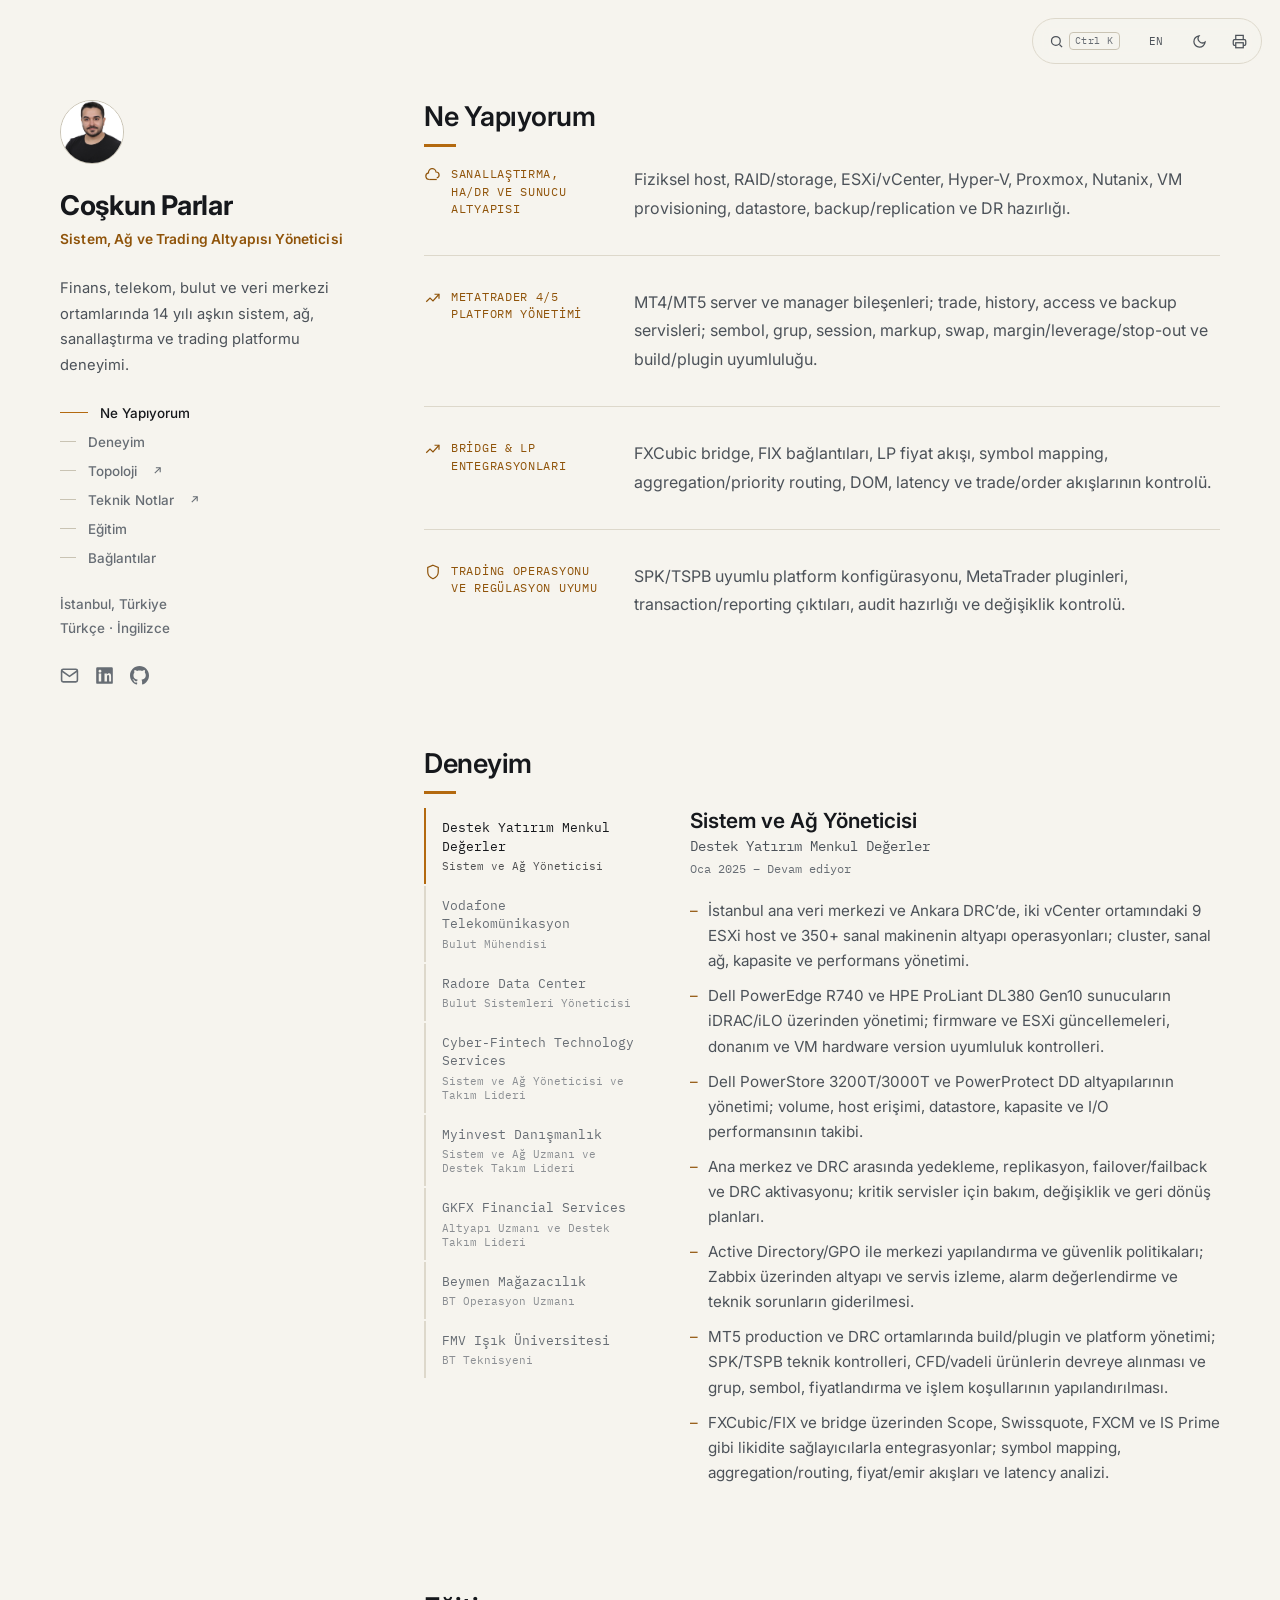
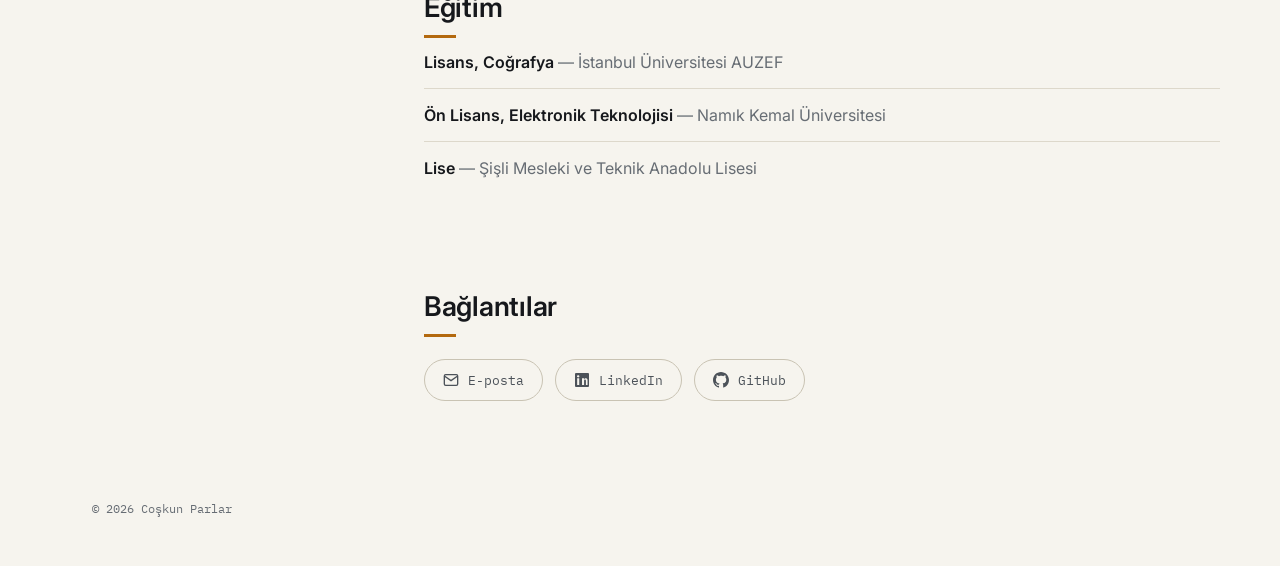
==== index.html @ 7ccc3822 "Condense Destek Yatirim experience for portfolio readability Combine related infrastructure and trad" ====
<!DOCTYPE html>
<html lang="tr">
<head>
<meta charset="utf-8" />
<meta name="viewport" content="width=device-width, initial-scale=1" />
<meta name="description" content="Coşkun Parlar — Sistem, Ağ ve Trading Altyapısı Yöneticisi. MetaTrader 4/5 platform yönetimi, sanallaştırma, HA/DR ve LP entegrasyonları üzerine 14+ yıl deneyim." />
<title>Coşkun Parlar — Sistem, Ağ ve Trading Altyapısı</title>
<link rel="canonical" href="https://coskunparlar.github.io/" />
<link rel="icon" type="image/svg+xml" href="data:image/svg+xml,<svg xmlns='http://www.w3.org/2000/svg'%20viewBox='0%200%2064%2064'><rect%20width='64'%20height='64'%20rx='14'%20fill='%230a0c10'/><path%20d='M15%2043%2027%2031%2037%2039%2049%2021'%20fill='none'%20stroke='%23f0a940'%20stroke-width='3.5'%20stroke-linecap='round'%20stroke-linejoin='round'/><path%20d='M43%2021h6v6'%20fill='none'%20stroke='%23f0a940'%20stroke-width='3.5'%20stroke-linecap='round'%20stroke-linejoin='round'/><circle%20cx='15'%20cy='43'%20r='3.4'%20fill='%23e9e6dd'/><circle%20cx='27'%20cy='31'%20r='3.4'%20fill='%23e9e6dd'/><circle%20cx='37'%20cy='39'%20r='3.4'%20fill='%23e9e6dd'/></svg>" />
<meta name="theme-color" media="(prefers-color-scheme: dark)" content="#0a0c10" />
<meta name="theme-color" media="(prefers-color-scheme: light)" content="#f6f4ee" />
<meta property="og:type" content="website" />
<meta property="og:site_name" content="Coşkun Parlar" />
<meta property="og:url" content="https://coskunparlar.github.io/" />
<meta property="og:title" content="Coşkun Parlar — Sistem, Ağ ve Trading Altyapısı" />
<meta property="og:description" content="MetaTrader 4/5 platform yönetimi, sanallaştırma, HA/DR ve LP entegrasyonları üzerine 14+ yıl deneyim." />
<meta property="og:image" content="https://coskunparlar.github.io/img/photo.jpg" />
<meta property="og:locale" content="tr_TR" />
<meta property="og:locale:alternate" content="en_US" />
<meta name="twitter:card" content="summary" />
<meta name="twitter:title" content="Coşkun Parlar — Sistem, Ağ ve Trading Altyapısı" />
<meta name="twitter:description" content="MetaTrader 4/5 platform yönetimi, sanallaştırma, HA/DR ve LP entegrasyonları üzerine 14+ yıl deneyim." />
<meta name="twitter:image" content="https://coskunparlar.github.io/img/photo.jpg" />
<script type="application/ld+json">
{
  "@context": "https://schema.org",
  "@type": "Person",
  "name": "Coşkun Parlar",
  "jobTitle": "System, Network & Trading Infrastructure Administrator",
  "url": "https://coskunparlar.github.io/",
  "image": "https://coskunparlar.github.io/img/photo.jpg",
  "email": "mailto:parlarcoskun@gmail.com",
  "address": { "@type": "PostalAddress", "addressLocality": "Istanbul", "addressCountry": "TR" },
  "sameAs": [
    "https://www.linkedin.com/in/coskun-parlar-3490c/",
    "https://github.com/coskunparlar"
  ]
}
</script>
<link rel="preconnect" href="https://fonts.googleapis.com" />
<link rel="preconnect" href="https://fonts.gstatic.com" crossorigin />
<link href="https://fonts.googleapis.com/css2?family=Inter:wght@400;500;600;700;800&family=IBM+Plex+Mono:wght@400;500;600&display=swap" rel="stylesheet" />
<style>
  @view-transition {
    navigation: auto;
  }
  ::view-transition-old(root),
  ::view-transition-new(root){
    animation-duration: .32s;
    animation-timing-function: cubic-bezier(.22,.7,.2,1);
  }

  :root{
    --ink:        #0a0c10;
    --border:     #232a35;
    --border-2:   #2c3441;
    --text:       #e9e6dd;
    --text-dim:   #a7aeb9;
    --text-mute:  #79828f;
    --amber:      #f0a940;
    --amber-dim:  #c98a34;

    --font-display:'Inter',Arial,Helvetica,sans-serif;
    --font-body:'Inter',Arial,Helvetica,sans-serif;
    --font-mono:'IBM Plex Mono','SFMono-Regular',Consolas,monospace;

    --container: 1160px;
    --ease: cubic-bezier(.22,.7,.2,1);
  }

  body.light-mode{
    --ink:        #f6f4ee;
    --border:     #ddd8cb;
    --border-2:   #c9c3b3;
    --text:       #16181c;
    --text-dim:   #4c5259;
    --text-mute:  #676d74;
    --amber:      #b3690f;
    --amber-dim:  #8f5309;
  }

  *,*::before,*::after{box-sizing:border-box}
  html{scroll-behavior:smooth}
  @media (prefers-reduced-motion:reduce){
    html{scroll-behavior:auto}
    *,*::before,*::after{animation-duration:.001ms !important;animation-iteration-count:1 !important;transition-duration:.001ms !important;scroll-behavior:auto !important}
  }
  html,body{margin:0;padding:0}
  body{
    background:var(--ink);color:var(--text);
    font-family:var(--font-body);
    -webkit-font-smoothing:antialiased;
    transition:background .35s var(--ease),color .35s var(--ease);
  }

  a{color:inherit;text-decoration:none}
  img{max-width:100%;display:block}
  ul{margin:0;padding:0;list-style:none}
  h1,h2,h3{font-family:var(--font-display);margin:0;letter-spacing:-.01em}
  p{margin:0}
  button{font:inherit}

  .wrap{max-width:var(--container);margin:0 auto;padding:0 32px}
  ::selection{background:var(--amber);color:var(--ink)}
  :focus-visible{outline:2px solid var(--amber);outline-offset:3px;border-radius:2px}
  .progress{position:fixed;top:0;left:0;height:2px;width:0;background:linear-gradient(90deg,var(--amber),var(--amber-dim));z-index:200;transition:width .12s linear}

  /* corner controls */
  .corner-controls{
    position:fixed;top:18px;right:18px;z-index:100;
    display:flex;gap:6px;
    background:color-mix(in srgb, var(--ink) 70%, transparent);
    backdrop-filter:blur(8px);
    border:1px solid var(--border);border-radius:999px;padding:5px;
  }
  .ctrl-btn{
    background:transparent;border:none;color:var(--text-dim);
    font-family:var(--font-mono);font-size:.7rem;letter-spacing:.05em;
    width:34px;height:34px;border-radius:999px;cursor:pointer;
    display:inline-flex;align-items:center;justify-content:center;gap:6px;
    transition:color .2s var(--ease),background .2s var(--ease);
  }
  .ctrl-btn:hover{color:var(--amber);background:var(--border)}
  .ctrl-btn svg{width:15px;height:15px}
  #lang-toggle{width:auto;padding:0 12px}
  #cmdk-toggle{width:auto;padding:0 11px;gap:5px}
  .kbd{
    font-family:var(--font-mono);font-size:.62rem;color:var(--text-mute);
    border:1px solid var(--border-2);border-radius:4px;padding:1px 5px;line-height:1.4;
  }

  /* command palette */
  .cmdk-overlay{
    position:fixed;inset:0;z-index:300;background:color-mix(in srgb, var(--ink) 55%, transparent);
    backdrop-filter:blur(3px);display:flex;align-items:flex-start;justify-content:center;
    padding-top:14vh;opacity:0;pointer-events:none;transition:opacity .18s var(--ease);
  }
  .cmdk-overlay.open{opacity:1;pointer-events:auto}
  .cmdk-panel{
    width:100%;max-width:560px;margin:0 20px;background:var(--ink);border:1px solid var(--border-2);
    border-radius:12px;box-shadow:0 24px 60px rgba(0,0,0,.5);overflow:hidden;
    transform:translateY(-10px) scale(.98);transition:transform .18s var(--ease);
  }
  .cmdk-overlay.open .cmdk-panel{transform:translateY(0) scale(1)}
  .cmdk-input-row{display:flex;align-items:center;gap:10px;padding:14px 16px;border-bottom:1px solid var(--border)}
  .cmdk-input-row svg{width:16px;height:16px;color:var(--text-mute);flex-shrink:0}
  #cmdk-input{
    flex:1;background:none;border:none;outline:none;color:var(--text);
    font-family:var(--font-body);font-size:.96rem;
  }
  #cmdk-input::placeholder{color:var(--text-mute)}
  .cmdk-list{max-height:320px;overflow-y:auto;padding:6px}
  .cmdk-item{
    display:flex;align-items:center;justify-content:space-between;gap:10px;
    padding:10px 12px;border-radius:8px;cursor:pointer;color:var(--text-dim);font-size:.9rem;
  }
  .cmdk-item.selected{background:var(--border);color:var(--text)}
  .cmdk-item-label{display:flex;align-items:center;gap:10px}
  .cmdk-item-icon{width:15px;height:15px;color:var(--text-mute);flex-shrink:0}
  .cmdk-item.selected .cmdk-item-icon{color:var(--amber)}
  .cmdk-item-tag{font-family:var(--font-mono);font-size:.68rem;color:var(--text-mute)}
  .cmdk-empty{padding:24px 16px;text-align:center;color:var(--text-mute);font-size:.86rem}

  /* layout: sidebar + content */
  .layout{display:grid;grid-template-columns:300px 1fr;gap:64px;padding:100px 0 60px;align-items:start}

  .sidebar{position:sticky;top:60px;display:flex;flex-direction:column;gap:26px}
  .sidebar-photo img{width:64px;height:64px;border-radius:50%;object-fit:cover;border:1px solid var(--border-2);filter:grayscale(.1)}
  .sidebar-name{font-size:1.7rem;font-weight:700;line-height:1.15}
  .sidebar-role{font-family:var(--font-body);font-size:.86rem;font-weight:600;color:var(--amber-dim);letter-spacing:.01em;margin-top:8px;line-height:1.5}
  .sidebar-bio{font-size:.92rem;line-height:1.75;color:var(--text-dim)}

  .sidebar-nav{display:flex;flex-direction:column;gap:13px}
  .sidebar-nav a{
    font-family:var(--font-body);font-size:.84rem;font-weight:500;letter-spacing:0;color:var(--text-mute);
    display:flex;align-items:center;gap:12px;transition:color .2s var(--ease);
  }
  .sidebar-nav a::before{content:'';width:16px;height:1px;background:var(--border-2);transition:width .2s var(--ease),background .2s var(--ease)}
  .sidebar-nav a:hover{color:var(--text)}
  .sidebar-nav a.active{color:var(--text)}
  .sidebar-nav a.active::before{width:28px;background:var(--amber)}
  .sidebar-nav a.external-link .external-icon{
    width:13px;height:13px;margin-left:2px;flex-shrink:0;color:var(--text-mute);
    transition:color .2s var(--ease),transform .2s var(--ease);
  }
  .sidebar-nav a.external-link:hover .external-icon{color:var(--amber);transform:translate(1px,-1px)}

  .sidebar-meta{font-family:var(--font-body);font-size:.84rem;font-weight:500;color:var(--text-mute);line-height:1.8}
  .sidebar-social{display:flex;gap:16px}
  .sidebar-social a{color:var(--text-mute);transition:color .2s var(--ease),transform .2s var(--ease)}
  .sidebar-social a:hover{color:var(--amber);transform:translateY(-2px)}
  .sidebar-social svg{width:19px;height:19px}

  .content{min-width:0}
  .content-section{padding-bottom:96px;scroll-margin-top:40px}
  .content-section:last-child{padding-bottom:20px}
  .section-title{
    font-size:clamp(1.4rem,2.2vw,1.7rem);font-weight:600;margin-bottom:14px;
    position:relative;padding-bottom:14px;
  }
  .section-title::after{content:'';position:absolute;left:0;bottom:0;width:32px;height:3px;background:var(--amber)}
  .section-intro{color:var(--text-dim);font-size:1rem;line-height:1.7;max-width:62ch;margin:20px 0 4px}

  .animated-section{opacity:1;transform:none;transition:opacity .7s var(--ease),transform .7s var(--ease)}
  .animated-section.hidden{opacity:0;transform:translateY(16px)}

  /* domain rows (What I Do) */
  .domain-row{display:grid;grid-template-columns:180px 1fr;gap:30px;padding:32px 0;border-top:1px solid var(--border)}
  .domain-row:first-of-type{border-top:none;padding-top:4px}
  .domain-label-wrap{display:flex;align-items:flex-start;gap:9px}
  .domain-icon{flex-shrink:0;width:18px;height:18px;color:var(--amber-dim);margin-top:1px}
  .domain-icon svg{width:18px;height:18px;display:block}
  .domain-label{font-family:var(--font-mono);font-size:.73rem;letter-spacing:.06em;text-transform:uppercase;color:var(--amber-dim);line-height:1.5}
  .domain-text{color:var(--text-dim);font-size:1rem;line-height:1.8}

  .card-grid{display:grid;grid-template-columns:repeat(2,minmax(0,1fr));gap:18px;margin-top:26px}
  .profile-card{border:1px solid var(--border);border-radius:12px;padding:22px;background:color-mix(in srgb, var(--border) 14%, transparent)}
  .card-kicker{font-family:var(--font-mono);font-size:.68rem;letter-spacing:.08em;text-transform:uppercase;color:var(--amber-dim);margin-bottom:10px}
  .card-title{font-family:var(--font-display);font-size:1.05rem;font-weight:600;color:var(--text);margin-bottom:10px;line-height:1.35}
  .card-text{color:var(--text-dim);font-size:.94rem;line-height:1.7}


  /* experience: tabs + panel */
  .exp-layout{display:grid;grid-template-columns:230px 1fr;gap:36px}
  .exp-tabs{display:flex;flex-direction:column;gap:2px}
  .exp-tab{
    text-align:left;background:none;border:none;border-left:2px solid var(--border);
    padding:11px 16px;cursor:pointer;font-family:var(--font-mono);color:var(--text-mute);
    transition:color .18s var(--ease),border-color .18s var(--ease);
  }
  .exp-tab-company{display:block;font-size:.82rem;line-height:1.4}
  .exp-tab-role{display:block;font-size:.7rem;margin-top:3px;opacity:.75}
  .exp-tab:hover{color:var(--text)}
  .exp-tab.active{border-left-color:var(--amber);color:var(--text)}

  .exp-panel-title{font-size:1.3rem;font-weight:600;margin-bottom:4px}
  #exp-panel{transition:opacity .15s var(--ease)}
  .exp-panel-company{font-family:var(--font-mono);font-size:.86rem;color:var(--text-dim);margin-bottom:6px}
  .exp-panel-dates{font-family:var(--font-mono);font-size:.74rem;color:var(--text-mute);margin-bottom:22px}
  .exp-panel-duties li{position:relative;padding-left:18px;margin-bottom:10px;color:var(--text-dim);font-size:.95rem;line-height:1.65}
  .exp-panel-duties li::before{content:'–';position:absolute;left:0;color:var(--amber-dim)}

  /* education */
  .edu-row{padding:16px 0;border-top:1px solid var(--border)}
  .edu-row:first-child{border-top:none;padding-top:0}
  .edu-row strong{font-family:var(--font-display);font-weight:600;color:var(--text)}
  .edu-row span{color:var(--text-mute)}

  .connect-links{display:flex;flex-wrap:wrap;gap:12px;margin-top:22px}
  .connect-links a{
    display:inline-flex;align-items:center;gap:9px;
    border:1px solid var(--border-2);border-radius:999px;padding:11px 18px;
    font-family:var(--font-mono);font-size:.84rem;color:var(--text-dim);
    transition:border-color .2s var(--ease),color .2s var(--ease),transform .2s var(--ease);
  }
  .connect-links a:hover{border-color:var(--amber);color:var(--amber);transform:translateY(-1px)}
  .connect-links svg{width:16px;height:16px}

  footer{padding:20px 0 50px}
  .footer-row{display:flex;justify-content:space-between;align-items:center;flex-wrap:wrap;gap:10px}
  .footer-line{font-family:var(--font-mono);font-size:.72rem;color:var(--text-mute)}

  .print-experience{display:none}
  @media print{
    .corner-controls,.sidebar-nav,.sidebar-social,.progress{display:none !important}
    body.dark-mode,body.light-mode{--ink:#fff;--text:#000;--text-dim:#333;--text-mute:#555;--border:#bbb;--border-2:#999;--amber:#8a5500;--amber-dim:#8a5500}
    body{background:#fff !important;color:#000 !important}
    .layout{grid-template-columns:1fr;padding:20px 0}
    .sidebar{position:static}
    .exp-layout{display:none !important}
    .print-experience{display:block}
    .animated-section,.animated-section.hidden{opacity:1 !important;transform:none !important}
    .content-section{padding-bottom:24px}
    .print-role{margin-bottom:28px}
    .print-role-header{break-inside:avoid;break-after:avoid}
    .print-role .exp-panel-duties li{break-inside:avoid}
  }

  @media (max-width:980px){
    .layout{grid-template-columns:1fr;gap:40px;padding:88px 0 40px}
    .sidebar{position:static;top:auto}
    .sidebar-nav{display:none}
    .domain-row{grid-template-columns:1fr;gap:10px}
    .exp-layout{grid-template-columns:1fr;gap:20px}
    .exp-tabs{flex-direction:row;overflow-x:auto;gap:8px;padding-bottom:4px;-webkit-overflow-scrolling:touch}
    .exp-tabs::-webkit-scrollbar{height:0}
    .exp-tab{border-left:none;border-bottom:2px solid var(--border);white-space:nowrap;flex-shrink:0}
    .exp-tab.active{border-left-color:transparent;border-bottom-color:var(--amber)}
    .exp-tab-role{display:none}
  }
  @media (max-width:640px){
    .wrap{padding:0 20px}
    .content-section{padding-bottom:64px}
    .card-grid{grid-template-columns:1fr}
  }
</style>
</head>
<body>
<script>
/* Tema, ilk boyamadan önce uygulanır (açılış flaşını önler; kayıt yoksa sistem tercihi kullanılır). */
(function(){
  var t = null;
  try { t = localStorage.getItem('theme'); } catch (e) {}
  if (t !== 'light-mode' && t !== 'dark-mode') {
    t = (window.matchMedia && window.matchMedia('(prefers-color-scheme: light)').matches) ? 'light-mode' : 'dark-mode';
  }
  document.body.className = t;
})();
</script>

<div class="progress" id="progress" aria-hidden="true"></div>

<div class="corner-controls">
  <button id="cmdk-toggle" class="ctrl-btn" title="Hızlı gezinme">
    <svg aria-hidden="true" focusable="false" viewBox="0 0 24 24" fill="none" stroke="currentColor" stroke-width="2"><circle cx="11" cy="11" r="7"/><path d="m21 21-4.3-4.3"/></svg>
    <span class="kbd" id="cmdk-kbd">⌘K</span>
  </button>
  <button id="lang-toggle" class="ctrl-btn" title="Dili değiştir / Switch language"><span id="lang-text">EN</span></button>
  <button id="theme-toggle" class="ctrl-btn" title="Tema değiştir">
    <svg id="icon-sun" aria-hidden="true" focusable="false" viewBox="0 0 24 24" fill="none" stroke="currentColor" stroke-width="2"><circle cx="12" cy="12" r="4"/><path d="M12 2v2M12 20v2M4.9 4.9l1.4 1.4M17.7 17.7l1.4 1.4M2 12h2M20 12h2M4.9 19.1l1.4-1.4M17.7 6.3l1.4-1.4"/></svg>
    <svg id="icon-moon" aria-hidden="true" focusable="false" viewBox="0 0 24 24" fill="none" stroke="currentColor" stroke-width="2" style="display:none"><path d="M21 12.79A9 9 0 1 1 11.21 3 7 7 0 0 0 21 12.79z"/></svg>
  </button>
  <button id="printBtn" class="ctrl-btn" title="Yazdır">
    <svg aria-hidden="true" focusable="false" viewBox="0 0 24 24" fill="none" stroke="currentColor" stroke-width="2"><path d="M6 9V2h12v7M6 18H4a2 2 0 0 1-2-2v-5a2 2 0 0 1 2-2h16a2 2 0 0 1 2 2v5a2 2 0 0 1-2 2h-2"/><rect x="6" y="14" width="12" height="8"/></svg>
  </button>
</div>

<div class="cmdk-overlay" id="cmdk-overlay">
  <div class="cmdk-panel" id="cmdk-panel" role="dialog" aria-modal="true" aria-label="Komut paleti">
    <div class="cmdk-input-row">
      <svg aria-hidden="true" focusable="false" viewBox="0 0 24 24" fill="none" stroke="currentColor" stroke-width="2"><circle cx="11" cy="11" r="7"/><path d="m21 21-4.3-4.3"/></svg>
      <input id="cmdk-input" type="text" autocomplete="off" spellcheck="false" aria-controls="cmdk-list" placeholder="Bir komut yaz veya ara…" />
      <span class="kbd">esc</span>
    </div>
    <div class="cmdk-list" id="cmdk-list" role="listbox"></div>
  </div>
</div>

<div class="wrap layout">

  <aside class="sidebar">
    <div class="sidebar-photo">
      <img src="img/photo.jpg" alt="Coşkun Parlar" width="64" height="64" decoding="async" />
    </div>
    <div>
      <h1 class="sidebar-name" id="sidebar-name"></h1>
      <div class="sidebar-role" id="sidebar-role"></div>
    </div>
    <p class="sidebar-bio" id="sidebar-bio"></p>
    <nav class="sidebar-nav" id="sidebar-nav">
      <a href="#what-i-do" data-target="what-i-do"><span id="nav-1"></span></a>
      <a href="#experience" data-target="experience"><span id="nav-2"></span></a>
      <a href="topology.html" class="external-link"><span id="nav-3"></span><svg class="external-icon" aria-hidden="true" focusable="false" viewBox="0 0 24 24" fill="none" stroke="currentColor" stroke-width="2"><path d="M7 17L17 7"/><path d="M9 7h8v8"/></svg></a>
      <a href="notes.html" class="external-link"><span id="nav-4"></span><svg class="external-icon" aria-hidden="true" focusable="false" viewBox="0 0 24 24" fill="none" stroke="currentColor" stroke-width="2"><path d="M7 17L17 7"/><path d="M9 7h8v8"/></svg></a>
      <a href="#education" data-target="education"><span id="nav-5"></span></a>
      <a href="#connect" data-target="connect"><span id="nav-6"></span></a>
    </nav>
    <div class="sidebar-meta" id="sidebar-meta"></div>
    <div class="sidebar-social" id="sidebar-social"></div>
  </aside>

  <main class="content">

    <section class="content-section animated-section" id="what-i-do">
      <h2 class="section-title" id="wid-title"></h2>
      <div id="domain-rows"></div>
    </section>


    <section class="content-section animated-section" id="experience">
      <h2 class="section-title" id="experience-title"></h2>
      <div class="exp-layout">
        <div class="exp-tabs" id="exp-tabs" role="tablist"></div>
        <div id="exp-panel" role="tabpanel"></div>
      </div>
      <div id="print-experience" class="print-experience"></div>
    </section>
    <section class="content-section animated-section" id="education">
      <h2 class="section-title" id="education-title"></h2>
      <div id="edu-list"></div>
    </section>

    <section class="content-section animated-section" id="connect">
      <h2 class="section-title" id="connect-title"></h2>
      <p class="section-intro" id="connect-line"></p>
      <div class="connect-links" id="connect-links"></div>
    </section>

  </main>

</div>

<footer>
  <div class="wrap footer-row">
    <div class="footer-line" id="footer-line"></div>
  </div>
</footer>

<script>
document.addEventListener('DOMContentLoaded', () => {
  const reduceMotion = window.matchMedia('(prefers-reduced-motion: reduce)').matches;
  const storage = {
    get(k){ try { return localStorage.getItem(k); } catch (e) { return null; } },
    set(k, v){ try { localStorage.setItem(k, v); } catch (e) {} }
  };
  const isMac = /mac/i.test((navigator.userAgentData && navigator.userAgentData.platform) || navigator.platform || '');
  const MOD = isMac ? '⌘' : 'Ctrl ';
  const cmdkKbd = document.getElementById('cmdk-kbd');
  if (cmdkKbd) cmdkKbd.textContent = MOD + 'K';

  const MONTHS = {
    tr:['Oca','Şub','Mar','Nis','May','Haz','Tem','Ağu','Eyl','Eki','Kas','Ara'],
    en:['Jan','Feb','Mar','Apr','May','Jun','Jul','Aug','Sep','Oct','Nov','Dec']
  };
  function fmt(ym, lang){
    if(!ym) return null;
    const [y,m] = ym.split('-').map(Number);
    return `${MONTHS[lang][m-1]} ${y}`;
  }

  const content = {
    "tr": {
        "langBtn": "EN",
        "uiTheme": "Temayı değiştir",
        "uiPrint": "Sayfayı yazdır",
        "uiPalette": "Komut paleti",
        "uiPaletteInput": "Komut ara",
        "uiPalettePlaceholder": "Bir komut yaz veya ara…",
        "uiLangSwitch": "Switch to English",
        "uiTablist": "Deneyim geçmişi",
        "sidebarName": "Coşkun Parlar",
        "sidebarRole": "Sistem, Ağ ve Trading Altyapısı Yöneticisi",
        "sidebarBio": "Finans, telekom, bulut ve veri merkezi ortamlarında 14 yılı aşkın sistem, ağ, sanallaştırma ve trading platformu deneyimi.",
        "navLabels": [
            "Ne Yapıyorum",
            "Deneyim",
            "Eğitim",
            "Bağlantılar"
        ],
        "sidebarMeta": [
            "İstanbul, Türkiye",
            "Türkçe · İngilizce"
        ],
        "socialLinks": [
            {
                "label": "E-posta",
                "href": "mailto:parlarcoskun@gmail.com",
                "icon": "mail"
            },
            {
                "label": "LinkedIn",
                "href": "https://www.linkedin.com/in/coskun-parlar-3490c/",
                "icon": "linkedin"
            },
            {
                "label": "GitHub",
                "href": "https://github.com/coskunparlar",
                "icon": "github"
            }
        ],
        "widTitle": "Ne Yapıyorum",
        "domains": [
            {
                "icon": "cloud",
                "label": "Sanallaştırma, HA/DR ve Sunucu Altyapısı",
                "text": "Fiziksel host, RAID/storage, ESXi/vCenter, Hyper-V, Proxmox, Nutanix, VM provisioning, datastore, backup/replication ve DR hazırlığı."
            },
            {
                "icon": "trading",
                "label": "MetaTrader 4/5 Platform Yönetimi",
                "text": "MT4/MT5 server ve manager bileşenleri; trade, history, access ve backup servisleri; sembol, grup, session, markup, swap, margin/leverage/stop-out ve build/plugin uyumluluğu."
            },
            {
                "icon": "trading",
                "label": "Bridge & LP Entegrasyonları",
                "text": "FXCubic bridge, FIX bağlantıları, LP fiyat akışı, symbol mapping, aggregation/priority routing, DOM, latency ve trade/order akışlarının kontrolü."
            },
            {
                "icon": "shield",
                "label": "Trading Operasyonu ve Regülasyon Uyumu",
                "text": "SPK/TSPB uyumlu platform konfigürasyonu, MetaTrader pluginleri, transaction/reporting çıktıları, audit hazırlığı ve değişiklik kontrolü."
            }
        ],
        "experienceTitle": "Deneyim",
        "present": "Devam ediyor",
        "experienceItems": [
            {
                "company": "Destek Yatırım Menkul Değerler",
                "title": "Sistem ve Ağ Yöneticisi",
                "start": "2025-01",
                "end": null,
                "duties": [
                    "İstanbul ana veri merkezi ve Ankara DRC’de, iki vCenter ortamındaki 9 ESXi host ve 350+ sanal makinenin altyapı operasyonları; cluster, sanal ağ, kapasite ve performans yönetimi.",
                    "Dell PowerEdge R740 ve HPE ProLiant DL380 Gen10 sunucuların iDRAC/iLO üzerinden yönetimi; firmware ve ESXi güncellemeleri, donanım ve VM hardware version uyumluluk kontrolleri.",
                    "Dell PowerStore 3200T/3000T ve PowerProtect DD altyapılarının yönetimi; volume, host erişimi, datastore, kapasite ve I/O performansının takibi.",
                    "Ana merkez ve DRC arasında yedekleme, replikasyon, failover/failback ve DRC aktivasyonu; kritik servisler için bakım, değişiklik ve geri dönüş planları.",
                    "Active Directory/GPO ile merkezi yapılandırma ve güvenlik politikaları; Zabbix üzerinden altyapı ve servis izleme, alarm değerlendirme ve teknik sorunların giderilmesi.",
                    "MT5 production ve DRC ortamlarında build/plugin ve platform yönetimi; SPK/TSPB teknik kontrolleri, CFD/vadeli ürünlerin devreye alınması ve grup, sembol, fiyatlandırma ve işlem koşullarının yapılandırılması.",
                    "FXCubic/FIX ve bridge üzerinden Scope, Swissquote, FXCM ve IS Prime gibi likidite sağlayıcılarla entegrasyonlar; symbol mapping, aggregation/routing, fiyat/emir akışları ve latency analizi."
                ]
            },
            {
                "company": "Vodafone Telekomünikasyon",
                "title": "Bulut Mühendisi",
                "start": "2023-03",
                "end": "2025-01",
                "duties": [
                    "VMware vSphere, vCenter, ESXi, NSX ve vROps üzerinde sanallaştırma operasyonları; host/cluster, datastore, HA/DRS ve kaynak kapasitesinin yönetimi.",
                    "Sanallaştırma altyapısındaki performans, kapasite ve erişilebilirlik sorunlarının analizi; host, cluster ve sanal makine kaynaklarına yönelik iyileştirme çalışmalarının yürütülmesi.",
                    "On-premises ve bulut migration çalışmalarında kaynak/servis bağımlılık analizi ve network mapping; cutover ve geri dönüş planlarının hazırlanması, geçişin yürütülmesi ve servis doğrulaması.",
                    "Veeam Backup & Replication ve Zerto ile veri koruma ve replikasyon operasyonları; RTO/RPO hedefleri doğrultusunda failover/failback ve felaket kurtarma testlerinin yürütülmesi."
                ]
            },
            {
                "company": "Radore Data Center",
                "title": "Bulut Sistemleri Yöneticisi",
                "start": "2022-09",
                "end": "2023-02",
                "duties": [
                    "HPE/Dell fiziksel sunucu ve blade altyapılarının kurulumu ve yönetimi; iLO/iDRAC üzerinden donanım kontrolleri, uzaktan yönetim ve teknik sorunların giderilmesi.",
                    "VMware ESXi/vCenter, Hyper-V, Proxmox ve Nutanix platformlarının kurulumu ve yönetimi; sanal sunucu yapılandırmaları, kaynak tahsisi, migration ve platform sorunlarının çözümü.",
                    "HPE 3PAR/MSA, NetApp ve QNAP/Synology depolama altyapılarının kurulumu ve yönetimi; SAN/NAS ve datastore kaynaklarında kapasite, erişim ve performans sorunlarının değerlendirilmesi.",
                    "Veeam, vRanger, Acronis ve Arcserve yedekleme ortamlarının yönetimi; IBM TS3100 yedekleme donanımı ve ilgili sunucu/depolama bileşenlerinin operasyonel takibi.",
                    "FortiGate, pfSense ve MikroTik firewall/router altyapılarının kurulumu ve yönetimi; ağ erişimi ve VPN bağlantılarının işletimi, bağlantı sorunlarının giderilmesi.",
                    "Zabbix, PRTG ve ManageEngine OpManager üzerinden merkezi monitoring; sunucu, ağ ve servis alarmlarının değerlendirilmesi ve teknik sorunların çözümü.",
                    "Hosting, domain, SSL, Plesk ve Microsoft 365 servislerinin yönetimi; müşteri sistemlerinin barındırma, erişim ve servis yapılandırmalarının yürütülmesi."
                ]
            },
            {
                "company": "Cyber-Fintech Technology Services",
                "title": "Sistem ve Ağ Yöneticisi ve Takım Lideri",
                "start": "2020-08",
                "end": "2022-09",
                "duties": [
                    "Finans müşterilerinin sistem ve trading altyapılarında teknik mimarinin projelendirilmesi, kurulumu ve yönetimi; dedicated sunucular, RAID/Hot Spare, VMware/Hyper-V ve Windows/Linux ortamlarının devreye alınması.",
                    "Active Directory, DNS, DHCP ve Microsoft 365 servislerinin kurulumu ve yönetimi; Azure/AWS üzerinde bulut sunucu ortamlarının hazırlanması ve işletimi.",
                    "Ofis LAN/WAN altyapılarının projelendirilmesi; firewall, switch, router ve access point kurulumları, ağ erişimi ve bağlantı sorunlarının giderilmesi.",
                    "Domain/DNS kayıtları ve SSL sertifikalarının yönetimi; VoIP/IP santral sistemlerinin kurulumu ve işletimi.",
                    "Veeam yedekleme ve replikasyon projelerinin kurulumu ve yönetimi; sunucu ve servis sürekliliğine yönelik veri koruma operasyonları.",
                    "Docker üzerinde Zabbix ve ManageEngine OpManager kurulumu ile merkezi izleme; olası sorunların erken tespiti, log kayıtlarının sağlıklı tutulması ve teknik analizi.",
                    "Fiziksel sunucu, iDRAC/iLO, ESXi, Windows/Linux, firewall, yedekleme ve IP santral bileşenlerinde planlı bakım ve sürüm güncellemelerinin yürütülmesi.",
                    "MT4/MT5 platformlarının kurulumu ve işletimi; sunucu, platform ve bağlantı sorunlarının teknik analizi ve çözümü.",
                    "Teknik ekip operasyonlarının ve bakım çalışmalarının koordinasyonu; altyapı projeleri ve sorun çözme süreçlerinde müşteri ekipleri ve üçüncü taraf sağlayıcılarla teknik koordinasyon."
                ]
            },
            {
                "company": "Myinvest Danışmanlık",
                "title": "Sistem ve Ağ Uzmanı ve Destek Takım Lideri",
                "start": "2018-06",
                "end": "2020-08",
                "duties": [
                    "HPE ProLiant DL380 Gen10 üzerinde Windows Server Datacenter ve Hyper-V altyapısının kurulumu; fiziksel sunucuların VHDX dönüşümüyle Hyper-V ortamına taşınması ve P2V migration çalışmalarının gerçekleştirilmesi.",
                    "Domain Controller, Active Directory, DNS ve DHCP rollerinin yapılandırılması ve yönetimi; kurumsal dosya paylaşımı ve veri yedekleme ihtiyaçları için File Server altyapısının kurulumu.",
                    "Hyper-V sunucularında düzenli bakım ve güncellemeler; Veeam ile sunucu yedekleme operasyonlarının yürütülmesi.",
                    "HPE 1920S switch, IPsec Site-to-Site ve Client-to-Site VPN altyapılarının kurulumu; uzak ofislerin birbirine ve uzaktan çalışanların kurumsal ağa bağlanması, NAT yönetimi ve firewall konfigürasyonlarının düzenli yedeklenmesi.",
                    "Kaspersky Endpoint Security Cloud ile merkezi uç nokta güvenliği ortamının kurulumu, yapılandırılması ve yönetimi.",
                    "Microsoft 365/Exchange Online yönetimi; e-posta servisleri için MX/TXT kayıtlarının yapılandırılması ve domainlerin e-posta altyapısıyla entegrasyonu.",
                    "GoDaddy üzerinde domain tedariki, yenileme ve DNS yönetimi; A/NS kayıtları, WordPress, web hosting ve SSL sertifikalarının yönetimi.",
                    "FreePBX VoIP/IP santral altyapısının kurulumu ve yönetimi; Slack çalışma ortamının devreye alınması ve kurumsal iletişim servislerinin işletimi.",
                    "Destek ekibi ve teknik eskalasyonların koordinasyonu; şirket ihtiyaçlarına yönelik donanım/yazılım satın alma, lisans, tedarikçi ve BT envanter süreçlerinin yönetimi."
                ]
            },
            {
                "company": "GKFX Financial Services",
                "title": "Altyapı Uzmanı ve Destek Takım Lideri",
                "start": "2016-06",
                "end": "2018-02",
                "duties": [
                    "VMware sanal sunucularının izlenmesi ve teknik sorunların giderilmesi; depolama kurulumları, kapasite kontrolleri ve donanım güncellemeleri.",
                    "Active Directory, Exchange Server ve File Server altyapılarının kurulumu, yapılandırılması ve yönetimi.",
                    "Kaspersky merkezi yönetim altyapısı ile uç nokta güvenliği operasyonları; Windows/macOS ve mobil cihaz desteği, Acronis ile standart imaj hazırlama ve toplu kurulum çalışmaları.",
                    "3CX sunucu ve telefon altyapısının yönetimi; switch, router, access point ve ofis ağ bağlantılarında teknik sorunların analizi ve ilgili ekiplerle çözüm koordinasyonu.",
                    "MT4/MT5 ve MetaTrader Manager, Microsoft 365 ve kurumsal uygulamaların kurulum/lisans işlemleri; geliştirme ve tasarım ekiplerinin donanım/yazılım ihtiyaçlarına yönelik teknik destek.",
                    "Almanya, İspanya, Çin ve İngiltere ofislerine uzaktan teknik destek; Atlassian Jira üzerinden taleplerin SLA hedeflerine göre önceliklendirilmesi, çözümü ve teknik eskalasyonların koordinasyonu.",
                    "Destek ekibi ve üst yönetim kullanıcı desteğinin koordinasyonu; donanım/yazılım tedariki, servis talepleri, BT envanter yönetimi ve teknik eskalasyonların yürütülmesi."
                ]
            },
            {
                "company": "Beymen Mağazacılık",
                "title": "BT Operasyon Uzmanı",
                "start": "2015-02",
                "end": "2016-06",
                "duties": [
                    "Merkez ofiste 200+ kullanıcı ve 82 mağazaya hizmet veren BT destek operasyonları; Windows, Microsoft Office, ağ bağlantıları ve çevre donanım sorunlarının yerinde ve uzaktan çözümü.",
                    "Kurumsal prosedürlere uygun istemci kurulumları; Acronis/Ghost ile standart imaj hazırlama ve dağıtımı, cihaz yenilemelerinde veri yedekleme/aktarımı; işletim sistemi, uygulama, antivirüs ve yedekleme bileşenlerinde bakım ve güncellemeler.",
                    "Mağaza POS altyapısında NCR kasalar, Motorola el terminalleri ve Samsung tabletlerin teknik desteği; donanım arızaları ve uygulama sorunlarında tedarikçi koordinasyonu.",
                    "Help desk üzerinden kullanıcı talepleri ve arıza kayıtlarının yönetimi; donanım envanteri ve cihaz değişim süreçlerinin takibi.",
                    "BT proje ve raporlama çalışmalarına destek; servis/tedarikçi kayıtlarının çözüm tamamlanana kadar takibi ve ilgili ekiplerle koordinasyon."
                ]
            },
            {
                "company": "FMV Işık Üniversitesi",
                "title": "BT Teknisyeni",
                "start": "2012-01",
                "end": "2014-09",
                "duties": [
                    "Akademik ve idari birimlerin Windows istemci sistemleri ile Microsoft Office ve ihtiyaç duyulan uygulamalarının kurulumu ve yapılandırılması; kullanıcı ve çevre donanım sorunlarının giderilmesi.",
                    "Mac ve bilgisayar laboratuvarlarının kurulumu, işletimi ve bakımı; laboratuvar bilgisayarlarında donanım sorunlarının çözümü ve uygulama ortamlarının hazırlanması.",
                    "Temel Linux kurulumları ile yazıcı, faks ve diğer çevre donanımların devreye alınması; kampüs kullanıcılarına teknik destek ve bakım hizmetlerinin yürütülmesi."
                ]
            }
        ],
        "educationTitle": "Eğitim",
        "education": [
            {
                "degree": "Lisans, Coğrafya",
                "school": "İstanbul Üniversitesi AUZEF"
            },
            {
                "degree": "Ön Lisans, Elektronik Teknolojisi",
                "school": "Namık Kemal Üniversitesi"
            },
            {
                "degree": "Lise",
                "school": "Şişli Mesleki ve Teknik Anadolu Lisesi"
            }
        ],
        "connectTitle": "Bağlantılar",
        "connectLine": "",
        "notesLinkText": "Teknik Notlar",
        "topologyLinkText": "Topoloji"
    },
    "en": {
        "langBtn": "TR",
        "uiTheme": "Toggle theme",
        "uiPrint": "Print page",
        "uiPalette": "Command palette",
        "uiPaletteInput": "Search commands",
        "uiPalettePlaceholder": "Type a command or search…",
        "uiLangSwitch": "Türkçeye geç",
        "uiTablist": "Work history",
        "sidebarName": "Coskun Parlar",
        "sidebarRole": "System, Network & Trading Infrastructure Administrator",
        "sidebarBio": "Over fourteen years of experience across system, network, virtualization, cloud, data-center and trading-platform operations.",
        "navLabels": [
            "What I Do",
            "Experience",
            "Education",
            "Connect"
        ],
        "sidebarMeta": [
            "Istanbul, Türkiye",
            "Turkish · English"
        ],
        "socialLinks": [
            {
                "label": "Email",
                "href": "mailto:parlarcoskun@gmail.com",
                "icon": "mail"
            },
            {
                "label": "LinkedIn",
                "href": "https://www.linkedin.com/in/coskun-parlar-3490c/",
                "icon": "linkedin"
            },
            {
                "label": "GitHub",
                "href": "https://github.com/coskunparlar",
                "icon": "github"
            }
        ],
        "widTitle": "What I Do",
        "domains": [
            {
                "icon": "cloud",
                "label": "Virtualization, HA/DR and Server Infrastructure",
                "text": "Physical hosts, RAID/storage, ESXi/vCenter, Hyper-V, Proxmox, Nutanix, VM provisioning, datastore, backup/replication and DR readiness."
            },
            {
                "icon": "trading",
                "label": "MetaTrader 4/5 Platform Operations",
                "text": "MT4/MT5 server and manager components; trade, history, access and backup services; symbols, groups, sessions, markups, swaps, margin/leverage/stop-out and build/plugin compatibility."
            },
            {
                "icon": "trading",
                "label": "Bridge & LP Integrations",
                "text": "FXCubic bridge, FIX connectivity, LP pricing flow, symbol mapping, aggregation/priority routing, DOM, latency and trade/order flow validation."
            },
            {
                "icon": "shield",
                "label": "Trading Operations and Regulatory Compliance",
                "text": "CMB/TSPB-compliant platform configuration, MetaTrader plugins, transaction/reporting outputs, audit readiness and controlled change management."
            }
        ],
        "experienceTitle": "Experience",
        "present": "Present",
        "experienceItems": [
            {
                "company": "Destek Yatırım Menkul Değerler",
                "title": "System and Network Administrator",
                "start": "2025-01",
                "end": null,
                "duties": [
                    "Infrastructure operations across the primary data center in Istanbul and DR site in Ankara: 9 ESXi hosts and 350+ virtual machines in two vCenter environments, including clusters, virtual networking, capacity and performance.",
                    "Administration of Dell PowerEdge R740 and HPE ProLiant DL380 Gen10 servers through iDRAC/iLO; firmware and ESXi updates, hardware and VM hardware version compatibility checks.",
                    "Administration of Dell PowerStore 3200T/3000T and PowerProtect DD infrastructure; volumes, host access, datastores, capacity and I/O performance monitoring.",
                    "Backup, replication, failover/failback and DR activation between primary and DR sites; maintenance, change and rollback plans for critical services.",
                    "Centralized configuration and security policies through Active Directory/GPO; infrastructure and service monitoring with Zabbix, alert assessment and technical troubleshooting.",
                    "MT5 build/plugin and platform administration in production and DR environments; SPK/TSPB technical checks, deployment of CFD/futures products, and configuration of groups, symbols, pricing and trading conditions.",
                    "Liquidity provider integrations through FXCubic/FIX and bridges, including Scope, Swissquote, FXCM and IS Prime; symbol mapping, aggregation/routing, pricing/order flows and latency analysis."
                ]
            },
            {
                "company": "Vodafone Telekomünikasyon",
                "title": "Cloud Engineer",
                "start": "2023-03",
                "end": "2025-01",
                "duties": [
                    "Administer virtualization operations across VMware vSphere, vCenter, ESXi, NSX and vROps, including hosts/clusters, datastores, HA/DRS and resource capacity.",
                    "Analyze performance, capacity and availability issues in virtualized infrastructure; implement improvements to host, cluster and virtual machine resources.",
                    "Analyze resource/service dependencies and map networks for on-premises and cloud migrations; prepare cutover and rollback plans, execute migrations and validate services.",
                    "Run data protection and replication operations with Veeam Backup & Replication and Zerto; execute failover/failback and disaster recovery tests against RTO/RPO objectives."
                ]
            },
            {
                "company": "Radore Data Center",
                "title": "Cloud Systems Administrator",
                "start": "2022-09",
                "end": "2023-02",
                "duties": [
                    "Deploy and administer HPE/Dell physical server and blade infrastructure; perform hardware checks, remote management and troubleshooting through iLO/iDRAC.",
                    "Deploy and administer VMware ESXi/vCenter, Hyper-V, Proxmox and Nutanix platforms; configure virtual servers, allocate resources, perform migrations and resolve platform issues.",
                    "Deploy and administer HPE 3PAR/MSA, NetApp and QNAP/Synology storage; assess capacity, access and performance issues across SAN/NAS and datastore resources.",
                    "Manage Veeam, vRanger, Acronis and Arcserve backup environments; oversee IBM TS3100 backup hardware and related server/storage components.",
                    "Deploy and administer FortiGate, pfSense and MikroTik firewall/router infrastructure; operate network access and VPN connectivity and resolve connection issues.",
                    "Provide centralized monitoring through Zabbix, PRTG and ManageEngine OpManager; assess server, network and service alerts and resolve technical issues.",
                    "Administer hosting, domains, SSL, Plesk and Microsoft 365 services; configure hosting, access and services for customer systems."
                ]
            },
            {
                "company": "Cyber-Fintech Technology Services",
                "title": "System and Network Administrator & Team Lead",
                "start": "2020-08",
                "end": "2022-09",
                "duties": [
                    "Design, deploy and administer systems and trading infrastructure for financial clients; commission dedicated servers, RAID/hot spare configurations, VMware/Hyper-V and Windows/Linux environments.",
                    "Deploy and administer Active Directory, DNS, DHCP and Microsoft 365 services; provision and operate cloud server environments on Azure/AWS.",
                    "Design office LAN/WAN infrastructure; deploy firewalls, switches, routers and access points and resolve network access and connectivity issues.",
                    "Administer domain/DNS records and SSL certificates; deploy and operate VoIP/IP PBX systems.",
                    "Deploy and manage Veeam backup and replication projects; run data protection operations supporting server and service continuity.",
                    "Provide centralized monitoring through Zabbix deployment on Docker and ManageEngine OpManager; identify potential issues early, maintain reliable log records and conduct technical analysis.",
                    "Perform planned maintenance and version upgrades across physical servers, iDRAC/iLO, ESXi, Windows/Linux, firewalls, backup and IP PBX components.",
                    "Deploy and operate MT4/MT5 platforms; analyze and resolve server, platform and connectivity issues.",
                    "Coordinate technical team operations and maintenance; collaborate with customer teams and third-party providers on infrastructure projects and technical issue resolution."
                ]
            },
            {
                "company": "Myinvest Danışmanlık",
                "title": "System and Network Specialist & Support Team Lead",
                "start": "2018-06",
                "end": "2020-08",
                "duties": [
                    "Deploy Windows Server Datacenter and Hyper-V on HPE ProLiant DL380 Gen10; convert physical servers to VHDX and migrate them to Hyper-V through P2V migration projects.",
                    "Configure and administer Domain Controller, Active Directory, DNS and DHCP roles; deploy File Server infrastructure for enterprise file sharing and data backup requirements.",
                    "Perform regular maintenance and updates on Hyper-V servers; run server backup operations with Veeam.",
                    "Deploy HPE 1920S switches, IPsec Site-to-Site and Client-to-Site VPN infrastructure; connect remote offices and remote employees to the corporate network, manage NAT and regularly back up firewall configurations.",
                    "Deploy, configure and administer centralized endpoint security with Kaspersky Endpoint Security Cloud.",
                    "Administer Microsoft 365/Exchange Online; configure MX/TXT records for email services and integrate domains with the email infrastructure.",
                    "Manage domain procurement, renewal and DNS through GoDaddy; administer A/NS records, WordPress, web hosting and SSL certificates.",
                    "Deploy and administer FreePBX VoIP/IP PBX infrastructure; roll out Slack and operate corporate communication services.",
                    "Coordinate the support team and technical escalations; manage hardware/software purchasing, licensing, vendors and IT inventory to meet company requirements."
                ]
            },
            {
                "company": "GKFX Financial Services",
                "title": "Infrastructure Specialist & Support Team Lead",
                "start": "2016-06",
                "end": "2018-02",
                "duties": [
                    "Monitor VMware virtual servers and troubleshoot technical issues; perform storage deployments, capacity checks and hardware updates.",
                    "Deploy, configure and administer Active Directory, Exchange Server and File Server infrastructure.",
                    "Operate endpoint security through centralized Kaspersky management; support Windows/macOS and mobile devices, prepare standard images with Acronis and carry out bulk deployments.",
                    "Administer 3CX server and telephony infrastructure; analyze issues affecting switches, routers, access points and office network connectivity, coordinating resolution with relevant teams.",
                    "Install and manage licenses for MT4/MT5, MetaTrader Manager, Microsoft 365 and enterprise applications; provide technical support for development and design teams' hardware/software requirements.",
                    "Provide remote technical support to offices in Germany, Spain, China and the UK; prioritize and resolve requests against SLA targets through Atlassian Jira and coordinate technical escalations.",
                    "Coordinate the support team and executive user support; manage hardware/software procurement, service requests, IT inventory and technical escalations."
                ]
            },
            {
                "company": "Beymen Mağazacılık",
                "title": "IT Operations Specialist",
                "start": "2015-02",
                "end": "2016-06",
                "duties": [
                    "Deliver IT support for 200+ head-office users and 82 stores; resolve Windows, Microsoft Office, network connectivity and peripheral issues on site and remotely.",
                    "Deploy endpoints in line with enterprise procedures; prepare and distribute standard images with Acronis/Ghost, back up and transfer data during device replacements, and maintain/update operating systems, applications, antivirus and backup components.",
                    "Support NCR cash registers, Motorola handheld terminals and Samsung tablets in store POS environments; coordinate with vendors on hardware faults and application issues.",
                    "Manage user requests and incident records through the help desk; track hardware inventory and device replacement processes.",
                    "Support IT projects and reporting; track service/vendor tickets through resolution and coordinate with relevant teams."
                ]
            },
            {
                "company": "FMV Işık Üniversitesi",
                "title": "IT Technician",
                "start": "2012-01",
                "end": "2014-09",
                "duties": [
                    "Install and configure Windows endpoints, Microsoft Office and required applications for academic and administrative departments; resolve user and peripheral issues.",
                    "Deploy, operate and maintain Mac and computer laboratories; resolve hardware issues on lab computers and prepare application environments.",
                    "Perform basic Linux installations and deploy printers, fax machines and other peripherals; provide technical support and maintenance to campus users."
                ]
            }
        ],
        "educationTitle": "Education",
        "education": [
            {
                "degree": "Bachelor's Degree, Geography",
                "school": "Istanbul University AUZEF"
            },
            {
                "degree": "Associate Degree, Electronic Technology",
                "school": "Namık Kemal University"
            },
            {
                "degree": "High School",
                "school": "Şişli Vocational and Technical Anatolian High School"
            }
        ],
        "connectTitle": "Connect",
        "connectLine": "",
        "notesLinkText": "Technical Notes",
        "topologyLinkText": "Topology"
    }
};

  const ICONS = {
    mail:'<svg viewBox="0 0 24 24" fill="none" stroke="currentColor" stroke-width="2"><rect x="2" y="4" width="20" height="16" rx="2"/><path d="m22 6-10 7L2 6"/></svg>',
    linkedin:'<svg viewBox="0 0 448 512" fill="currentColor"><path d="M416 32H32A32 32 0 0 0 0 64v384a32 32 0 0 0 32 32h384a32 32 0 0 0 32-32V64a32 32 0 0 0-32-32zM135.4 416H69V202.2h66.5V416zM102.2 177.9c-21.3 0-38.5-17.3-38.5-38.5s17.2-38.5 38.5-38.5 38.5 17.3 38.5 38.5-17.2 38.5-38.5 38.5zM416 416h-66.4V290.1c0-25-1-50.5-27.4-50.5-27.4 0-31.4 21.4-31.4 49V416h-66.4V202.2h63.7v29.2h.9c8.9-16.8 30.6-34.4 62-34.4 44.8 0 50.6 36.1 50.6 85.7V416z"/></svg>',
    github:'<svg viewBox="0 0 24 24" fill="currentColor"><path d="M12 0C5.37 0 0 5.37 0 12c0 5.3 3.44 9.8 8.21 11.39.6.11.82-.26.82-.58 0-.28-.01-1.04-.01-2.04-3.34.73-4.04-1.61-4.04-1.61-.55-1.38-1.33-1.76-1.33-1.76-1.09-.75.08-.73.08-.73 1.21.08 1.84 1.24 1.84 1.24 1.07 1.83 2.81 1.31 3.49 1 .11-.77.42-1.31.76-1.61-2.67-.3-5.47-1.33-5.47-5.93 0-1.31.47-2.38 1.24-3.22-.13-.3-.54-1.52.11-3.18 0 0 1.01-.32 3.3 1.23 1-.28 2.07-.42 3.14-.42s2.14.14 3.14.42c2.3-1.55 3.3-1.23 3.3-1.23.65 1.66.24 2.88.12 3.19.77.84 1.23 1.91 1.23 3.22 0 4.61-2.8 5.62-5.47 5.93.43.37.82 1.1.82 2.22 0 1.61-.02 2.9-.02 3.28 0 .32.22.7.83.58C20.56 21.8 24 17.3 24 12 24 5.37 18.63 0 12 0z"/></svg>',
    trading:'<svg viewBox="0 0 24 24" fill="none" stroke="currentColor" stroke-width="1.6"><path d="M3 17l5-5 4 4 8-9"/><path d="M14 7h6v6"/></svg>',
    cloud:'<svg viewBox="0 0 24 24" fill="none" stroke="currentColor" stroke-width="1.6"><path d="M7 18a4.5 4.5 0 0 1-1-8.9A5 5 0 0 1 16 8a4 4 0 0 1 1 7.9"/><path d="M7 18h10"/></svg>',
    shield:'<svg viewBox="0 0 24 24" fill="none" stroke="currentColor" stroke-width="1.6"><path d="M12 3l7 3v6c0 4.5-3 7.5-7 9-4-1.5-7-4.5-7-9V6l7-3z"/></svg>'
  };
  Object.keys(ICONS).forEach(k => {
    if (ICONS[k].indexOf('aria-hidden') === -1) ICONS[k] = ICONS[k].replace('<svg ', '<svg aria-hidden="true" focusable="false" ');
  });

  const els = {
    langText: document.getElementById('lang-text'),
    sidebarName: document.getElementById('sidebar-name'),
    sidebarRole: document.getElementById('sidebar-role'),
    sidebarBio: document.getElementById('sidebar-bio'),
    nav1: document.getElementById('nav-1'),
    nav2: document.getElementById('nav-2'),
    nav3: document.getElementById('nav-3'),
    nav4: document.getElementById('nav-4'),
    nav5: document.getElementById('nav-5'),
    nav6: document.getElementById('nav-6'),
    sidebarMeta: document.getElementById('sidebar-meta'),
    sidebarSocial: document.getElementById('sidebar-social'),
    widTitle: document.getElementById('wid-title'),
    domainRows: document.getElementById('domain-rows'),
    experienceTitle: document.getElementById('experience-title'),
    expTabs: document.getElementById('exp-tabs'),
    expPanel: document.getElementById('exp-panel'),
    educationTitle: document.getElementById('education-title'),
    eduList: document.getElementById('edu-list'),
    connectTitle: document.getElementById('connect-title'),
    connectLine: document.getElementById('connect-line'),
    connectLinks: document.getElementById('connect-links'),
    footerLine: document.getElementById('footer-line'),
  };

  let currentLang = 'tr';
  let activeExpIndex = 0;

  function renderExpPanel(lang, index){
    const d = content[lang];
    const exp = d.experienceItems[index];
    els.expPanel.setAttribute('aria-labelledby', 'exp-tab-' + index);
    const dateStr = `${fmt(exp.start, lang)} – ${exp.end ? fmt(exp.end, lang) : d.present}`;
    els.expPanel.innerHTML = '';
    const title = document.createElement('div'); title.className='exp-panel-title'; title.textContent = exp.title;
    const company = document.createElement('div'); company.className='exp-panel-company'; company.textContent = exp.company;
    const dates = document.createElement('div'); dates.className='exp-panel-dates'; dates.textContent = dateStr;
    const ul = document.createElement('ul'); ul.className='exp-panel-duties';
    exp.duties.forEach(dt=>{ const li=document.createElement('li'); li.textContent=dt; ul.appendChild(li); });
    els.expPanel.append(title, company, dates, ul);
  }

  function renderPrintExperience(lang){
    const d = content[lang];
    const container = document.getElementById('print-experience');
    container.replaceChildren();
    d.experienceItems.forEach(exp=>{
      const article = document.createElement('article'); article.className='print-role';
      const header = document.createElement('div'); header.className='print-role-header';
      const title = document.createElement('h3'); title.className='exp-panel-title'; title.textContent=exp.title;
      const company = document.createElement('div'); company.className='exp-panel-company'; company.textContent=exp.company;
      const dates = document.createElement('div'); dates.className='exp-panel-dates';
      dates.textContent=`${fmt(exp.start,lang)} – ${exp.end ? fmt(exp.end,lang) : d.present}`;
      header.append(title,company,dates);
      const ul = document.createElement('ul'); ul.className='exp-panel-duties';
      exp.duties.forEach(duty=>{ const li=document.createElement('li'); li.textContent=duty; ul.appendChild(li); });
      article.append(header,ul); container.appendChild(article);
    });
  }

  function renderExpTabs(lang){
    const d = content[lang];
    els.expTabs.innerHTML = '';
    d.experienceItems.forEach((exp, i)=>{
      const btn = document.createElement('button');
      btn.className = 'exp-tab' + (i === activeExpIndex ? ' active' : '');
      btn.setAttribute('role','tab');
      btn.id = 'exp-tab-' + i;
      btn.setAttribute('aria-controls', 'exp-panel');
      btn.tabIndex = (i === activeExpIndex) ? 0 : -1;
      btn.setAttribute('aria-selected', i === activeExpIndex ? 'true':'false');
      const c = document.createElement('span'); c.className='exp-tab-company'; c.textContent = exp.company;
      const r = document.createElement('span'); r.className='exp-tab-role'; r.textContent = exp.title;
      btn.append(c, r);
      btn.addEventListener('click', ()=>{
        if(i === activeExpIndex) return;
        activeExpIndex = i;
        els.expTabs.querySelectorAll('.exp-tab').forEach((el,idx)=>{
          el.classList.toggle('active', idx===i);
          el.setAttribute('aria-selected', idx===i ? 'true':'false');
          el.tabIndex = idx===i ? 0 : -1;
        });
        if(reduceMotion){
          renderExpPanel(currentLang, i);
        } else {
          els.expPanel.style.opacity = '0';
          setTimeout(()=>{ renderExpPanel(currentLang, i); els.expPanel.style.opacity = '1'; }, 130);
        }
      });
      els.expTabs.appendChild(btn);
    });
    els.expTabs.onkeydown = (e)=>{
      const tabs = Array.from(els.expTabs.querySelectorAll('.exp-tab'));
      const cur = tabs.indexOf(document.activeElement);
      if(cur < 0) return;
      let next = null;
      if(e.key === 'ArrowDown' || e.key === 'ArrowRight') next = (cur + 1) % tabs.length;
      else if(e.key === 'ArrowUp' || e.key === 'ArrowLeft') next = (cur - 1 + tabs.length) % tabs.length;
      else if(e.key === 'Home') next = 0;
      else if(e.key === 'End') next = tabs.length - 1;
      if(next === null) return;
      e.preventDefault();
      tabs[next].focus();
      tabs[next].click();
    };
  }

  function makeSocialLink(label, href, iconKey){
    const a = document.createElement('a');
    a.href = href;
    a.setAttribute('aria-label', label);
    a.title = label;
    if(href.startsWith('http')){ a.target = '_blank'; a.rel = 'noopener noreferrer'; }
    a.innerHTML = ICONS[iconKey];
    return a;
  }

  function updateUI(lang){
    currentLang = lang;
    const d = content[lang];
    document.documentElement.lang = lang;

    langToggleBtn.setAttribute('aria-label', d.uiLangSwitch); langToggleBtn.title = d.uiLangSwitch;
    themeToggleBtn.setAttribute('aria-label', d.uiTheme);     themeToggleBtn.title = d.uiTheme;
    printBtn.setAttribute('aria-label', d.uiPrint);           printBtn.title = d.uiPrint;
    const cmdkToggleEl = document.getElementById('cmdk-toggle');
    const cmdkPanelEl  = document.getElementById('cmdk-panel');
    const cmdkInputEl  = document.getElementById('cmdk-input');
    if (cmdkToggleEl) { cmdkToggleEl.setAttribute('aria-label', d.uiPalette); cmdkToggleEl.title = d.uiPalette; }
    if (cmdkPanelEl)  cmdkPanelEl.setAttribute('aria-label', d.uiPalette);
    if (cmdkInputEl)  { cmdkInputEl.setAttribute('aria-label', d.uiPaletteInput); cmdkInputEl.placeholder = d.uiPalettePlaceholder; }
    els.expTabs.setAttribute('aria-label', d.uiTablist);

    els.langText.textContent = d.langBtn;
    els.sidebarName.textContent = d.sidebarName;
    els.sidebarRole.textContent = d.sidebarRole;
    els.sidebarBio.textContent = d.sidebarBio;
    els.nav1.textContent = d.navLabels[0];
    els.nav2.textContent = d.navLabels[1];
    els.nav3.textContent = d.topologyLinkText;
    els.nav4.textContent = d.notesLinkText;
    els.nav5.textContent = d.navLabels[2];
    els.nav6.textContent = d.navLabels[3];

    els.sidebarMeta.innerHTML = '';
    d.sidebarMeta.forEach(m=>{ const p=document.createElement('div'); p.textContent=m; els.sidebarMeta.appendChild(p); });

    els.sidebarSocial.innerHTML = '';
    d.socialLinks.forEach(s=> els.sidebarSocial.appendChild(makeSocialLink(s.label, s.href, s.icon)));

    els.widTitle.textContent = d.widTitle;
    els.domainRows.innerHTML = '';
    d.domains.forEach(dm=>{
      const row = document.createElement('div'); row.className = 'domain-row';
      const labelWrap = document.createElement('div'); labelWrap.className = 'domain-label-wrap';
      const icon = document.createElement('span'); icon.className = 'domain-icon'; icon.innerHTML = ICONS[dm.icon] || '';
      const label = document.createElement('div'); label.className = 'domain-label'; label.textContent = dm.label;
      labelWrap.append(icon, label);
      const text = document.createElement('div'); text.className = 'domain-text'; text.textContent = dm.text;
      row.append(labelWrap, text);
      els.domainRows.appendChild(row);
    });


    els.experienceTitle.textContent = d.experienceTitle;
    activeExpIndex = 0;
    renderExpTabs(lang);
    renderExpPanel(lang, activeExpIndex);
    renderPrintExperience(lang);


    els.educationTitle.textContent = d.educationTitle;
    els.eduList.innerHTML = '';
    d.education.forEach(e=>{
      const row = document.createElement('div'); row.className = 'edu-row';
      const strong = document.createElement('strong'); strong.textContent = e.degree;
      const span = document.createElement('span'); span.textContent = ' — ' + e.school;
      row.append(strong, span);
      els.eduList.appendChild(row);
    });

    els.connectTitle.textContent = d.connectTitle;
    els.connectLine.textContent = d.connectLine;
    els.connectLine.style.display = d.connectLine ? '' : 'none';
    els.connectLinks.innerHTML = '';
    d.socialLinks.forEach(s=>{
      const a = makeSocialLink(s.label, s.href, s.icon);
      const span = document.createElement('span'); span.textContent = s.label;
      a.appendChild(span);
      els.connectLinks.appendChild(a);
    });
    els.footerLine.textContent = '© ' + new Date().getFullYear() + ' Coşkun Parlar';
  }

  const body = document.body;
  const langToggleBtn = document.getElementById('lang-toggle');
  const themeToggleBtn = document.getElementById('theme-toggle');
  const printBtn = document.getElementById('printBtn');
  const iconSun = document.getElementById('icon-sun');
  const iconMoon = document.getElementById('icon-moon');

  function toggleLanguage(){
    const next = currentLang === 'tr' ? 'en' : 'tr';
    storage.set('lang', next);
    updateUI(next);
  }
  function setTheme(theme){
    body.classList.remove('dark-mode', 'light-mode');
    body.classList.add(theme);
    const isLight = theme === 'light-mode';
    iconSun.style.display = isLight ? 'none' : 'block';
    iconMoon.style.display = isLight ? 'block' : 'none';
  }
  function toggleTheme(){
    const next = body.classList.contains('light-mode') ? 'dark-mode' : 'light-mode';
    storage.set('theme', next);
    setTheme(next);
  }
  function handlePrint(){ try{ window.focus(); }catch(e){} window.print(); }

  /* ================= COMMAND PALETTE ================= */
  const CMDK_ICONS = {
    nav:'<svg viewBox="0 0 24 24" fill="none" stroke="currentColor" stroke-width="2"><path d="M9 18l6-6-6-6"/></svg>',
    theme:'<svg viewBox="0 0 24 24" fill="none" stroke="currentColor" stroke-width="2"><circle cx="12" cy="12" r="4"/><path d="M12 2v2M12 20v2M4.9 4.9l1.4 1.4M17.7 17.7l1.4 1.4M2 12h2M20 12h2"/></svg>',
    lang:'<svg viewBox="0 0 24 24" fill="none" stroke="currentColor" stroke-width="2"><circle cx="12" cy="12" r="10"/><path d="M2 12h20M12 2a15 15 0 0 1 0 20 15 15 0 0 1 0-20z"/></svg>',
    mail:'<svg viewBox="0 0 24 24" fill="none" stroke="currentColor" stroke-width="2"><rect x="2" y="4" width="20" height="16" rx="2"/><path d="m22 6-10 7L2 6"/></svg>',
    link:'<svg viewBox="0 0 24 24" fill="none" stroke="currentColor" stroke-width="2"><path d="M10 13a5 5 0 0 0 7 0l3-3a5 5 0 0 0-7-7l-1 1"/><path d="M14 11a5 5 0 0 0-7 0l-3 3a5 5 0 0 0 7 7l1-1"/></svg>',
    doc:'<svg viewBox="0 0 24 24" fill="none" stroke="currentColor" stroke-width="2"><path d="M14 2H6a2 2 0 0 0-2 2v16a2 2 0 0 0 2 2h12a2 2 0 0 0 2-2V8z"/><path d="M14 2v6h6"/></svg>',
    print:'<svg viewBox="0 0 24 24" fill="none" stroke="currentColor" stroke-width="2"><path d="M6 9V2h12v7M6 18H4a2 2 0 0 1-2-2v-5a2 2 0 0 1 2-2h16a2 2 0 0 1 2 2v5a2 2 0 0 1-2 2h-2"/><rect x="6" y="14" width="12" height="8"/></svg>'
  };

  function initCommandPalette(){
    const overlay = document.getElementById('cmdk-overlay');
    const input = document.getElementById('cmdk-input');
    const list = document.getElementById('cmdk-list');
    const toggleBtn = document.getElementById('cmdk-toggle');
    let selected = 0;
    let filtered = [];

    function buildCommands(){
      const d = content[currentLang];
      const cmds = [];
      d.navLabels.forEach((label, i)=>{
        const targets = ['what-i-do','experience','education','connect'];
        cmds.push({ label: (currentLang==='tr' ? 'Git: ' : 'Go to: ') + label, icon:'nav', tag:'↵', action:()=>{
          document.getElementById(targets[i]).scrollIntoView({behavior: reduceMotion ? 'auto' : 'smooth'});
        }});
      });
      cmds.push({ label: currentLang==='tr' ? 'Temayı değiştir' : 'Toggle theme', icon:'theme', tag:'', action: toggleTheme });
      cmds.push({ label: currentLang==='tr' ? 'Dili değiştir (EN)' : 'Switch language (TR)', icon:'lang', tag:'', action: toggleLanguage });
      cmds.push({ label: currentLang==='tr' ? 'E-postayı kopyala' : 'Copy email address', icon:'mail', tag:'parlarcoskun@gmail.com', action:()=>{
        navigator.clipboard && navigator.clipboard.writeText('parlarcoskun@gmail.com').catch(()=>{});
      }});
      cmds.push({ label:'LinkedIn', icon:'link', tag:'↗', action:()=>{ window.open('https://www.linkedin.com/in/coskun-parlar-3490c/', '_blank', 'noopener'); }});
      cmds.push({ label:'GitHub', icon:'link', tag:'↗', action:()=>{ window.open('https://github.com/coskunparlar', '_blank', 'noopener'); }});
      cmds.push({ label: currentLang==='tr' ? 'Topoloji' : 'Topology', icon:'doc', tag:'↗', action:()=>{ window.location.href = 'topology.html'; }});
      cmds.push({ label: currentLang==='tr' ? 'Teknik Notlar' : 'Technical Notes', icon:'doc', tag:'↗', action:()=>{ window.location.href = 'notes.html'; }});
      cmds.push({ label: currentLang==='tr' ? 'PDF olarak yazdır' : 'Print as PDF', icon:'print', tag: MOD + 'P', action: handlePrint });
      return cmds;
    }

    function render(query){
      const all = buildCommands();
      filtered = query
        ? all.filter(c => c.label.toLowerCase().includes(query.toLowerCase()))
        : all;
      selected = 0;
      list.innerHTML = '';
      if(!filtered.length){
        const empty = document.createElement('div'); empty.className = 'cmdk-empty';
        empty.textContent = currentLang==='tr' ? 'Sonuç bulunamadı' : 'No results';
        list.appendChild(empty);
        return;
      }
      filtered.forEach((cmd, i)=>{
        const item = document.createElement('div');
        item.className = 'cmdk-item' + (i===selected ? ' selected' : '');
        item.id = 'cmdk-opt-' + i;
        item.setAttribute('role', 'option');
        item.setAttribute('aria-selected', i===selected ? 'true' : 'false');
        item.innerHTML = `<span class="cmdk-item-label"><span class="cmdk-item-icon">${CMDK_ICONS[cmd.icon]||''}</span>${cmd.label}</span><span class="cmdk-item-tag">${cmd.tag||''}</span>`;
        item.addEventListener('mouseenter', ()=>{ selected = i; updateSelection(); });
        item.addEventListener('click', ()=>{ cmd.action(); close(); });
        list.appendChild(item);
      });
      input.setAttribute('aria-activedescendant', filtered.length ? 'cmdk-opt-0' : '');
    }

    function updateSelection(){
      Array.from(list.children).forEach((el,i)=>{
        el.classList.toggle('selected', i===selected);
        el.setAttribute('aria-selected', i===selected ? 'true' : 'false');
      });
      input.setAttribute('aria-activedescendant', 'cmdk-opt-' + selected);
      const sel = list.children[selected];
      if(sel) sel.scrollIntoView({ block:'nearest' });
    }

    function open(){
      overlay.classList.add('open');
      input.value = '';
      render('');
      setTimeout(()=> input.focus(), 10);
    }
    function close(){
      overlay.classList.remove('open');
      toggleBtn.focus({ preventScroll: true });
    }

    toggleBtn.addEventListener('click', open);
    overlay.addEventListener('click', (e)=>{ if(e.target === overlay) close(); });
    input.addEventListener('input', ()=> render(input.value));
    input.addEventListener('keydown', (e)=>{
      if(e.key === 'ArrowDown'){ e.preventDefault(); selected = Math.min(selected+1, filtered.length-1); updateSelection(); }
      else if(e.key === 'ArrowUp'){ e.preventDefault(); selected = Math.max(selected-1, 0); updateSelection(); }
      else if(e.key === 'Enter'){ e.preventDefault(); const cmd = filtered[selected]; if(cmd){ cmd.action(); close(); } }
      else if(e.key === 'Escape'){ close(); }
    });

    window.addEventListener('keydown', (e)=>{
      const isCmd = isMac ? e.metaKey : e.ctrlKey;
      if(isCmd && e.key.toLowerCase() === 'k'){ e.preventDefault(); overlay.classList.contains('open') ? close() : open(); }
      if(e.key === 'Escape' && overlay.classList.contains('open')) close();
    });
  }

  function initScrollSpy(){
    const navLinks = Array.from(document.querySelectorAll('.sidebar-nav a[data-target]'));
    if(!navLinks.length) return;
    const sections = navLinks.map(a => document.getElementById(a.dataset.target)).filter(Boolean);

    function setActive(id){
      navLinks.forEach(a=> a.classList.toggle('active', a.dataset.target === id));
    }

    // Clicking a nav link always activates it immediately — this must not
    // depend on scroll position or on the page being tall enough to scroll.
    let suppressSpyUntil = 0;
    navLinks.forEach(a=>{
      a.addEventListener('click', ()=>{
        setActive(a.dataset.target);
        suppressSpyUntil = Date.now() + 700; // ignore scroll-spy during the smooth-scroll animation
      });
    });

    const io = new IntersectionObserver((entries)=>{
      if(Date.now() < suppressSpyUntil) return;
      entries.forEach(entry=>{
        if(entry.isIntersecting) setActive(entry.target.id);
      });
    }, { rootMargin:'-15% 0px -55% 0px', threshold:0 });
    sections.forEach(s=> io.observe(s));

    // Fallback: near the bottom of the page, always activate the last section.
    window.addEventListener('scroll', ()=>{
      if(Date.now() < suppressSpyUntil) return;
      const scrolledToBottom = window.innerHeight + window.scrollY >= document.documentElement.scrollHeight - 4;
      if(scrolledToBottom) setActive(sections[sections.length - 1].id);
    }, { passive:true });
  }

  function init(){
    const storedLang = storage.get('lang') || 'tr';
    updateUI(storedLang);

    setTheme(body.classList.contains('light-mode') ? 'light-mode' : 'dark-mode');

    langToggleBtn.addEventListener('click', toggleLanguage);
    themeToggleBtn.addEventListener('click', toggleTheme);
    printBtn.addEventListener('click', handlePrint);
    initScrollSpy();
    initCommandPalette();

    const sections = document.querySelectorAll('.animated-section');
    if(reduceMotion){
      sections.forEach(s=> s.classList.remove('hidden'));
    } else {
      const io = new IntersectionObserver((ents,obs)=>{
        ents.forEach(en=>{ if(en.isIntersecting){ en.target.classList.remove('hidden'); obs.unobserve(en.target); } });
      }, { threshold:.08 });
      sections.forEach(s=>{ s.classList.add('hidden'); io.observe(s); });
    }
  }
  init();

  (function(){ var pr=document.getElementById('progress'); if(!pr) return; function os(){ var el=document.documentElement; var mx=el.scrollHeight-el.clientHeight; var p=mx>0?Math.min(1,Math.max(0,(window.scrollY||el.scrollTop)/mx)):0; pr.style.width=(p*100).toFixed(2)+'%'; } window.addEventListener('scroll',os,{passive:true}); window.addEventListener('resize',os); os(); })();

  window.addEventListener('keydown', (e)=>{
    const isCmd = isMac ? e.metaKey : e.ctrlKey;
    if(isCmd && e.key.toLowerCase() === 'p'){ e.preventDefault(); handlePrint(); }
  });
});
</script>
</body>
</html>
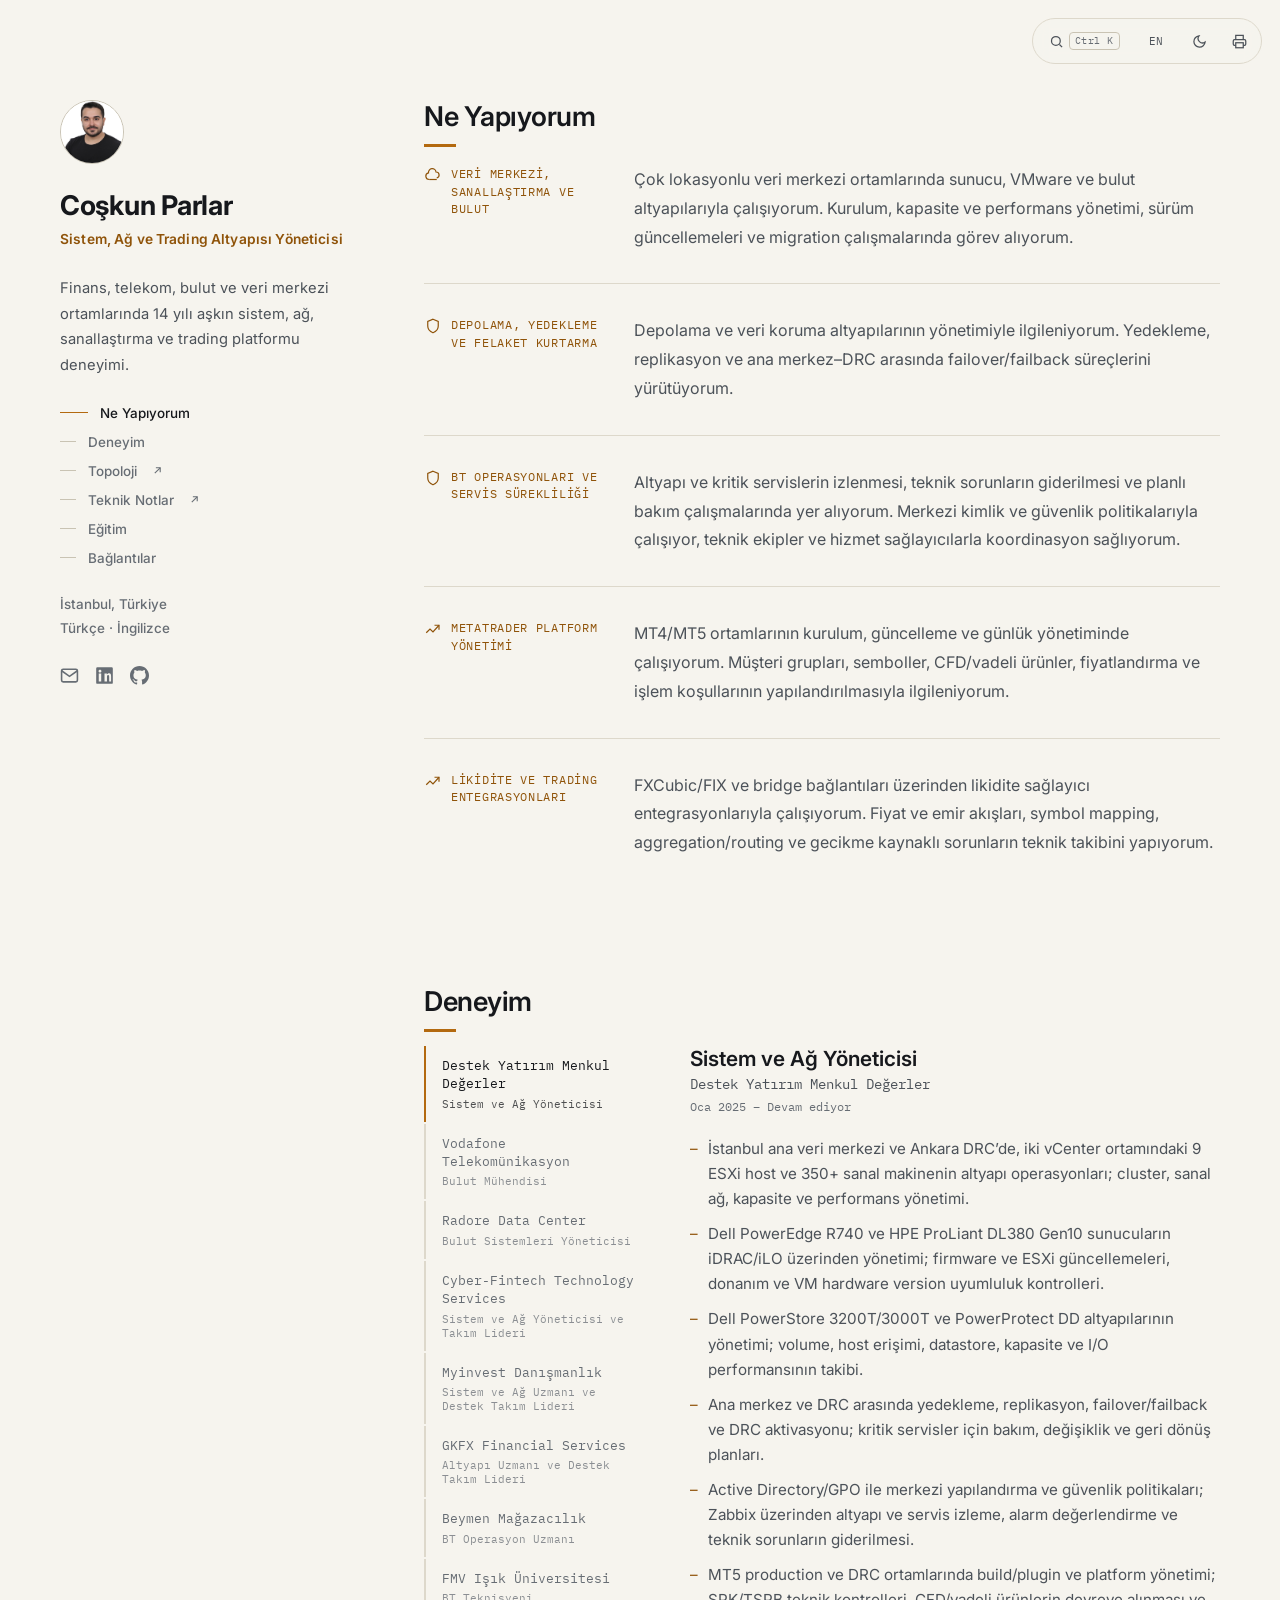
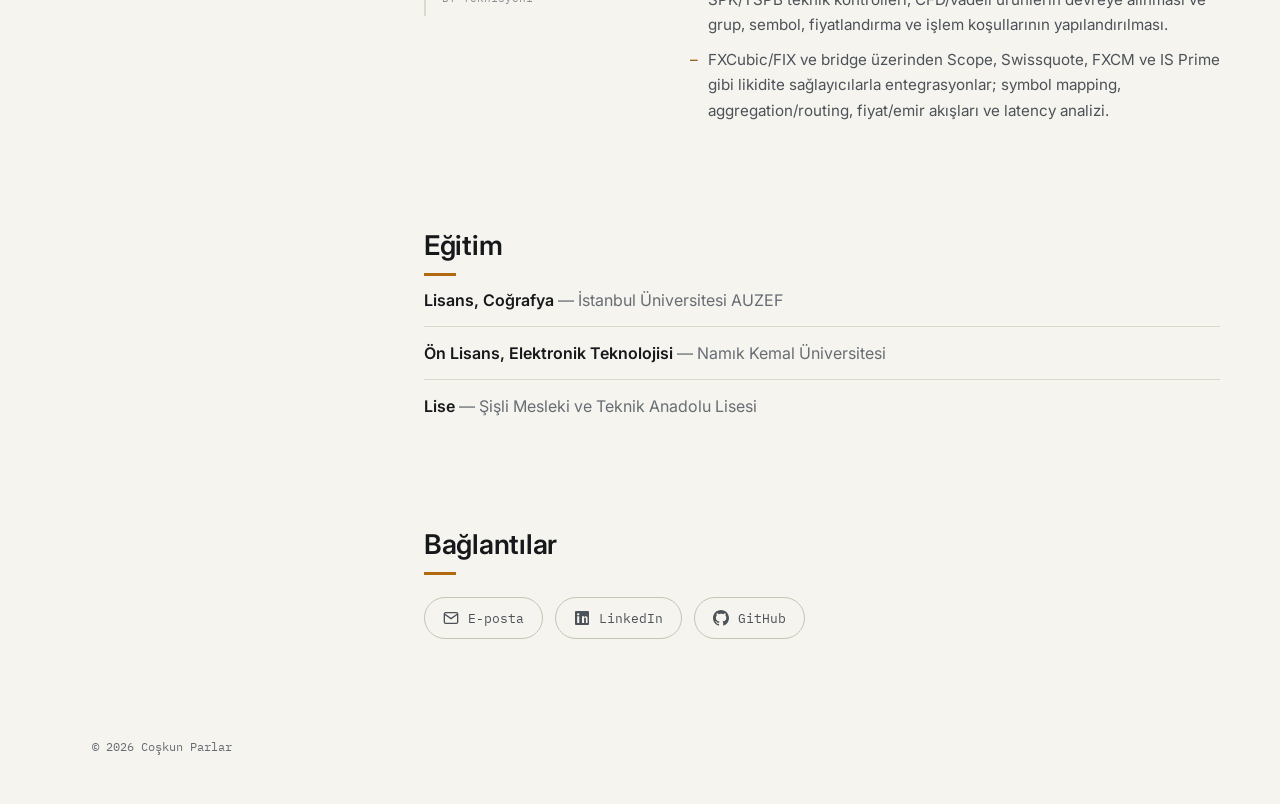
==== commit ceccf608: "Refresh What I Do with five clear infrastructure and trading areas Apply approved natural first-pers" ====
--- a/index.html
+++ b/index.html
@@ -462,23 +462,28 @@
         "domains": [
             {
                 "icon": "cloud",
-                "label": "Sanallaştırma, HA/DR ve Sunucu Altyapısı",
-                "text": "Fiziksel host, RAID/storage, ESXi/vCenter, Hyper-V, Proxmox, Nutanix, VM provisioning, datastore, backup/replication ve DR hazırlığı."
+                "label": "Veri Merkezi, Sanallaştırma ve Bulut",
+                "text": "Çok lokasyonlu veri merkezi ortamlarında sunucu, VMware ve bulut altyapılarıyla çalışıyorum. Kurulum, kapasite ve performans yönetimi, sürüm güncellemeleri ve migration çalışmalarında görev alıyorum."
+            },
+            {
+                "icon": "shield",
+                "label": "Depolama, Yedekleme ve Felaket Kurtarma",
+                "text": "Depolama ve veri koruma altyapılarının yönetimiyle ilgileniyorum. Yedekleme, replikasyon ve ana merkez–DRC arasında failover/failback süreçlerini yürütüyorum."
+            },
+            {
+                "icon": "shield",
+                "label": "BT Operasyonları ve Servis Sürekliliği",
+                "text": "Altyapı ve kritik servislerin izlenmesi, teknik sorunların giderilmesi ve planlı bakım çalışmalarında yer alıyorum. Merkezi kimlik ve güvenlik politikalarıyla çalışıyor, teknik ekipler ve hizmet sağlayıcılarla koordinasyon sağlıyorum."
             },
             {
                 "icon": "trading",
-                "label": "MetaTrader 4/5 Platform Yönetimi",
-                "text": "MT4/MT5 server ve manager bileşenleri; trade, history, access ve backup servisleri; sembol, grup, session, markup, swap, margin/leverage/stop-out ve build/plugin uyumluluğu."
+                "label": "MetaTrader Platform Yönetimi",
+                "text": "MT4/MT5 ortamlarının kurulum, güncelleme ve günlük yönetiminde çalışıyorum. Müşteri grupları, semboller, CFD/vadeli ürünler, fiyatlandırma ve işlem koşullarının yapılandırılmasıyla ilgileniyorum."
             },
             {
                 "icon": "trading",
-                "label": "Bridge & LP Entegrasyonları",
-                "text": "FXCubic bridge, FIX bağlantıları, LP fiyat akışı, symbol mapping, aggregation/priority routing, DOM, latency ve trade/order akışlarının kontrolü."
-            },
-            {
-                "icon": "shield",
-                "label": "Trading Operasyonu ve Regülasyon Uyumu",
-                "text": "SPK/TSPB uyumlu platform konfigürasyonu, MetaTrader pluginleri, transaction/reporting çıktıları, audit hazırlığı ve değişiklik kontrolü."
+                "label": "Likidite ve Trading Entegrasyonları",
+                "text": "FXCubic/FIX ve bridge bağlantıları üzerinden likidite sağlayıcı entegrasyonlarıyla çalışıyorum. Fiyat ve emir akışları, symbol mapping, aggregation/routing ve gecikme kaynaklı sorunların teknik takibini yapıyorum."
             }
         ],
         "experienceTitle": "Deneyim",
@@ -663,23 +668,28 @@
         "domains": [
             {
                 "icon": "cloud",
-                "label": "Virtualization, HA/DR and Server Infrastructure",
-                "text": "Physical hosts, RAID/storage, ESXi/vCenter, Hyper-V, Proxmox, Nutanix, VM provisioning, datastore, backup/replication and DR readiness."
+                "label": "Data Centers, Virtualization and Cloud",
+                "text": "I work with server, VMware and cloud infrastructure across multiple data centers. My work includes deployments, capacity and performance management, version updates and migrations."
+            },
+            {
+                "icon": "shield",
+                "label": "Storage, Backup and Disaster Recovery",
+                "text": "I work on the administration of storage and data protection infrastructure. I handle backup, replication and failover/failback operations between primary and disaster recovery sites."
+            },
+            {
+                "icon": "shield",
+                "label": "IT Operations and Service Continuity",
+                "text": "I take part in monitoring infrastructure and critical services, resolving technical issues and carrying out planned maintenance. I work with centralized identity and security policies and coordinate with technical teams and service providers."
             },
             {
                 "icon": "trading",
-                "label": "MetaTrader 4/5 Platform Operations",
-                "text": "MT4/MT5 server and manager components; trade, history, access and backup services; symbols, groups, sessions, markups, swaps, margin/leverage/stop-out and build/plugin compatibility."
+                "label": "MetaTrader Platform Administration",
+                "text": "I work on the deployment, updates and day-to-day administration of MT4/MT5 environments. My work includes configuring client groups, symbols, CFD/futures products, pricing and trading conditions."
             },
             {
                 "icon": "trading",
-                "label": "Bridge & LP Integrations",
-                "text": "FXCubic bridge, FIX connectivity, LP pricing flow, symbol mapping, aggregation/priority routing, DOM, latency and trade/order flow validation."
-            },
-            {
-                "icon": "shield",
-                "label": "Trading Operations and Regulatory Compliance",
-                "text": "CMB/TSPB-compliant platform configuration, MetaTrader plugins, transaction/reporting outputs, audit readiness and controlled change management."
+                "label": "Liquidity and Trading Integrations",
+                "text": "I work with liquidity provider integrations through FXCubic/FIX and bridge connections. I monitor pricing and order flows, symbol mapping and aggregation/routing, and investigate latency-related issues."
             }
         ],
         "experienceTitle": "Experience",
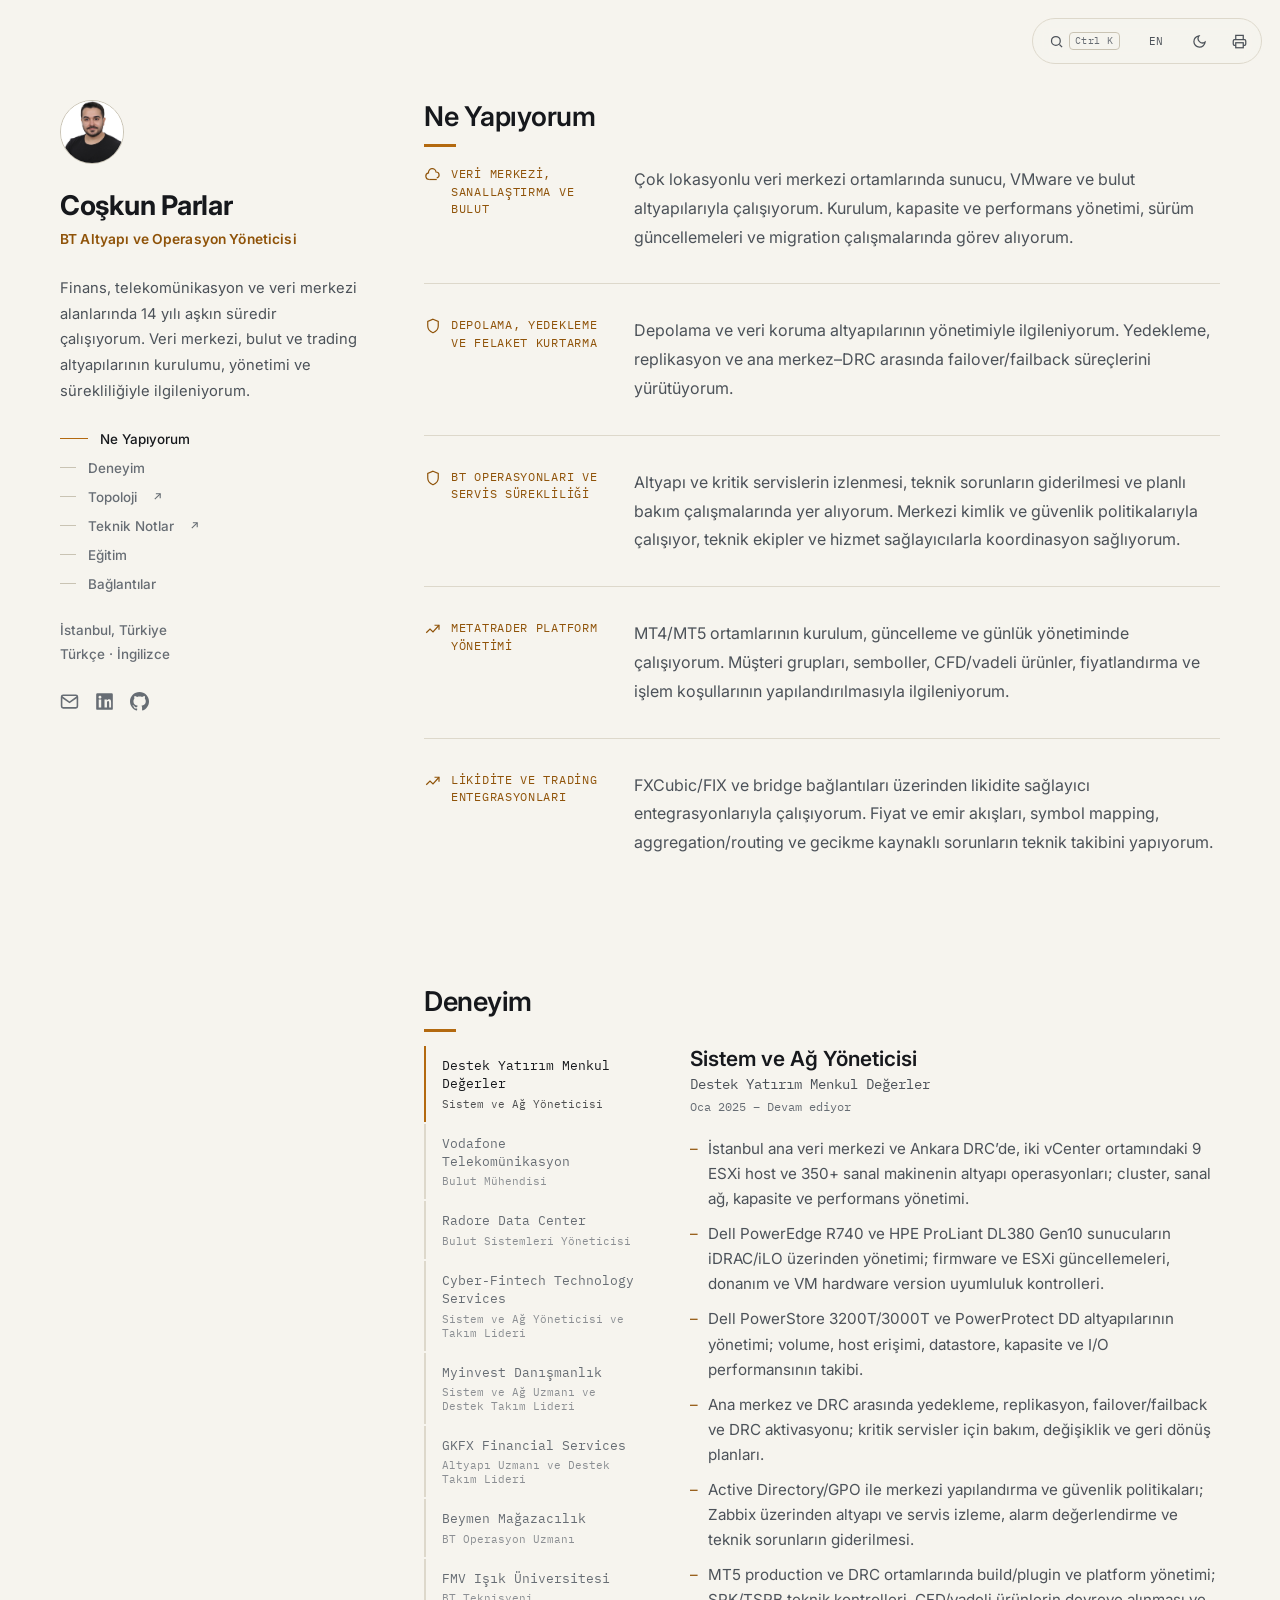
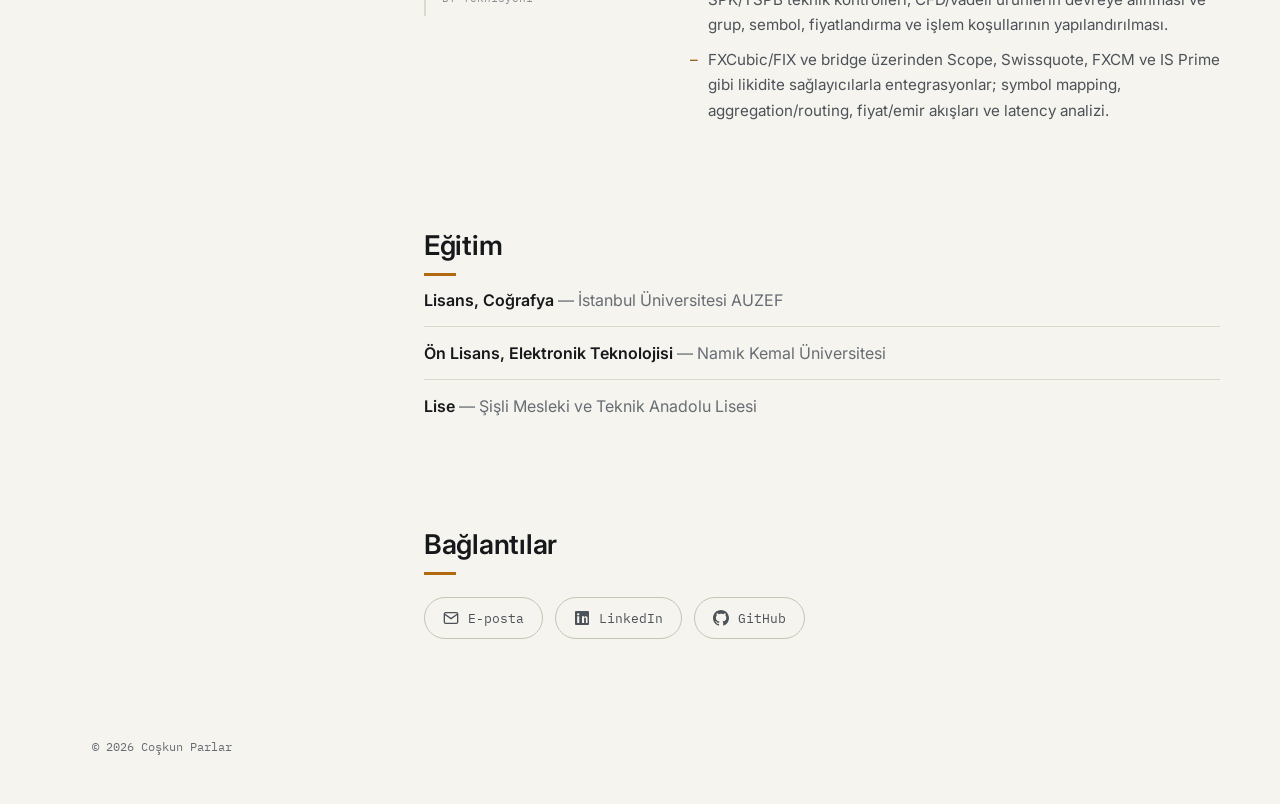
==== commit a00f5464: "Update sidebar title and introduction in Turkish and English Apply approved IT infrastructure and op" ====
--- a/index.html
+++ b/index.html
@@ -429,8 +429,8 @@
         "uiLangSwitch": "Switch to English",
         "uiTablist": "Deneyim geçmişi",
         "sidebarName": "Coşkun Parlar",
-        "sidebarRole": "Sistem, Ağ ve Trading Altyapısı Yöneticisi",
-        "sidebarBio": "Finans, telekom, bulut ve veri merkezi ortamlarında 14 yılı aşkın sistem, ağ, sanallaştırma ve trading platformu deneyimi.",
+        "sidebarRole": "BT Altyapı ve Operasyon Yöneticisi",
+        "sidebarBio": "Finans, telekomünikasyon ve veri merkezi alanlarında 14 yılı aşkın süredir çalışıyorum. Veri merkezi, bulut ve trading altyapılarının kurulumu, yönetimi ve sürekliliğiyle ilgileniyorum.",
         "navLabels": [
             "Ne Yapıyorum",
             "Deneyim",
@@ -635,8 +635,8 @@
         "uiLangSwitch": "Türkçeye geç",
         "uiTablist": "Work history",
         "sidebarName": "Coskun Parlar",
-        "sidebarRole": "System, Network & Trading Infrastructure Administrator",
-        "sidebarBio": "Over fourteen years of experience across system, network, virtualization, cloud, data-center and trading-platform operations.",
+        "sidebarRole": "IT Infrastructure & Operations Manager",
+        "sidebarBio": "I have worked in financial services, telecommunications and data centers for over 14 years. My work covers the deployment, administration and continuity of data center, cloud and trading infrastructure.",
         "navLabels": [
             "What I Do",
             "Experience",
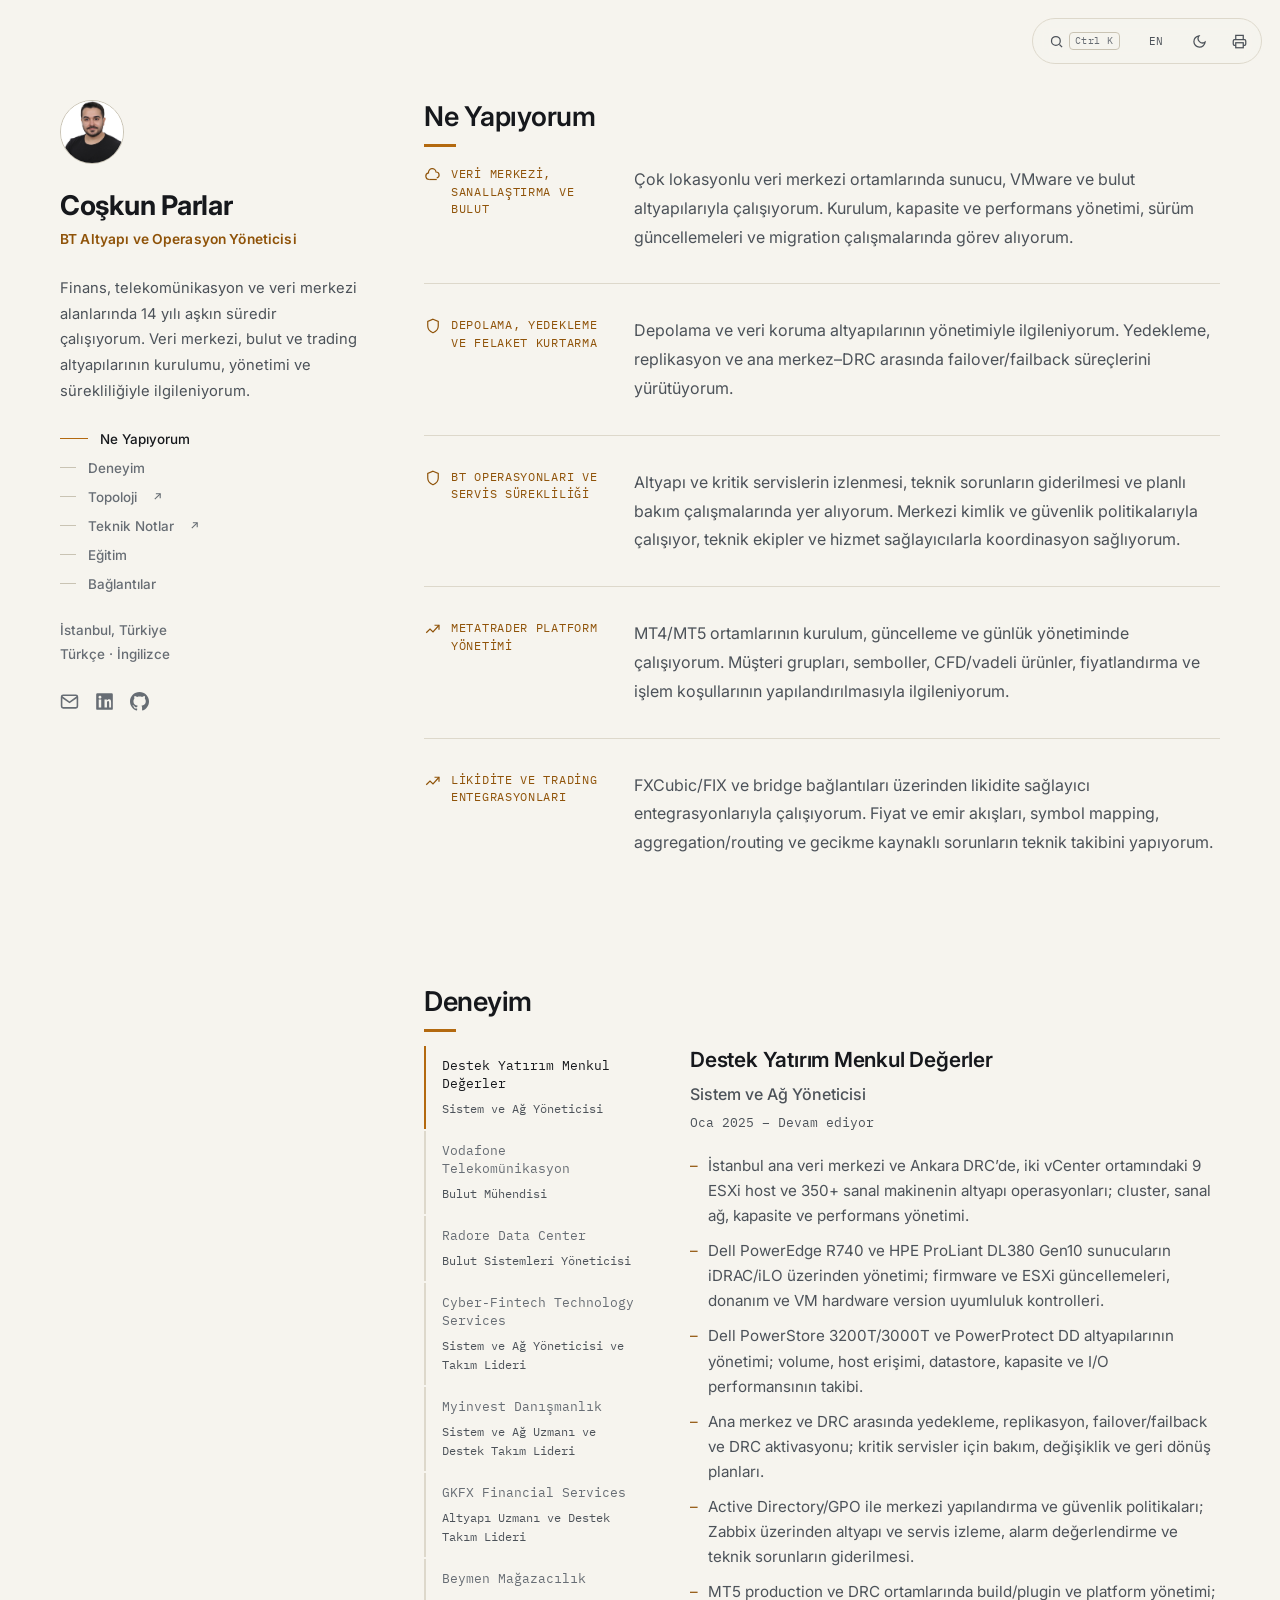
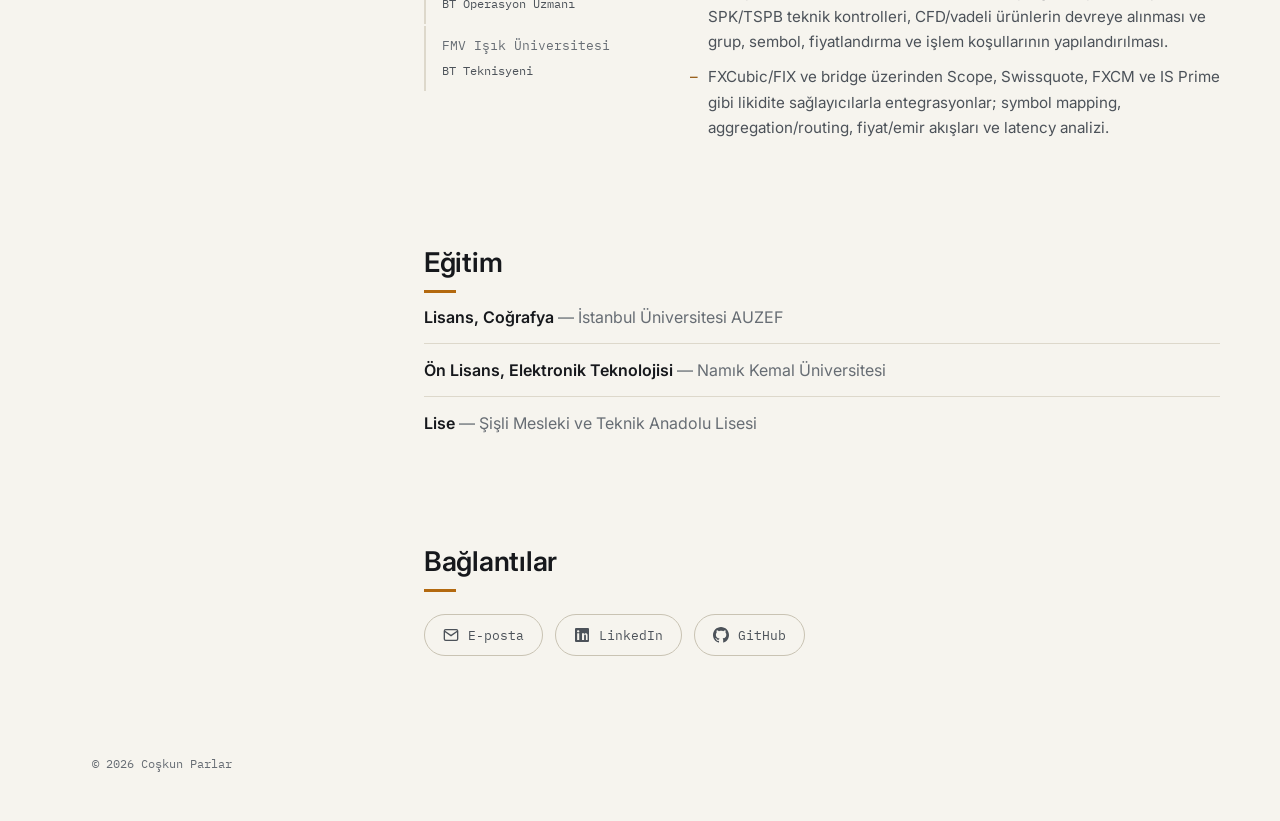
==== commit 2a432531: "Improve portfolio headings, readability, mobile tabs and print layout" ====
--- a/index.html
+++ b/index.html
@@ -3,8 +3,8 @@
 <head>
 <meta charset="utf-8" />
 <meta name="viewport" content="width=device-width, initial-scale=1" />
-<meta name="description" content="Coşkun Parlar — Sistem, Ağ ve Trading Altyapısı Yöneticisi. MetaTrader 4/5 platform yönetimi, sanallaştırma, HA/DR ve LP entegrasyonları üzerine 14+ yıl deneyim." />
-<title>Coşkun Parlar — Sistem, Ağ ve Trading Altyapısı</title>
+<meta name="description" content="Coşkun Parlar — BT Altyapı ve Operasyon Yöneticisi. Finans, telekomünikasyon ve veri merkezi alanlarında 14+ yıl; veri merkezi, bulut ve trading altyapıları." />
+<title>Coşkun Parlar — BT Altyapı ve Operasyon Yöneticisi</title>
 <link rel="canonical" href="https://coskunparlar.github.io/" />
 <link rel="icon" type="image/svg+xml" href="data:image/svg+xml,<svg xmlns='http://www.w3.org/2000/svg'%20viewBox='0%200%2064%2064'><rect%20width='64'%20height='64'%20rx='14'%20fill='%230a0c10'/><path%20d='M15%2043%2027%2031%2037%2039%2049%2021'%20fill='none'%20stroke='%23f0a940'%20stroke-width='3.5'%20stroke-linecap='round'%20stroke-linejoin='round'/><path%20d='M43%2021h6v6'%20fill='none'%20stroke='%23f0a940'%20stroke-width='3.5'%20stroke-linecap='round'%20stroke-linejoin='round'/><circle%20cx='15'%20cy='43'%20r='3.4'%20fill='%23e9e6dd'/><circle%20cx='27'%20cy='31'%20r='3.4'%20fill='%23e9e6dd'/><circle%20cx='37'%20cy='39'%20r='3.4'%20fill='%23e9e6dd'/></svg>" />
 <meta name="theme-color" media="(prefers-color-scheme: dark)" content="#0a0c10" />
@@ -12,21 +12,21 @@
 <meta property="og:type" content="website" />
 <meta property="og:site_name" content="Coşkun Parlar" />
 <meta property="og:url" content="https://coskunparlar.github.io/" />
-<meta property="og:title" content="Coşkun Parlar — Sistem, Ağ ve Trading Altyapısı" />
-<meta property="og:description" content="MetaTrader 4/5 platform yönetimi, sanallaştırma, HA/DR ve LP entegrasyonları üzerine 14+ yıl deneyim." />
+<meta property="og:title" content="Coşkun Parlar — BT Altyapı ve Operasyon Yöneticisi" />
+<meta property="og:description" content="Finans, telekomünikasyon ve veri merkezi alanlarında 14+ yıl; veri merkezi, bulut ve trading altyapıları." />
 <meta property="og:image" content="https://coskunparlar.github.io/img/photo.jpg" />
 <meta property="og:locale" content="tr_TR" />
 <meta property="og:locale:alternate" content="en_US" />
 <meta name="twitter:card" content="summary" />
-<meta name="twitter:title" content="Coşkun Parlar — Sistem, Ağ ve Trading Altyapısı" />
-<meta name="twitter:description" content="MetaTrader 4/5 platform yönetimi, sanallaştırma, HA/DR ve LP entegrasyonları üzerine 14+ yıl deneyim." />
+<meta name="twitter:title" content="Coşkun Parlar — BT Altyapı ve Operasyon Yöneticisi" />
+<meta name="twitter:description" content="Finans, telekomünikasyon ve veri merkezi alanlarında 14+ yıl; veri merkezi, bulut ve trading altyapıları." />
 <meta name="twitter:image" content="https://coskunparlar.github.io/img/photo.jpg" />
 <script type="application/ld+json">
 {
   "@context": "https://schema.org",
   "@type": "Person",
   "name": "Coşkun Parlar",
-  "jobTitle": "System, Network & Trading Infrastructure Administrator",
+  "jobTitle": "IT Infrastructure & Operations Manager",
   "url": "https://coskunparlar.github.io/",
   "image": "https://coskunparlar.github.io/img/photo.jpg",
   "email": "mailto:parlarcoskun@gmail.com",
@@ -229,14 +229,14 @@
     transition:color .18s var(--ease),border-color .18s var(--ease);
   }
   .exp-tab-company{display:block;font-size:.82rem;line-height:1.4}
-  .exp-tab-role{display:block;font-size:.7rem;margin-top:3px;opacity:.75}
+  .exp-tab-role{display:block;font-size:.78rem;margin-top:5px;line-height:1.55;color:var(--text-dim)}
   .exp-tab:hover{color:var(--text)}
   .exp-tab.active{border-left-color:var(--amber);color:var(--text)}
 
-  .exp-panel-title{font-size:1.3rem;font-weight:600;margin-bottom:4px}
+  .exp-panel-title{font-size:1rem;font-weight:500;color:var(--text-dim);line-height:1.5;margin-bottom:8px}
   #exp-panel{transition:opacity .15s var(--ease)}
-  .exp-panel-company{font-family:var(--font-mono);font-size:.86rem;color:var(--text-dim);margin-bottom:6px}
-  .exp-panel-dates{font-family:var(--font-mono);font-size:.74rem;color:var(--text-mute);margin-bottom:22px}
+  .exp-panel-company{font-family:var(--font);font-size:1.3rem;font-weight:600;color:var(--text);line-height:1.35;margin:0 0 8px}
+  .exp-panel-dates{font-family:var(--font-mono);font-size:.82rem;color:var(--text-dim);margin-bottom:22px}
   .exp-panel-duties li{position:relative;padding-left:18px;margin-bottom:10px;color:var(--text-dim);font-size:.95rem;line-height:1.65}
   .exp-panel-duties li::before{content:'–';position:absolute;left:0;color:var(--amber-dim)}
 
@@ -260,6 +260,7 @@
   .footer-row{display:flex;justify-content:space-between;align-items:center;flex-wrap:wrap;gap:10px}
   .footer-line{font-family:var(--font-mono);font-size:.72rem;color:var(--text-mute)}
 
+  .exp-scroll-hint{display:none}
   .print-experience{display:none}
   @media print{
     .corner-controls,.sidebar-nav,.sidebar-social,.progress{display:none !important}
@@ -273,22 +274,36 @@
     .content-section{padding-bottom:24px}
     .print-role{margin-bottom:28px}
     .print-role-header{break-inside:avoid;break-after:avoid}
+    @page{size:A4;margin:16mm}
+    .wrap{max-width:none;padding:0}
+    .layout{display:block;padding:0}
+    .sidebar{margin-bottom:24px}
+    .exp-scroll-hint{display:none!important}
+    .exp-panel-dates{margin-bottom:12px}
+    .exp-panel-duties{orphans:3;widows:3}
+    .exp-panel-duties li{font-size:10pt;line-height:1.5}
+    h2,h3{break-after:avoid}
+    p{orphans:3;widows:3}
+    .card{break-inside:avoid}
     .print-role .exp-panel-duties li{break-inside:avoid}
   }
 
-  @media (max-width:980px){
+  @media screen and (max-width:980px){
     .layout{grid-template-columns:1fr;gap:40px;padding:88px 0 40px}
     .sidebar{position:static;top:auto}
     .sidebar-nav{display:none}
     .domain-row{grid-template-columns:1fr;gap:10px}
     .exp-layout{grid-template-columns:1fr;gap:20px}
     .exp-tabs{flex-direction:row;overflow-x:auto;gap:8px;padding-bottom:4px;-webkit-overflow-scrolling:touch}
-    .exp-tabs::-webkit-scrollbar{height:0}
+    .exp-scroll-hint{display:block;font-size:.8rem;color:var(--text-dim);margin:0 0 12px}
+    .exp-tabs{scrollbar-width:thin;scrollbar-color:var(--border-2) transparent}
+    .exp-tabs::-webkit-scrollbar{height:4px}
+    .exp-tabs::-webkit-scrollbar-thumb{background:var(--border-2);border-radius:4px}
     .exp-tab{border-left:none;border-bottom:2px solid var(--border);white-space:nowrap;flex-shrink:0}
     .exp-tab.active{border-left-color:transparent;border-bottom-color:var(--amber)}
     .exp-tab-role{display:none}
   }
-  @media (max-width:640px){
+  @media screen and (max-width:640px){
     .wrap{padding:0 20px}
     .content-section{padding-bottom:64px}
     .card-grid{grid-template-columns:1fr}
@@ -369,6 +384,7 @@
 
     <section class="content-section animated-section" id="experience">
       <h2 class="section-title" id="experience-title"></h2>
+      <p class="exp-scroll-hint" id="exp-scroll-hint"></p>
       <div class="exp-layout">
         <div class="exp-tabs" id="exp-tabs" role="tablist"></div>
         <div id="exp-panel" role="tabpanel"></div>
@@ -881,11 +897,11 @@
     const dateStr = `${fmt(exp.start, lang)} – ${exp.end ? fmt(exp.end, lang) : d.present}`;
     els.expPanel.innerHTML = '';
     const title = document.createElement('div'); title.className='exp-panel-title'; title.textContent = exp.title;
-    const company = document.createElement('div'); company.className='exp-panel-company'; company.textContent = exp.company;
+    const company = document.createElement('h3'); company.className='exp-panel-company'; company.textContent = exp.company;
     const dates = document.createElement('div'); dates.className='exp-panel-dates'; dates.textContent = dateStr;
     const ul = document.createElement('ul'); ul.className='exp-panel-duties';
     exp.duties.forEach(dt=>{ const li=document.createElement('li'); li.textContent=dt; ul.appendChild(li); });
-    els.expPanel.append(title, company, dates, ul);
+    els.expPanel.append(company, title, dates, ul);
   }
 
   function renderPrintExperience(lang){
@@ -895,11 +911,11 @@
     d.experienceItems.forEach(exp=>{
       const article = document.createElement('article'); article.className='print-role';
       const header = document.createElement('div'); header.className='print-role-header';
-      const title = document.createElement('h3'); title.className='exp-panel-title'; title.textContent=exp.title;
-      const company = document.createElement('div'); company.className='exp-panel-company'; company.textContent=exp.company;
+      const title = document.createElement('div'); title.className='exp-panel-title'; title.textContent=exp.title;
+      const company = document.createElement('h3'); company.className='exp-panel-company'; company.textContent=exp.company;
       const dates = document.createElement('div'); dates.className='exp-panel-dates';
       dates.textContent=`${fmt(exp.start,lang)} – ${exp.end ? fmt(exp.end,lang) : d.present}`;
-      header.append(title,company,dates);
+      header.append(company,title,dates);
       const ul = document.createElement('ul'); ul.className='exp-panel-duties';
       exp.duties.forEach(duty=>{ const li=document.createElement('li'); li.textContent=duty; ul.appendChild(li); });
       article.append(header,ul); container.appendChild(article);
@@ -967,6 +983,11 @@
     currentLang = lang;
     const d = content[lang];
     document.documentElement.lang = lang;
+    document.title = `${d.sidebarName} — ${d.sidebarRole}`;
+    const description = d.sidebarBio;
+    ['meta[name="description"]', 'meta[property="og:description"]', 'meta[name="twitter:description"]'].forEach(selector => document.querySelector(selector).setAttribute('content', description));
+    ['meta[property="og:title"]', 'meta[name="twitter:title"]'].forEach(selector => document.querySelector(selector).setAttribute('content', document.title));
+    document.getElementById('exp-scroll-hint').textContent = lang === 'tr' ? 'Diğer şirketler için sekmeleri yana kaydırın →' : 'Scroll the tabs sideways to see other companies →';
 
     langToggleBtn.setAttribute('aria-label', d.uiLangSwitch); langToggleBtn.title = d.uiLangSwitch;
     themeToggleBtn.setAttribute('aria-label', d.uiTheme);     themeToggleBtn.title = d.uiTheme;
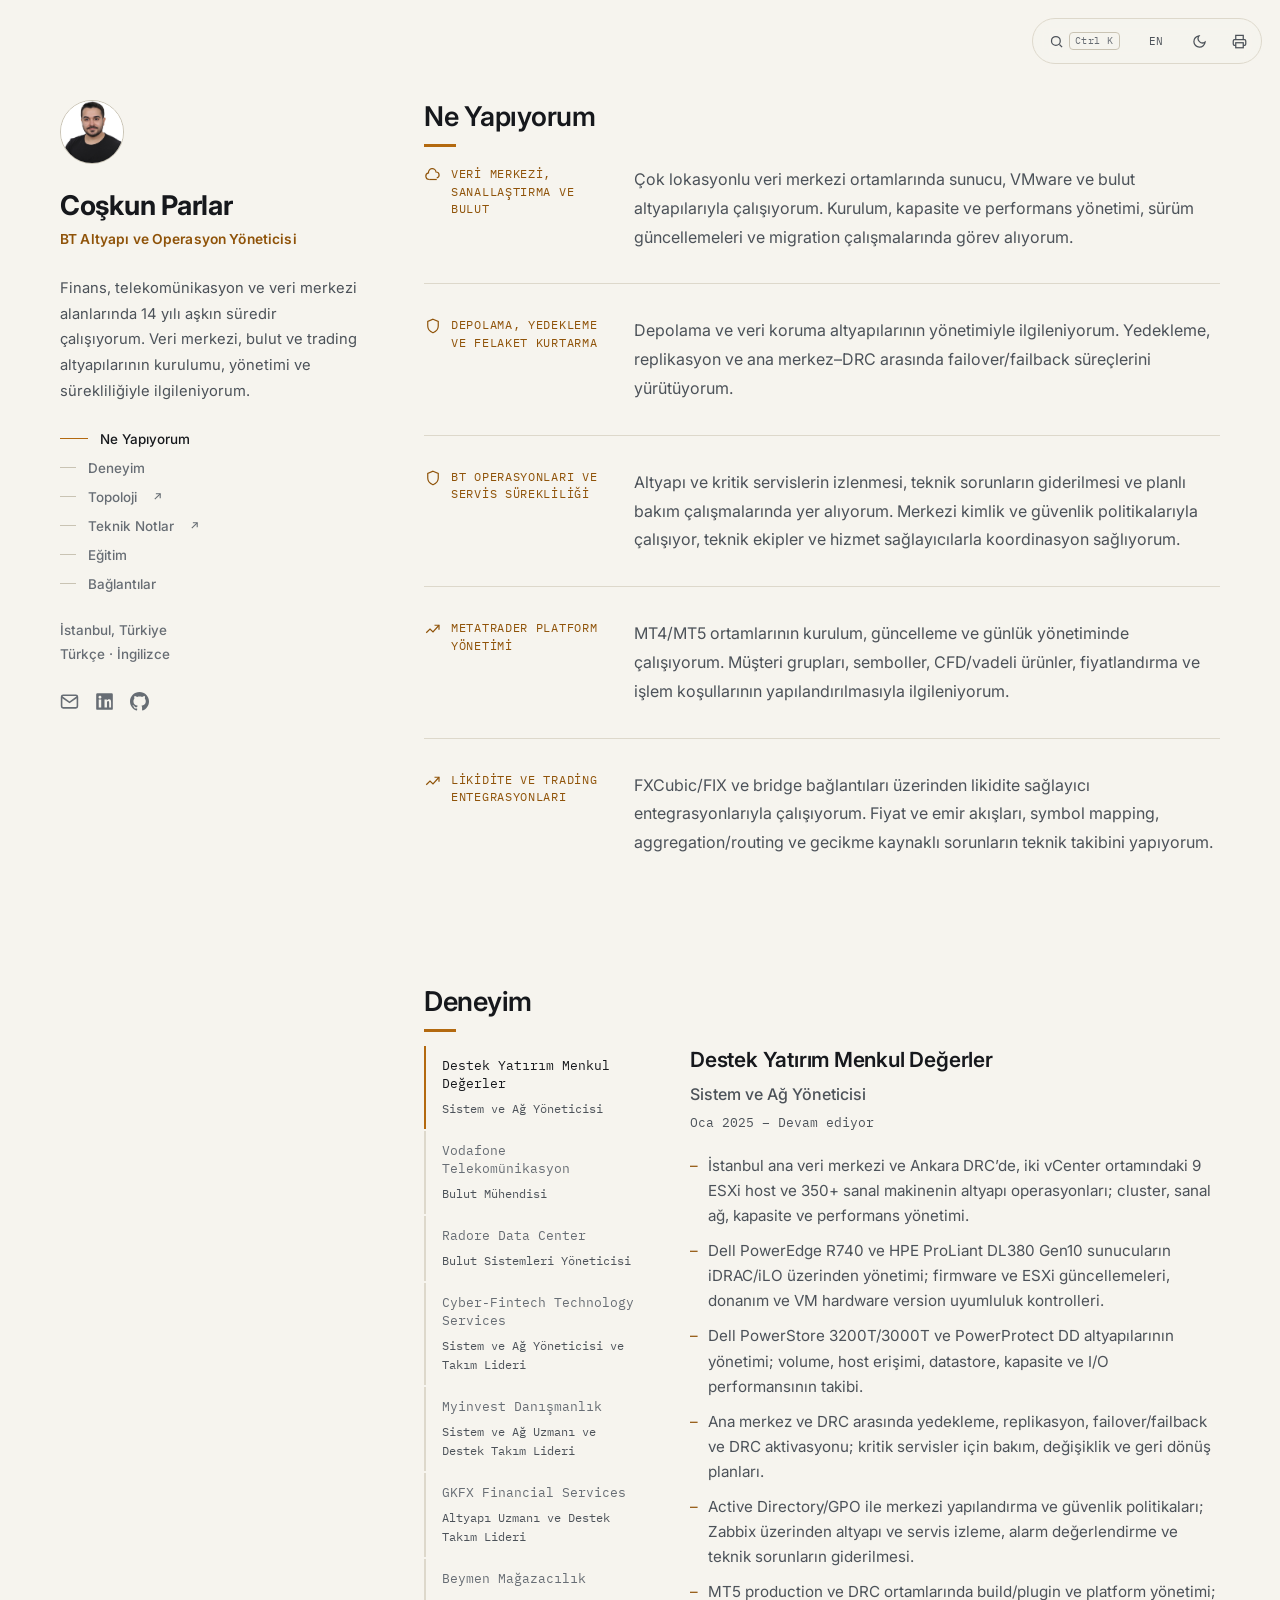
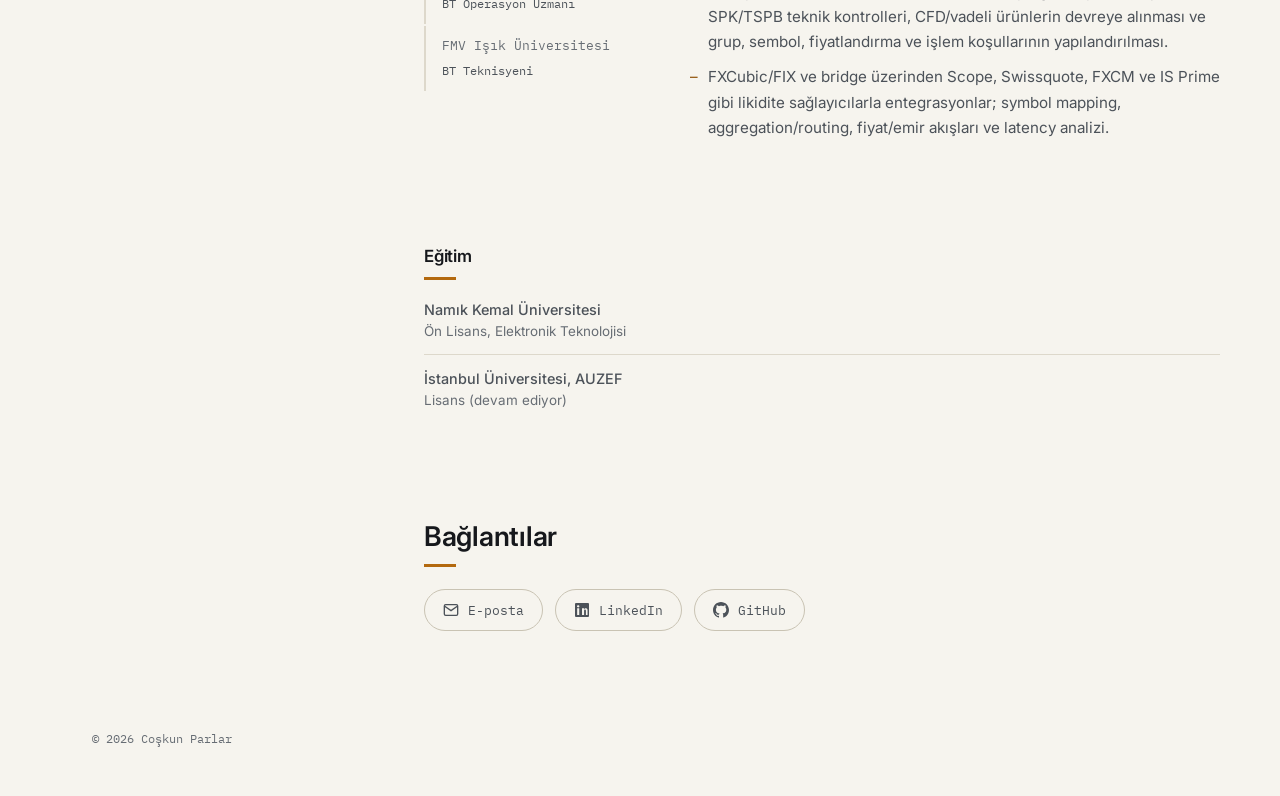
==== commit 0d2a6bcf: "Align education with CV and reduce visual prominence" ====
--- a/index.html
+++ b/index.html
@@ -241,10 +241,11 @@
   .exp-panel-duties li::before{content:'–';position:absolute;left:0;color:var(--amber-dim)}
 
   /* education */
-  .edu-row{padding:16px 0;border-top:1px solid var(--border)}
+  .edu-row{padding:12px 0;border-top:1px solid var(--border);line-height:1.6}
   .edu-row:first-child{border-top:none;padding-top:0}
-  .edu-row strong{font-family:var(--font-display);font-weight:600;color:var(--text)}
-  .edu-row span{color:var(--text-mute)}
+  .edu-row strong{display:block;font-family:var(--font);font-size:.9rem;font-weight:500;color:var(--text-dim)}
+  .edu-row span{display:block;font-size:.84rem;color:var(--text-mute)}
+  #education .section-title{font-size:1.05rem;margin-bottom:18px}
 
   .connect-links{display:flex;flex-wrap:wrap;gap:12px;margin-top:22px}
   .connect-links a{
@@ -623,19 +624,15 @@
         ],
         "educationTitle": "Eğitim",
         "education": [
-            {
-                "degree": "Lisans, Coğrafya",
-                "school": "İstanbul Üniversitesi AUZEF"
-            },
-            {
-                "degree": "Ön Lisans, Elektronik Teknolojisi",
-                "school": "Namık Kemal Üniversitesi"
-            },
-            {
-                "degree": "Lise",
-                "school": "Şişli Mesleki ve Teknik Anadolu Lisesi"
-            }
-        ],
+        {
+                "school": "Namık Kemal Üniversitesi",
+                "degree": "Ön Lisans, Elektronik Teknolojisi"
+        },
+        {
+                "school": "İstanbul Üniversitesi, AUZEF",
+                "degree": "Lisans (devam ediyor)"
+        }
+],
         "connectTitle": "Bağlantılar",
         "connectLine": "",
         "notesLinkText": "Teknik Notlar",
@@ -829,19 +826,15 @@
         ],
         "educationTitle": "Education",
         "education": [
-            {
-                "degree": "Bachelor's Degree, Geography",
-                "school": "Istanbul University AUZEF"
-            },
-            {
-                "degree": "Associate Degree, Electronic Technology",
-                "school": "Namık Kemal University"
-            },
-            {
-                "degree": "High School",
-                "school": "Şişli Vocational and Technical Anatolian High School"
-            }
-        ],
+        {
+                "school": "Namık Kemal University",
+                "degree": "Associate Degree, Electronic Technology"
+        },
+        {
+                "school": "Istanbul University, AUZEF",
+                "degree": "Bachelor’s Program (in progress)"
+        }
+],
         "connectTitle": "Connect",
         "connectLine": "",
         "notesLinkText": "Technical Notes",
@@ -1042,8 +1035,8 @@
     els.eduList.innerHTML = '';
     d.education.forEach(e=>{
       const row = document.createElement('div'); row.className = 'edu-row';
-      const strong = document.createElement('strong'); strong.textContent = e.degree;
-      const span = document.createElement('span'); span.textContent = ' — ' + e.school;
+      const strong = document.createElement('strong'); strong.textContent = e.school;
+      const span = document.createElement('span'); span.textContent = e.degree;
       row.append(strong, span);
       els.eduList.appendChild(row);
     });
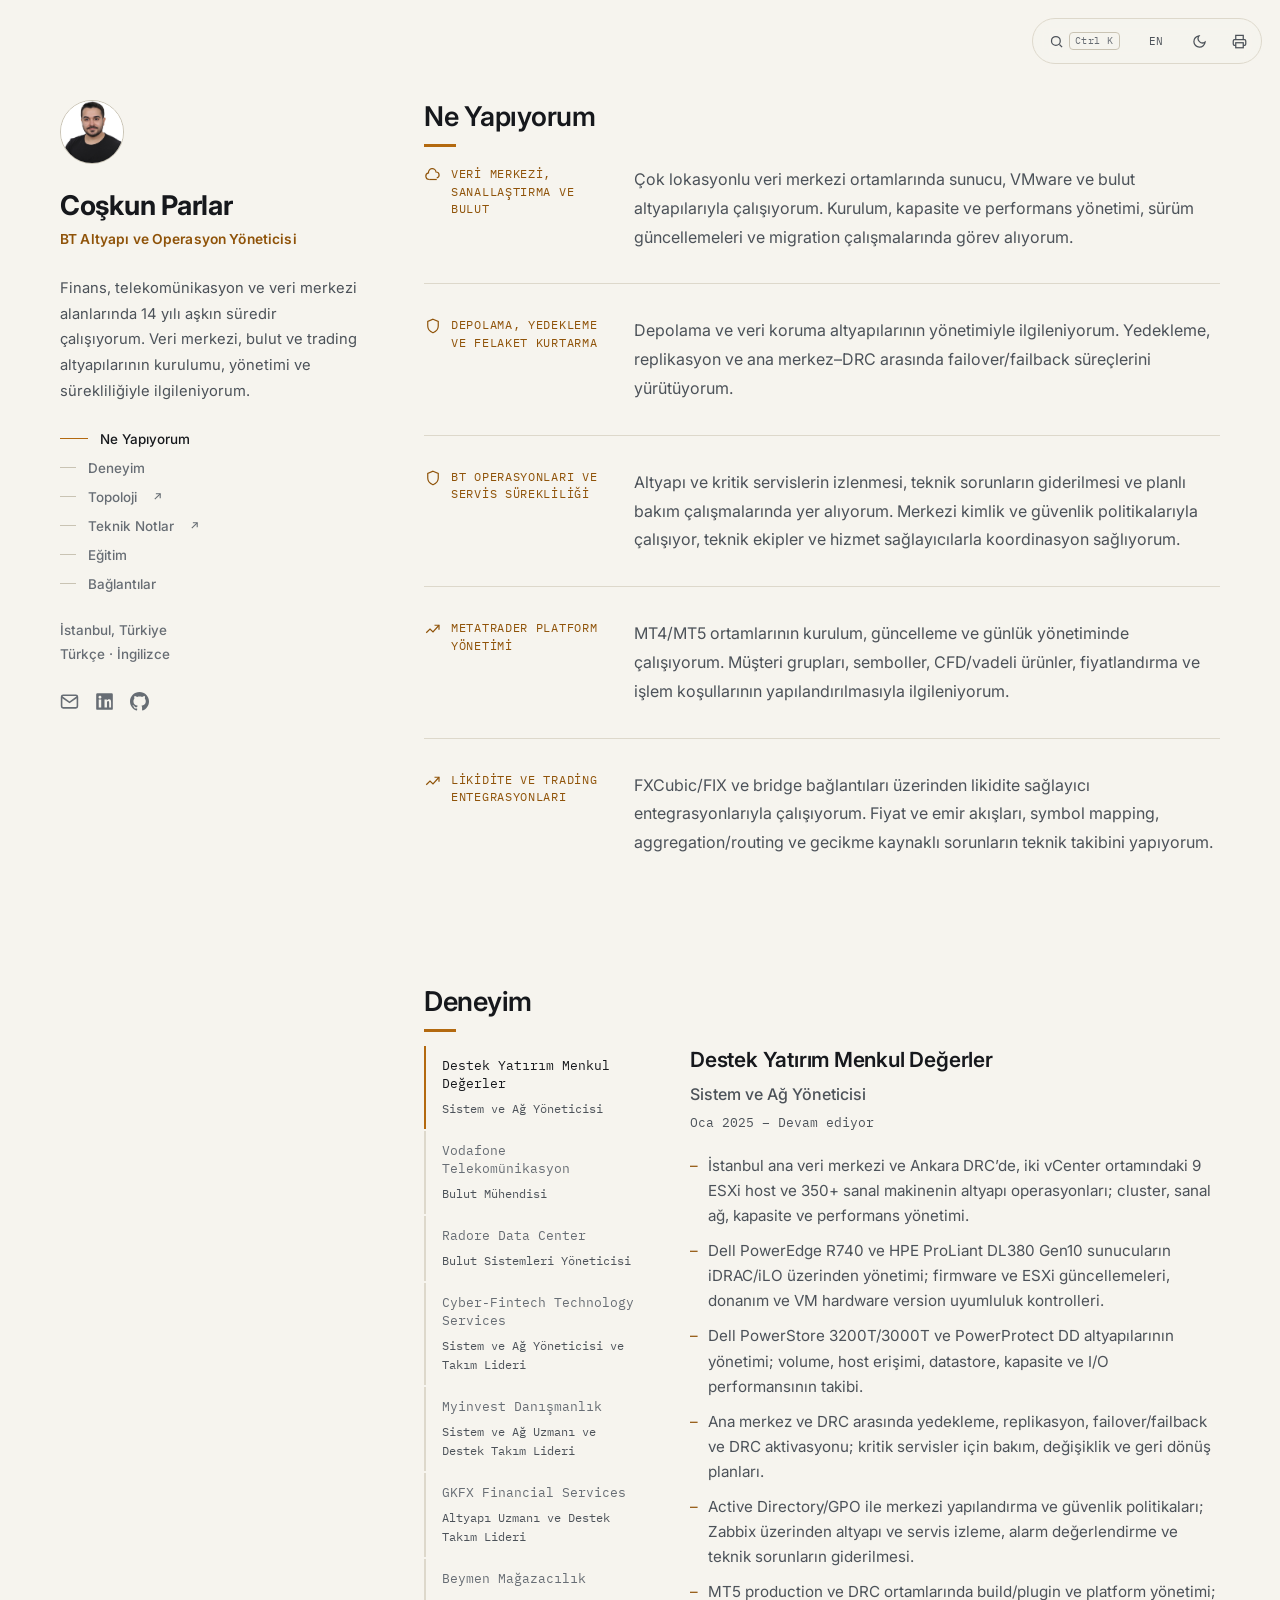
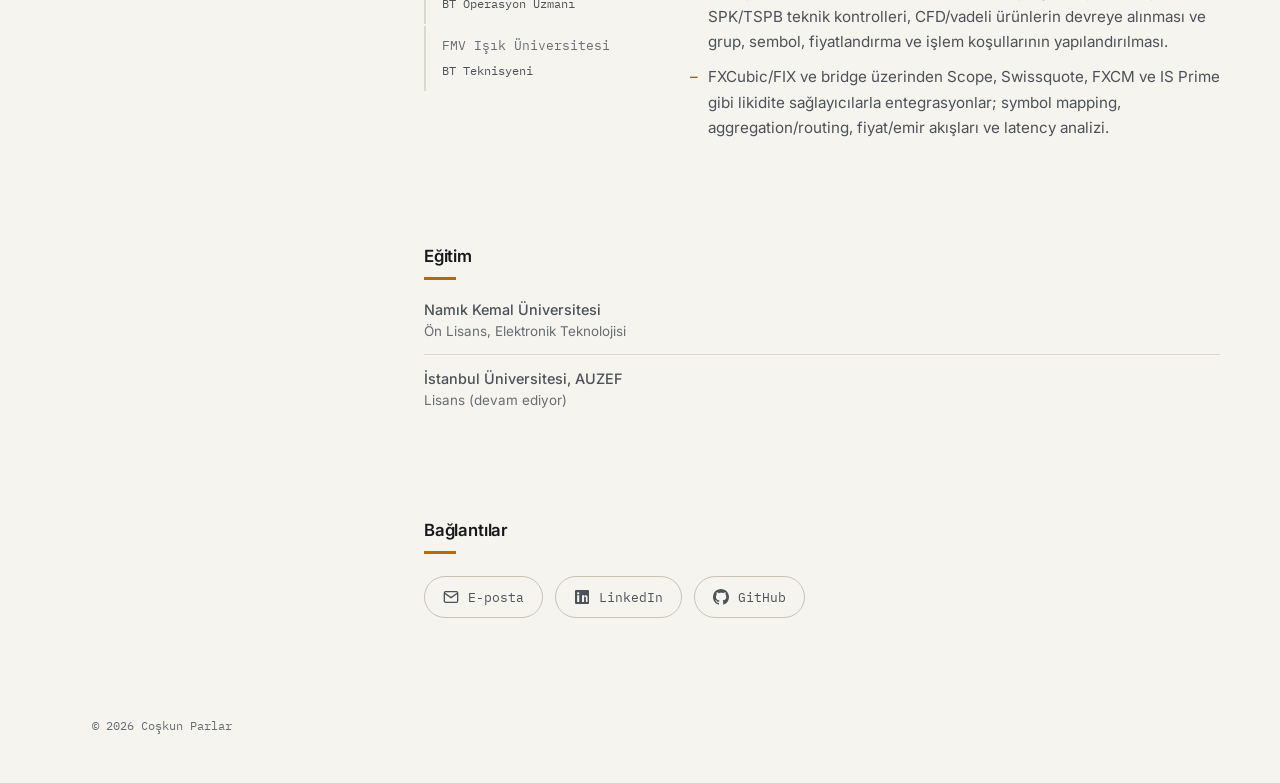
==== commit e28d3c7e: "Match Education and Connect heading sizes" ====
--- a/index.html
+++ b/index.html
@@ -245,7 +245,7 @@
   .edu-row:first-child{border-top:none;padding-top:0}
   .edu-row strong{display:block;font-family:var(--font);font-size:.9rem;font-weight:500;color:var(--text-dim)}
   .edu-row span{display:block;font-size:.84rem;color:var(--text-mute)}
-  #education .section-title{font-size:1.05rem;margin-bottom:18px}
+  #education .section-title,#connect .section-title{font-size:1.05rem;margin-bottom:18px}
 
   .connect-links{display:flex;flex-wrap:wrap;gap:12px;margin-top:22px}
   .connect-links a{
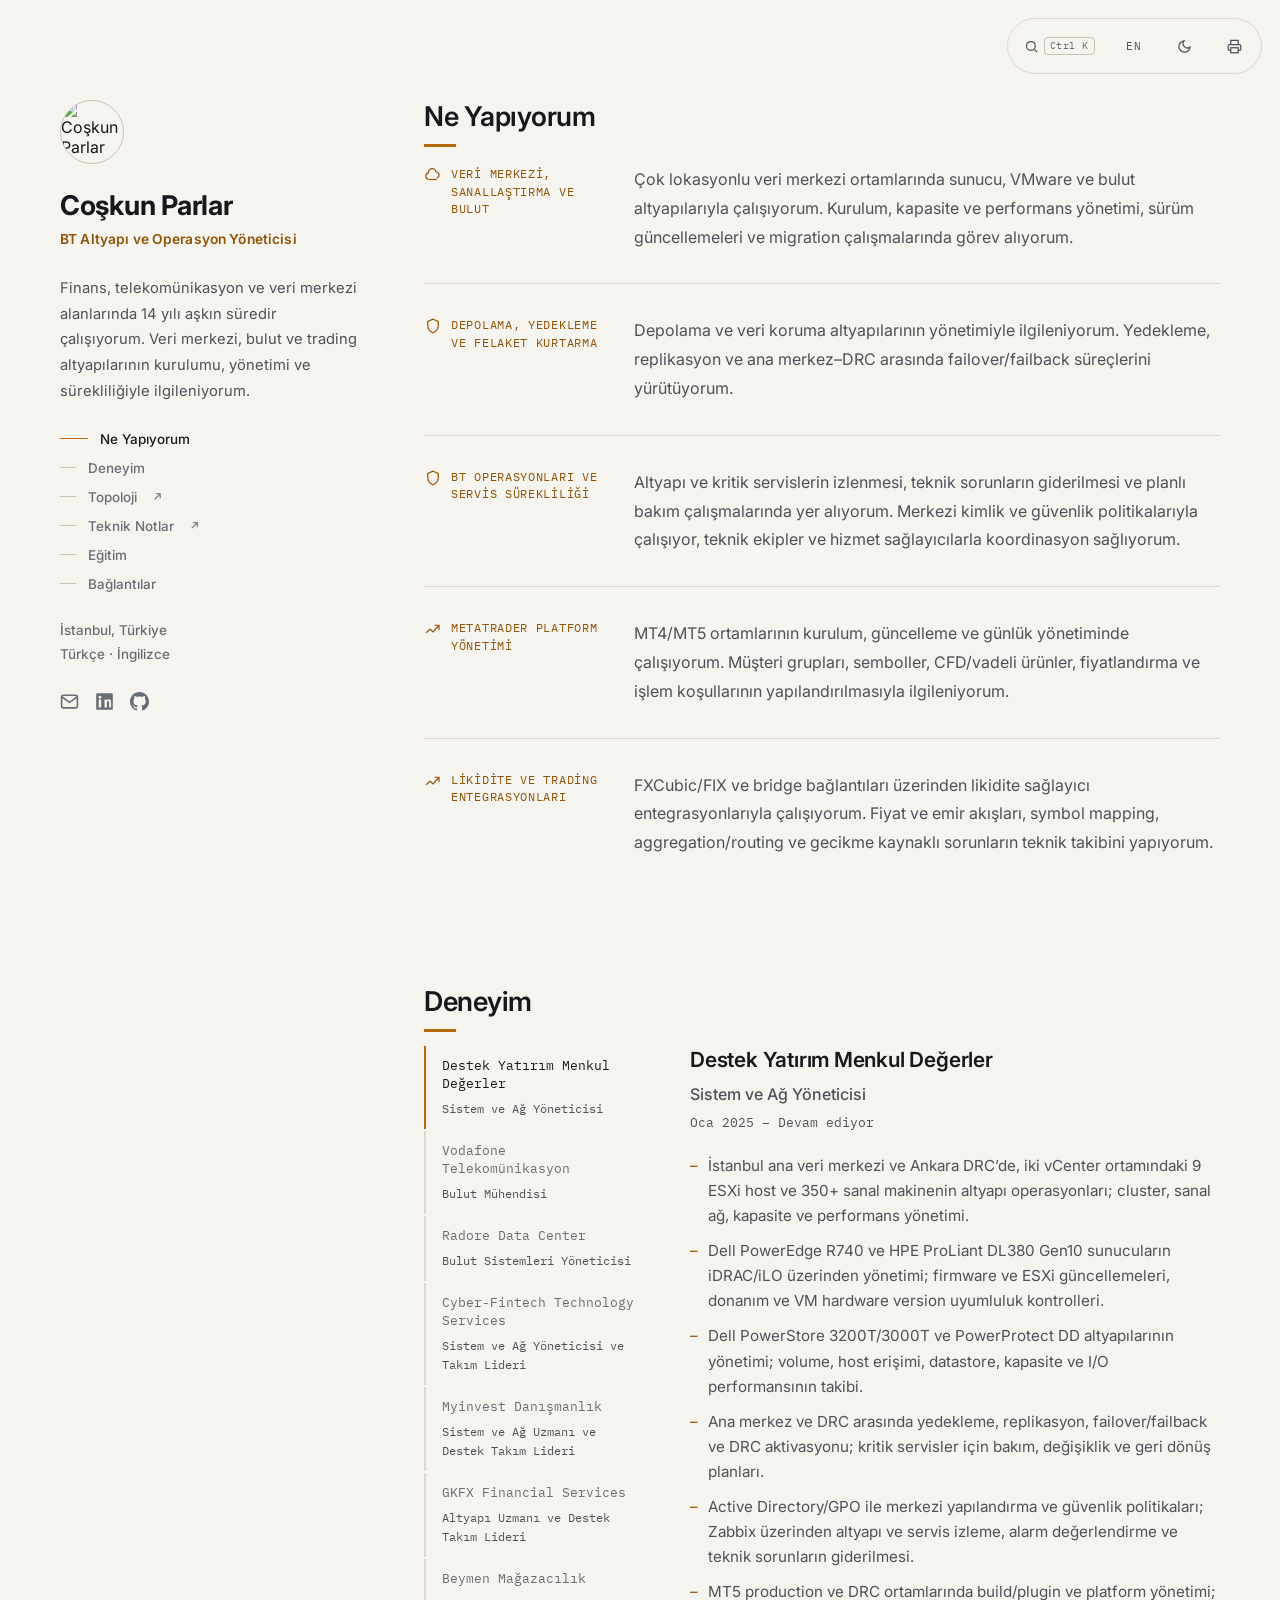
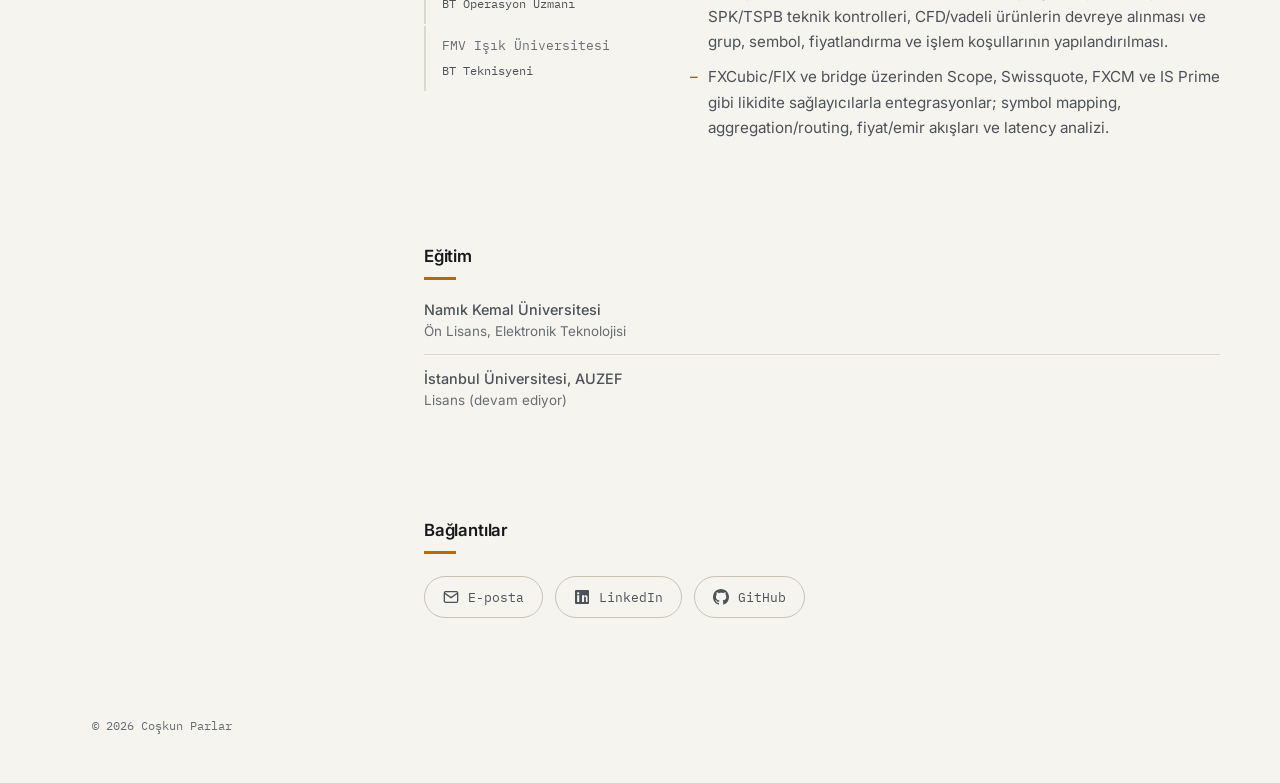
==== commit 12ed1633: "Improve static content, shared styles and keyboard accessibility" ====
--- a/index.html
+++ b/index.html
@@ -1,1257 +1,1248 @@
-<!DOCTYPE html>
-<html lang="tr">
-<head>
-<meta charset="utf-8" />
-<meta name="viewport" content="width=device-width, initial-scale=1" />
-<meta name="description" content="Coşkun Parlar — BT Altyapı ve Operasyon Yöneticisi. Finans, telekomünikasyon ve veri merkezi alanlarında 14+ yıl; veri merkezi, bulut ve trading altyapıları." />
-<title>Coşkun Parlar — BT Altyapı ve Operasyon Yöneticisi</title>
-<link rel="canonical" href="https://coskunparlar.github.io/" />
-<link rel="icon" type="image/svg+xml" href="data:image/svg+xml,<svg xmlns='http://www.w3.org/2000/svg'%20viewBox='0%200%2064%2064'><rect%20width='64'%20height='64'%20rx='14'%20fill='%230a0c10'/><path%20d='M15%2043%2027%2031%2037%2039%2049%2021'%20fill='none'%20stroke='%23f0a940'%20stroke-width='3.5'%20stroke-linecap='round'%20stroke-linejoin='round'/><path%20d='M43%2021h6v6'%20fill='none'%20stroke='%23f0a940'%20stroke-width='3.5'%20stroke-linecap='round'%20stroke-linejoin='round'/><circle%20cx='15'%20cy='43'%20r='3.4'%20fill='%23e9e6dd'/><circle%20cx='27'%20cy='31'%20r='3.4'%20fill='%23e9e6dd'/><circle%20cx='37'%20cy='39'%20r='3.4'%20fill='%23e9e6dd'/></svg>" />
-<meta name="theme-color" media="(prefers-color-scheme: dark)" content="#0a0c10" />
-<meta name="theme-color" media="(prefers-color-scheme: light)" content="#f6f4ee" />
-<meta property="og:type" content="website" />
-<meta property="og:site_name" content="Coşkun Parlar" />
-<meta property="og:url" content="https://coskunparlar.github.io/" />
-<meta property="og:title" content="Coşkun Parlar — BT Altyapı ve Operasyon Yöneticisi" />
-<meta property="og:description" content="Finans, telekomünikasyon ve veri merkezi alanlarında 14+ yıl; veri merkezi, bulut ve trading altyapıları." />
-<meta property="og:image" content="https://coskunparlar.github.io/img/photo.jpg" />
-<meta property="og:locale" content="tr_TR" />
-<meta property="og:locale:alternate" content="en_US" />
-<meta name="twitter:card" content="summary" />
-<meta name="twitter:title" content="Coşkun Parlar — BT Altyapı ve Operasyon Yöneticisi" />
-<meta name="twitter:description" content="Finans, telekomünikasyon ve veri merkezi alanlarında 14+ yıl; veri merkezi, bulut ve trading altyapıları." />
-<meta name="twitter:image" content="https://coskunparlar.github.io/img/photo.jpg" />
-<script type="application/ld+json">
-{
-  "@context": "https://schema.org",
-  "@type": "Person",
-  "name": "Coşkun Parlar",
-  "jobTitle": "IT Infrastructure & Operations Manager",
-  "url": "https://coskunparlar.github.io/",
-  "image": "https://coskunparlar.github.io/img/photo.jpg",
-  "email": "mailto:parlarcoskun@gmail.com",
-  "address": { "@type": "PostalAddress", "addressLocality": "Istanbul", "addressCountry": "TR" },
-  "sameAs": [
-    "https://www.linkedin.com/in/coskun-parlar-3490c/",
-    "https://github.com/coskunparlar"
-  ]
-}
-</script>
-<link rel="preconnect" href="https://fonts.googleapis.com" />
-<link rel="preconnect" href="https://fonts.gstatic.com" crossorigin />
-<link href="https://fonts.googleapis.com/css2?family=Inter:wght@400;500;600;700;800&family=IBM+Plex+Mono:wght@400;500;600&display=swap" rel="stylesheet" />
-<style>
-  @view-transition {
-    navigation: auto;
-  }
-  ::view-transition-old(root),
-  ::view-transition-new(root){
-    animation-duration: .32s;
-    animation-timing-function: cubic-bezier(.22,.7,.2,1);
-  }
-
-  :root{
-    --ink:        #0a0c10;
-    --border:     #232a35;
-    --border-2:   #2c3441;
-    --text:       #e9e6dd;
-    --text-dim:   #a7aeb9;
-    --text-mute:  #79828f;
-    --amber:      #f0a940;
-    --amber-dim:  #c98a34;
-
-    --font-display:'Inter',Arial,Helvetica,sans-serif;
-    --font-body:'Inter',Arial,Helvetica,sans-serif;
-    --font-mono:'IBM Plex Mono','SFMono-Regular',Consolas,monospace;
-
-    --container: 1160px;
-    --ease: cubic-bezier(.22,.7,.2,1);
-  }
-
-  body.light-mode{
-    --ink:        #f6f4ee;
-    --border:     #ddd8cb;
-    --border-2:   #c9c3b3;
-    --text:       #16181c;
-    --text-dim:   #4c5259;
-    --text-mute:  #676d74;
-    --amber:      #b3690f;
-    --amber-dim:  #8f5309;
-  }
-
-  *,*::before,*::after{box-sizing:border-box}
-  html{scroll-behavior:smooth}
-  @media (prefers-reduced-motion:reduce){
-    html{scroll-behavior:auto}
-    *,*::before,*::after{animation-duration:.001ms !important;animation-iteration-count:1 !important;transition-duration:.001ms !important;scroll-behavior:auto !important}
-  }
-  html,body{margin:0;padding:0}
-  body{
-    background:var(--ink);color:var(--text);
-    font-family:var(--font-body);
-    -webkit-font-smoothing:antialiased;
-    transition:background .35s var(--ease),color .35s var(--ease);
-  }
-
-  a{color:inherit;text-decoration:none}
-  img{max-width:100%;display:block}
-  ul{margin:0;padding:0;list-style:none}
-  h1,h2,h3{font-family:var(--font-display);margin:0;letter-spacing:-.01em}
-  p{margin:0}
-  button{font:inherit}
-
-  .wrap{max-width:var(--container);margin:0 auto;padding:0 32px}
-  ::selection{background:var(--amber);color:var(--ink)}
-  :focus-visible{outline:2px solid var(--amber);outline-offset:3px;border-radius:2px}
-  .progress{position:fixed;top:0;left:0;height:2px;width:0;background:linear-gradient(90deg,var(--amber),var(--amber-dim));z-index:200;transition:width .12s linear}
-
-  /* corner controls */
-  .corner-controls{
-    position:fixed;top:18px;right:18px;z-index:100;
-    display:flex;gap:6px;
-    background:color-mix(in srgb, var(--ink) 70%, transparent);
-    backdrop-filter:blur(8px);
-    border:1px solid var(--border);border-radius:999px;padding:5px;
-  }
-  .ctrl-btn{
-    background:transparent;border:none;color:var(--text-dim);
-    font-family:var(--font-mono);font-size:.7rem;letter-spacing:.05em;
-    width:34px;height:34px;border-radius:999px;cursor:pointer;
-    display:inline-flex;align-items:center;justify-content:center;gap:6px;
-    transition:color .2s var(--ease),background .2s var(--ease);
-  }
-  .ctrl-btn:hover{color:var(--amber);background:var(--border)}
-  .ctrl-btn svg{width:15px;height:15px}
-  #lang-toggle{width:auto;padding:0 12px}
-  #cmdk-toggle{width:auto;padding:0 11px;gap:5px}
-  .kbd{
-    font-family:var(--font-mono);font-size:.62rem;color:var(--text-mute);
-    border:1px solid var(--border-2);border-radius:4px;padding:1px 5px;line-height:1.4;
-  }
-
-  /* command palette */
-  .cmdk-overlay{
-    position:fixed;inset:0;z-index:300;background:color-mix(in srgb, var(--ink) 55%, transparent);
-    backdrop-filter:blur(3px);display:flex;align-items:flex-start;justify-content:center;
-    padding-top:14vh;opacity:0;pointer-events:none;transition:opacity .18s var(--ease);
-  }
-  .cmdk-overlay.open{opacity:1;pointer-events:auto}
-  .cmdk-panel{
-    width:100%;max-width:560px;margin:0 20px;background:var(--ink);border:1px solid var(--border-2);
-    border-radius:12px;box-shadow:0 24px 60px rgba(0,0,0,.5);overflow:hidden;
-    transform:translateY(-10px) scale(.98);transition:transform .18s var(--ease);
-  }
-  .cmdk-overlay.open .cmdk-panel{transform:translateY(0) scale(1)}
-  .cmdk-input-row{display:flex;align-items:center;gap:10px;padding:14px 16px;border-bottom:1px solid var(--border)}
-  .cmdk-input-row svg{width:16px;height:16px;color:var(--text-mute);flex-shrink:0}
-  #cmdk-input{
-    flex:1;background:none;border:none;outline:none;color:var(--text);
-    font-family:var(--font-body);font-size:.96rem;
-  }
-  #cmdk-input::placeholder{color:var(--text-mute)}
-  .cmdk-list{max-height:320px;overflow-y:auto;padding:6px}
-  .cmdk-item{
-    display:flex;align-items:center;justify-content:space-between;gap:10px;
-    padding:10px 12px;border-radius:8px;cursor:pointer;color:var(--text-dim);font-size:.9rem;
-  }
-  .cmdk-item.selected{background:var(--border);color:var(--text)}
-  .cmdk-item-label{display:flex;align-items:center;gap:10px}
-  .cmdk-item-icon{width:15px;height:15px;color:var(--text-mute);flex-shrink:0}
-  .cmdk-item.selected .cmdk-item-icon{color:var(--amber)}
-  .cmdk-item-tag{font-family:var(--font-mono);font-size:.68rem;color:var(--text-mute)}
-  .cmdk-empty{padding:24px 16px;text-align:center;color:var(--text-mute);font-size:.86rem}
-
-  /* layout: sidebar + content */
-  .layout{display:grid;grid-template-columns:300px 1fr;gap:64px;padding:100px 0 60px;align-items:start}
-
-  .sidebar{position:sticky;top:60px;display:flex;flex-direction:column;gap:26px}
-  .sidebar-photo img{width:64px;height:64px;border-radius:50%;object-fit:cover;border:1px solid var(--border-2);filter:grayscale(.1)}
-  .sidebar-name{font-size:1.7rem;font-weight:700;line-height:1.15}
-  .sidebar-role{font-family:var(--font-body);font-size:.86rem;font-weight:600;color:var(--amber-dim);letter-spacing:.01em;margin-top:8px;line-height:1.5}
-  .sidebar-bio{font-size:.92rem;line-height:1.75;color:var(--text-dim)}
-
-  .sidebar-nav{display:flex;flex-direction:column;gap:13px}
-  .sidebar-nav a{
-    font-family:var(--font-body);font-size:.84rem;font-weight:500;letter-spacing:0;color:var(--text-mute);
-    display:flex;align-items:center;gap:12px;transition:color .2s var(--ease);
-  }
-  .sidebar-nav a::before{content:'';width:16px;height:1px;background:var(--border-2);transition:width .2s var(--ease),background .2s var(--ease)}
-  .sidebar-nav a:hover{color:var(--text)}
-  .sidebar-nav a.active{color:var(--text)}
-  .sidebar-nav a.active::before{width:28px;background:var(--amber)}
-  .sidebar-nav a.external-link .external-icon{
-    width:13px;height:13px;margin-left:2px;flex-shrink:0;color:var(--text-mute);
-    transition:color .2s var(--ease),transform .2s var(--ease);
-  }
-  .sidebar-nav a.external-link:hover .external-icon{color:var(--amber);transform:translate(1px,-1px)}
-
-  .sidebar-meta{font-family:var(--font-body);font-size:.84rem;font-weight:500;color:var(--text-mute);line-height:1.8}
-  .sidebar-social{display:flex;gap:16px}
-  .sidebar-social a{color:var(--text-mute);transition:color .2s var(--ease),transform .2s var(--ease)}
-  .sidebar-social a:hover{color:var(--amber);transform:translateY(-2px)}
-  .sidebar-social svg{width:19px;height:19px}
-
-  .content{min-width:0}
-  .content-section{padding-bottom:96px;scroll-margin-top:40px}
-  .content-section:last-child{padding-bottom:20px}
-  .section-title{
-    font-size:clamp(1.4rem,2.2vw,1.7rem);font-weight:600;margin-bottom:14px;
-    position:relative;padding-bottom:14px;
-  }
-  .section-title::after{content:'';position:absolute;left:0;bottom:0;width:32px;height:3px;background:var(--amber)}
-  .section-intro{color:var(--text-dim);font-size:1rem;line-height:1.7;max-width:62ch;margin:20px 0 4px}
-
-  .animated-section{opacity:1;transform:none;transition:opacity .7s var(--ease),transform .7s var(--ease)}
-  .animated-section.hidden{opacity:0;transform:translateY(16px)}
-
-  /* domain rows (What I Do) */
-  .domain-row{display:grid;grid-template-columns:180px 1fr;gap:30px;padding:32px 0;border-top:1px solid var(--border)}
-  .domain-row:first-of-type{border-top:none;padding-top:4px}
-  .domain-label-wrap{display:flex;align-items:flex-start;gap:9px}
-  .domain-icon{flex-shrink:0;width:18px;height:18px;color:var(--amber-dim);margin-top:1px}
-  .domain-icon svg{width:18px;height:18px;display:block}
-  .domain-label{font-family:var(--font-mono);font-size:.73rem;letter-spacing:.06em;text-transform:uppercase;color:var(--amber-dim);line-height:1.5}
-  .domain-text{color:var(--text-dim);font-size:1rem;line-height:1.8}
-
-  .card-grid{display:grid;grid-template-columns:repeat(2,minmax(0,1fr));gap:18px;margin-top:26px}
-  .profile-card{border:1px solid var(--border);border-radius:12px;padding:22px;background:color-mix(in srgb, var(--border) 14%, transparent)}
-  .card-kicker{font-family:var(--font-mono);font-size:.68rem;letter-spacing:.08em;text-transform:uppercase;color:var(--amber-dim);margin-bottom:10px}
-  .card-title{font-family:var(--font-display);font-size:1.05rem;font-weight:600;color:var(--text);margin-bottom:10px;line-height:1.35}
-  .card-text{color:var(--text-dim);font-size:.94rem;line-height:1.7}
-
-
-  /* experience: tabs + panel */
-  .exp-layout{display:grid;grid-template-columns:230px 1fr;gap:36px}
-  .exp-tabs{display:flex;flex-direction:column;gap:2px}
-  .exp-tab{
-    text-align:left;background:none;border:none;border-left:2px solid var(--border);
-    padding:11px 16px;cursor:pointer;font-family:var(--font-mono);color:var(--text-mute);
-    transition:color .18s var(--ease),border-color .18s var(--ease);
-  }
-  .exp-tab-company{display:block;font-size:.82rem;line-height:1.4}
-  .exp-tab-role{display:block;font-size:.78rem;margin-top:5px;line-height:1.55;color:var(--text-dim)}
-  .exp-tab:hover{color:var(--text)}
-  .exp-tab.active{border-left-color:var(--amber);color:var(--text)}
-
-  .exp-panel-title{font-size:1rem;font-weight:500;color:var(--text-dim);line-height:1.5;margin-bottom:8px}
-  #exp-panel{transition:opacity .15s var(--ease)}
-  .exp-panel-company{font-family:var(--font);font-size:1.3rem;font-weight:600;color:var(--text);line-height:1.35;margin:0 0 8px}
-  .exp-panel-dates{font-family:var(--font-mono);font-size:.82rem;color:var(--text-dim);margin-bottom:22px}
-  .exp-panel-duties li{position:relative;padding-left:18px;margin-bottom:10px;color:var(--text-dim);font-size:.95rem;line-height:1.65}
-  .exp-panel-duties li::before{content:'–';position:absolute;left:0;color:var(--amber-dim)}
-
-  /* education */
-  .edu-row{padding:12px 0;border-top:1px solid var(--border);line-height:1.6}
-  .edu-row:first-child{border-top:none;padding-top:0}
-  .edu-row strong{display:block;font-family:var(--font);font-size:.9rem;font-weight:500;color:var(--text-dim)}
-  .edu-row span{display:block;font-size:.84rem;color:var(--text-mute)}
-  #education .section-title,#connect .section-title{font-size:1.05rem;margin-bottom:18px}
-
-  .connect-links{display:flex;flex-wrap:wrap;gap:12px;margin-top:22px}
-  .connect-links a{
-    display:inline-flex;align-items:center;gap:9px;
-    border:1px solid var(--border-2);border-radius:999px;padding:11px 18px;
-    font-family:var(--font-mono);font-size:.84rem;color:var(--text-dim);
-    transition:border-color .2s var(--ease),color .2s var(--ease),transform .2s var(--ease);
-  }
-  .connect-links a:hover{border-color:var(--amber);color:var(--amber);transform:translateY(-1px)}
-  .connect-links svg{width:16px;height:16px}
-
-  footer{padding:20px 0 50px}
-  .footer-row{display:flex;justify-content:space-between;align-items:center;flex-wrap:wrap;gap:10px}
-  .footer-line{font-family:var(--font-mono);font-size:.72rem;color:var(--text-mute)}
-
-  .exp-scroll-hint{display:none}
-  .print-experience{display:none}
-  @media print{
-    .corner-controls,.sidebar-nav,.sidebar-social,.progress{display:none !important}
-    body.dark-mode,body.light-mode{--ink:#fff;--text:#000;--text-dim:#333;--text-mute:#555;--border:#bbb;--border-2:#999;--amber:#8a5500;--amber-dim:#8a5500}
-    body{background:#fff !important;color:#000 !important}
-    .layout{grid-template-columns:1fr;padding:20px 0}
-    .sidebar{position:static}
-    .exp-layout{display:none !important}
-    .print-experience{display:block}
-    .animated-section,.animated-section.hidden{opacity:1 !important;transform:none !important}
-    .content-section{padding-bottom:24px}
-    .print-role{margin-bottom:28px}
-    .print-role-header{break-inside:avoid;break-after:avoid}
-    @page{size:A4;margin:16mm}
-    .wrap{max-width:none;padding:0}
-    .layout{display:block;padding:0}
-    .sidebar{margin-bottom:24px}
-    .exp-scroll-hint{display:none!important}
-    .exp-panel-dates{margin-bottom:12px}
-    .exp-panel-duties{orphans:3;widows:3}
-    .exp-panel-duties li{font-size:10pt;line-height:1.5}
-    h2,h3{break-after:avoid}
-    p{orphans:3;widows:3}
-    .card{break-inside:avoid}
-    .print-role .exp-panel-duties li{break-inside:avoid}
-  }
-
-  @media screen and (max-width:980px){
-    .layout{grid-template-columns:1fr;gap:40px;padding:88px 0 40px}
-    .sidebar{position:static;top:auto}
-    .sidebar-nav{display:none}
-    .domain-row{grid-template-columns:1fr;gap:10px}
-    .exp-layout{grid-template-columns:1fr;gap:20px}
-    .exp-tabs{flex-direction:row;overflow-x:auto;gap:8px;padding-bottom:4px;-webkit-overflow-scrolling:touch}
-    .exp-scroll-hint{display:block;font-size:.8rem;color:var(--text-dim);margin:0 0 12px}
-    .exp-tabs{scrollbar-width:thin;scrollbar-color:var(--border-2) transparent}
-    .exp-tabs::-webkit-scrollbar{height:4px}
-    .exp-tabs::-webkit-scrollbar-thumb{background:var(--border-2);border-radius:4px}
-    .exp-tab{border-left:none;border-bottom:2px solid var(--border);white-space:nowrap;flex-shrink:0}
-    .exp-tab.active{border-left-color:transparent;border-bottom-color:var(--amber)}
-    .exp-tab-role{display:none}
-  }
-  @media screen and (max-width:640px){
-    .wrap{padding:0 20px}
-    .content-section{padding-bottom:64px}
-    .card-grid{grid-template-columns:1fr}
-  }
-</style>
-</head>
-<body>
-<script>
-/* Tema, ilk boyamadan önce uygulanır (açılış flaşını önler; kayıt yoksa sistem tercihi kullanılır). */
-(function(){
-  var t = null;
-  try { t = localStorage.getItem('theme'); } catch (e) {}
-  if (t !== 'light-mode' && t !== 'dark-mode') {
-    t = (window.matchMedia && window.matchMedia('(prefers-color-scheme: light)').matches) ? 'light-mode' : 'dark-mode';
-  }
-  document.body.className = t;
-})();
-</script>
-
-<div class="progress" id="progress" aria-hidden="true"></div>
-
-<div class="corner-controls">
-  <button id="cmdk-toggle" class="ctrl-btn" title="Hızlı gezinme">
-    <svg aria-hidden="true" focusable="false" viewBox="0 0 24 24" fill="none" stroke="currentColor" stroke-width="2"><circle cx="11" cy="11" r="7"/><path d="m21 21-4.3-4.3"/></svg>
-    <span class="kbd" id="cmdk-kbd">⌘K</span>
-  </button>
-  <button id="lang-toggle" class="ctrl-btn" title="Dili değiştir / Switch language"><span id="lang-text">EN</span></button>
-  <button id="theme-toggle" class="ctrl-btn" title="Tema değiştir">
-    <svg id="icon-sun" aria-hidden="true" focusable="false" viewBox="0 0 24 24" fill="none" stroke="currentColor" stroke-width="2"><circle cx="12" cy="12" r="4"/><path d="M12 2v2M12 20v2M4.9 4.9l1.4 1.4M17.7 17.7l1.4 1.4M2 12h2M20 12h2M4.9 19.1l1.4-1.4M17.7 6.3l1.4-1.4"/></svg>
-    <svg id="icon-moon" aria-hidden="true" focusable="false" viewBox="0 0 24 24" fill="none" stroke="currentColor" stroke-width="2" style="display:none"><path d="M21 12.79A9 9 0 1 1 11.21 3 7 7 0 0 0 21 12.79z"/></svg>
-  </button>
-  <button id="printBtn" class="ctrl-btn" title="Yazdır">
-    <svg aria-hidden="true" focusable="false" viewBox="0 0 24 24" fill="none" stroke="currentColor" stroke-width="2"><path d="M6 9V2h12v7M6 18H4a2 2 0 0 1-2-2v-5a2 2 0 0 1 2-2h16a2 2 0 0 1 2 2v5a2 2 0 0 1-2 2h-2"/><rect x="6" y="14" width="12" height="8"/></svg>
-  </button>
-</div>
-
-<div class="cmdk-overlay" id="cmdk-overlay">
-  <div class="cmdk-panel" id="cmdk-panel" role="dialog" aria-modal="true" aria-label="Komut paleti">
-    <div class="cmdk-input-row">
-      <svg aria-hidden="true" focusable="false" viewBox="0 0 24 24" fill="none" stroke="currentColor" stroke-width="2"><circle cx="11" cy="11" r="7"/><path d="m21 21-4.3-4.3"/></svg>
-      <input id="cmdk-input" type="text" autocomplete="off" spellcheck="false" aria-controls="cmdk-list" placeholder="Bir komut yaz veya ara…" />
-      <span class="kbd">esc</span>
-    </div>
-    <div class="cmdk-list" id="cmdk-list" role="listbox"></div>
-  </div>
-</div>
-
-<div class="wrap layout">
-
-  <aside class="sidebar">
-    <div class="sidebar-photo">
-      <img src="img/photo.jpg" alt="Coşkun Parlar" width="64" height="64" decoding="async" />
-    </div>
-    <div>
-      <h1 class="sidebar-name" id="sidebar-name"></h1>
-      <div class="sidebar-role" id="sidebar-role"></div>
-    </div>
-    <p class="sidebar-bio" id="sidebar-bio"></p>
-    <nav class="sidebar-nav" id="sidebar-nav">
-      <a href="#what-i-do" data-target="what-i-do"><span id="nav-1"></span></a>
-      <a href="#experience" data-target="experience"><span id="nav-2"></span></a>
-      <a href="topology.html" class="external-link"><span id="nav-3"></span><svg class="external-icon" aria-hidden="true" focusable="false" viewBox="0 0 24 24" fill="none" stroke="currentColor" stroke-width="2"><path d="M7 17L17 7"/><path d="M9 7h8v8"/></svg></a>
-      <a href="notes.html" class="external-link"><span id="nav-4"></span><svg class="external-icon" aria-hidden="true" focusable="false" viewBox="0 0 24 24" fill="none" stroke="currentColor" stroke-width="2"><path d="M7 17L17 7"/><path d="M9 7h8v8"/></svg></a>
-      <a href="#education" data-target="education"><span id="nav-5"></span></a>
-      <a href="#connect" data-target="connect"><span id="nav-6"></span></a>
-    </nav>
-    <div class="sidebar-meta" id="sidebar-meta"></div>
-    <div class="sidebar-social" id="sidebar-social"></div>
-  </aside>
-
-  <main class="content">
-
-    <section class="content-section animated-section" id="what-i-do">
-      <h2 class="section-title" id="wid-title"></h2>
-      <div id="domain-rows"></div>
-    </section>
-
-
-    <section class="content-section animated-section" id="experience">
-      <h2 class="section-title" id="experience-title"></h2>
-      <p class="exp-scroll-hint" id="exp-scroll-hint"></p>
-      <div class="exp-layout">
-        <div class="exp-tabs" id="exp-tabs" role="tablist"></div>
-        <div id="exp-panel" role="tabpanel"></div>
-      </div>
-      <div id="print-experience" class="print-experience"></div>
-    </section>
-    <section class="content-section animated-section" id="education">
-      <h2 class="section-title" id="education-title"></h2>
-      <div id="edu-list"></div>
-    </section>
-
-    <section class="content-section animated-section" id="connect">
-      <h2 class="section-title" id="connect-title"></h2>
-      <p class="section-intro" id="connect-line"></p>
-      <div class="connect-links" id="connect-links"></div>
-    </section>
-
-  </main>
-
-</div>
-
-<footer>
-  <div class="wrap footer-row">
-    <div class="footer-line" id="footer-line"></div>
-  </div>
-</footer>
-
-<script>
-document.addEventListener('DOMContentLoaded', () => {
-  const reduceMotion = window.matchMedia('(prefers-reduced-motion: reduce)').matches;
-  const storage = {
-    get(k){ try { return localStorage.getItem(k); } catch (e) { return null; } },
-    set(k, v){ try { localStorage.setItem(k, v); } catch (e) {} }
-  };
-  const isMac = /mac/i.test((navigator.userAgentData && navigator.userAgentData.platform) || navigator.platform || '');
-  const MOD = isMac ? '⌘' : 'Ctrl ';
-  const cmdkKbd = document.getElementById('cmdk-kbd');
-  if (cmdkKbd) cmdkKbd.textContent = MOD + 'K';
-
-  const MONTHS = {
-    tr:['Oca','Şub','Mar','Nis','May','Haz','Tem','Ağu','Eyl','Eki','Kas','Ara'],
-    en:['Jan','Feb','Mar','Apr','May','Jun','Jul','Aug','Sep','Oct','Nov','Dec']
-  };
-  function fmt(ym, lang){
-    if(!ym) return null;
-    const [y,m] = ym.split('-').map(Number);
-    return `${MONTHS[lang][m-1]} ${y}`;
-  }
-
-  const content = {
-    "tr": {
-        "langBtn": "EN",
-        "uiTheme": "Temayı değiştir",
-        "uiPrint": "Sayfayı yazdır",
-        "uiPalette": "Komut paleti",
-        "uiPaletteInput": "Komut ara",
-        "uiPalettePlaceholder": "Bir komut yaz veya ara…",
-        "uiLangSwitch": "Switch to English",
-        "uiTablist": "Deneyim geçmişi",
-        "sidebarName": "Coşkun Parlar",
-        "sidebarRole": "BT Altyapı ve Operasyon Yöneticisi",
-        "sidebarBio": "Finans, telekomünikasyon ve veri merkezi alanlarında 14 yılı aşkın süredir çalışıyorum. Veri merkezi, bulut ve trading altyapılarının kurulumu, yönetimi ve sürekliliğiyle ilgileniyorum.",
-        "navLabels": [
-            "Ne Yapıyorum",
-            "Deneyim",
-            "Eğitim",
-            "Bağlantılar"
-        ],
-        "sidebarMeta": [
-            "İstanbul, Türkiye",
-            "Türkçe · İngilizce"
-        ],
-        "socialLinks": [
-            {
-                "label": "E-posta",
-                "href": "mailto:parlarcoskun@gmail.com",
-                "icon": "mail"
-            },
-            {
-                "label": "LinkedIn",
-                "href": "https://www.linkedin.com/in/coskun-parlar-3490c/",
-                "icon": "linkedin"
-            },
-            {
-                "label": "GitHub",
-                "href": "https://github.com/coskunparlar",
-                "icon": "github"
-            }
-        ],
-        "widTitle": "Ne Yapıyorum",
-        "domains": [
-            {
-                "icon": "cloud",
-                "label": "Veri Merkezi, Sanallaştırma ve Bulut",
-                "text": "Çok lokasyonlu veri merkezi ortamlarında sunucu, VMware ve bulut altyapılarıyla çalışıyorum. Kurulum, kapasite ve performans yönetimi, sürüm güncellemeleri ve migration çalışmalarında görev alıyorum."
-            },
-            {
-                "icon": "shield",
-                "label": "Depolama, Yedekleme ve Felaket Kurtarma",
-                "text": "Depolama ve veri koruma altyapılarının yönetimiyle ilgileniyorum. Yedekleme, replikasyon ve ana merkez–DRC arasında failover/failback süreçlerini yürütüyorum."
-            },
-            {
-                "icon": "shield",
-                "label": "BT Operasyonları ve Servis Sürekliliği",
-                "text": "Altyapı ve kritik servislerin izlenmesi, teknik sorunların giderilmesi ve planlı bakım çalışmalarında yer alıyorum. Merkezi kimlik ve güvenlik politikalarıyla çalışıyor, teknik ekipler ve hizmet sağlayıcılarla koordinasyon sağlıyorum."
-            },
-            {
-                "icon": "trading",
-                "label": "MetaTrader Platform Yönetimi",
-                "text": "MT4/MT5 ortamlarının kurulum, güncelleme ve günlük yönetiminde çalışıyorum. Müşteri grupları, semboller, CFD/vadeli ürünler, fiyatlandırma ve işlem koşullarının yapılandırılmasıyla ilgileniyorum."
-            },
-            {
-                "icon": "trading",
-                "label": "Likidite ve Trading Entegrasyonları",
-                "text": "FXCubic/FIX ve bridge bağlantıları üzerinden likidite sağlayıcı entegrasyonlarıyla çalışıyorum. Fiyat ve emir akışları, symbol mapping, aggregation/routing ve gecikme kaynaklı sorunların teknik takibini yapıyorum."
-            }
-        ],
-        "experienceTitle": "Deneyim",
-        "present": "Devam ediyor",
-        "experienceItems": [
-            {
-                "company": "Destek Yatırım Menkul Değerler",
-                "title": "Sistem ve Ağ Yöneticisi",
-                "start": "2025-01",
-                "end": null,
-                "duties": [
-                    "İstanbul ana veri merkezi ve Ankara DRC’de, iki vCenter ortamındaki 9 ESXi host ve 350+ sanal makinenin altyapı operasyonları; cluster, sanal ağ, kapasite ve performans yönetimi.",
-                    "Dell PowerEdge R740 ve HPE ProLiant DL380 Gen10 sunucuların iDRAC/iLO üzerinden yönetimi; firmware ve ESXi güncellemeleri, donanım ve VM hardware version uyumluluk kontrolleri.",
-                    "Dell PowerStore 3200T/3000T ve PowerProtect DD altyapılarının yönetimi; volume, host erişimi, datastore, kapasite ve I/O performansının takibi.",
-                    "Ana merkez ve DRC arasında yedekleme, replikasyon, failover/failback ve DRC aktivasyonu; kritik servisler için bakım, değişiklik ve geri dönüş planları.",
-                    "Active Directory/GPO ile merkezi yapılandırma ve güvenlik politikaları; Zabbix üzerinden altyapı ve servis izleme, alarm değerlendirme ve teknik sorunların giderilmesi.",
-                    "MT5 production ve DRC ortamlarında build/plugin ve platform yönetimi; SPK/TSPB teknik kontrolleri, CFD/vadeli ürünlerin devreye alınması ve grup, sembol, fiyatlandırma ve işlem koşullarının yapılandırılması.",
-                    "FXCubic/FIX ve bridge üzerinden Scope, Swissquote, FXCM ve IS Prime gibi likidite sağlayıcılarla entegrasyonlar; symbol mapping, aggregation/routing, fiyat/emir akışları ve latency analizi."
-                ]
-            },
-            {
-                "company": "Vodafone Telekomünikasyon",
-                "title": "Bulut Mühendisi",
-                "start": "2023-03",
-                "end": "2025-01",
-                "duties": [
-                    "VMware vSphere, vCenter, ESXi, NSX ve vROps üzerinde sanallaştırma operasyonları; host/cluster, datastore, HA/DRS ve kaynak kapasitesinin yönetimi.",
-                    "Sanallaştırma altyapısındaki performans, kapasite ve erişilebilirlik sorunlarının analizi; host, cluster ve sanal makine kaynaklarına yönelik iyileştirme çalışmalarının yürütülmesi.",
-                    "On-premises ve bulut migration çalışmalarında kaynak/servis bağımlılık analizi ve network mapping; cutover ve geri dönüş planlarının hazırlanması, geçişin yürütülmesi ve servis doğrulaması.",
-                    "Veeam Backup & Replication ve Zerto ile veri koruma ve replikasyon operasyonları; RTO/RPO hedefleri doğrultusunda failover/failback ve felaket kurtarma testlerinin yürütülmesi."
-                ]
-            },
-            {
-                "company": "Radore Data Center",
-                "title": "Bulut Sistemleri Yöneticisi",
-                "start": "2022-09",
-                "end": "2023-02",
-                "duties": [
-                    "HPE/Dell fiziksel sunucu ve blade altyapılarının kurulumu ve yönetimi; iLO/iDRAC üzerinden donanım kontrolleri, uzaktan yönetim ve teknik sorunların giderilmesi.",
-                    "VMware ESXi/vCenter, Hyper-V, Proxmox ve Nutanix platformlarının kurulumu ve yönetimi; sanal sunucu yapılandırmaları, kaynak tahsisi, migration ve platform sorunlarının çözümü.",
-                    "HPE 3PAR/MSA, NetApp ve QNAP/Synology depolama altyapılarının kurulumu ve yönetimi; SAN/NAS ve datastore kaynaklarında kapasite, erişim ve performans sorunlarının değerlendirilmesi.",
-                    "Veeam, vRanger, Acronis ve Arcserve yedekleme ortamlarının yönetimi; IBM TS3100 yedekleme donanımı ve ilgili sunucu/depolama bileşenlerinin operasyonel takibi.",
-                    "FortiGate, pfSense ve MikroTik firewall/router altyapılarının kurulumu ve yönetimi; ağ erişimi ve VPN bağlantılarının işletimi, bağlantı sorunlarının giderilmesi.",
-                    "Zabbix, PRTG ve ManageEngine OpManager üzerinden merkezi monitoring; sunucu, ağ ve servis alarmlarının değerlendirilmesi ve teknik sorunların çözümü.",
-                    "Hosting, domain, SSL, Plesk ve Microsoft 365 servislerinin yönetimi; müşteri sistemlerinin barındırma, erişim ve servis yapılandırmalarının yürütülmesi."
-                ]
-            },
-            {
-                "company": "Cyber-Fintech Technology Services",
-                "title": "Sistem ve Ağ Yöneticisi ve Takım Lideri",
-                "start": "2020-08",
-                "end": "2022-09",
-                "duties": [
-                    "Finans müşterilerinin sistem ve trading altyapılarında teknik mimarinin projelendirilmesi, kurulumu ve yönetimi; dedicated sunucular, RAID/Hot Spare, VMware/Hyper-V ve Windows/Linux ortamlarının devreye alınması.",
-                    "Active Directory, DNS, DHCP ve Microsoft 365 servislerinin kurulumu ve yönetimi; Azure/AWS üzerinde bulut sunucu ortamlarının hazırlanması ve işletimi.",
-                    "Ofis LAN/WAN altyapılarının projelendirilmesi; firewall, switch, router ve access point kurulumları, ağ erişimi ve bağlantı sorunlarının giderilmesi.",
-                    "Domain/DNS kayıtları ve SSL sertifikalarının yönetimi; VoIP/IP santral sistemlerinin kurulumu ve işletimi.",
-                    "Veeam yedekleme ve replikasyon projelerinin kurulumu ve yönetimi; sunucu ve servis sürekliliğine yönelik veri koruma operasyonları.",
-                    "Docker üzerinde Zabbix ve ManageEngine OpManager kurulumu ile merkezi izleme; olası sorunların erken tespiti, log kayıtlarının sağlıklı tutulması ve teknik analizi.",
-                    "Fiziksel sunucu, iDRAC/iLO, ESXi, Windows/Linux, firewall, yedekleme ve IP santral bileşenlerinde planlı bakım ve sürüm güncellemelerinin yürütülmesi.",
-                    "MT4/MT5 platformlarının kurulumu ve işletimi; sunucu, platform ve bağlantı sorunlarının teknik analizi ve çözümü.",
-                    "Teknik ekip operasyonlarının ve bakım çalışmalarının koordinasyonu; altyapı projeleri ve sorun çözme süreçlerinde müşteri ekipleri ve üçüncü taraf sağlayıcılarla teknik koordinasyon."
-                ]
-            },
-            {
-                "company": "Myinvest Danışmanlık",
-                "title": "Sistem ve Ağ Uzmanı ve Destek Takım Lideri",
-                "start": "2018-06",
-                "end": "2020-08",
-                "duties": [
-                    "HPE ProLiant DL380 Gen10 üzerinde Windows Server Datacenter ve Hyper-V altyapısının kurulumu; fiziksel sunucuların VHDX dönüşümüyle Hyper-V ortamına taşınması ve P2V migration çalışmalarının gerçekleştirilmesi.",
-                    "Domain Controller, Active Directory, DNS ve DHCP rollerinin yapılandırılması ve yönetimi; kurumsal dosya paylaşımı ve veri yedekleme ihtiyaçları için File Server altyapısının kurulumu.",
-                    "Hyper-V sunucularında düzenli bakım ve güncellemeler; Veeam ile sunucu yedekleme operasyonlarının yürütülmesi.",
-                    "HPE 1920S switch, IPsec Site-to-Site ve Client-to-Site VPN altyapılarının kurulumu; uzak ofislerin birbirine ve uzaktan çalışanların kurumsal ağa bağlanması, NAT yönetimi ve firewall konfigürasyonlarının düzenli yedeklenmesi.",
-                    "Kaspersky Endpoint Security Cloud ile merkezi uç nokta güvenliği ortamının kurulumu, yapılandırılması ve yönetimi.",
-                    "Microsoft 365/Exchange Online yönetimi; e-posta servisleri için MX/TXT kayıtlarının yapılandırılması ve domainlerin e-posta altyapısıyla entegrasyonu.",
-                    "GoDaddy üzerinde domain tedariki, yenileme ve DNS yönetimi; A/NS kayıtları, WordPress, web hosting ve SSL sertifikalarının yönetimi.",
-                    "FreePBX VoIP/IP santral altyapısının kurulumu ve yönetimi; Slack çalışma ortamının devreye alınması ve kurumsal iletişim servislerinin işletimi.",
-                    "Destek ekibi ve teknik eskalasyonların koordinasyonu; şirket ihtiyaçlarına yönelik donanım/yazılım satın alma, lisans, tedarikçi ve BT envanter süreçlerinin yönetimi."
-                ]
-            },
-            {
-                "company": "GKFX Financial Services",
-                "title": "Altyapı Uzmanı ve Destek Takım Lideri",
-                "start": "2016-06",
-                "end": "2018-02",
-                "duties": [
-                    "VMware sanal sunucularının izlenmesi ve teknik sorunların giderilmesi; depolama kurulumları, kapasite kontrolleri ve donanım güncellemeleri.",
-                    "Active Directory, Exchange Server ve File Server altyapılarının kurulumu, yapılandırılması ve yönetimi.",
-                    "Kaspersky merkezi yönetim altyapısı ile uç nokta güvenliği operasyonları; Windows/macOS ve mobil cihaz desteği, Acronis ile standart imaj hazırlama ve toplu kurulum çalışmaları.",
-                    "3CX sunucu ve telefon altyapısının yönetimi; switch, router, access point ve ofis ağ bağlantılarında teknik sorunların analizi ve ilgili ekiplerle çözüm koordinasyonu.",
-                    "MT4/MT5 ve MetaTrader Manager, Microsoft 365 ve kurumsal uygulamaların kurulum/lisans işlemleri; geliştirme ve tasarım ekiplerinin donanım/yazılım ihtiyaçlarına yönelik teknik destek.",
-                    "Almanya, İspanya, Çin ve İngiltere ofislerine uzaktan teknik destek; Atlassian Jira üzerinden taleplerin SLA hedeflerine göre önceliklendirilmesi, çözümü ve teknik eskalasyonların koordinasyonu.",
-                    "Destek ekibi ve üst yönetim kullanıcı desteğinin koordinasyonu; donanım/yazılım tedariki, servis talepleri, BT envanter yönetimi ve teknik eskalasyonların yürütülmesi."
-                ]
-            },
-            {
-                "company": "Beymen Mağazacılık",
-                "title": "BT Operasyon Uzmanı",
-                "start": "2015-02",
-                "end": "2016-06",
-                "duties": [
-                    "Merkez ofiste 200+ kullanıcı ve 82 mağazaya hizmet veren BT destek operasyonları; Windows, Microsoft Office, ağ bağlantıları ve çevre donanım sorunlarının yerinde ve uzaktan çözümü.",
-                    "Kurumsal prosedürlere uygun istemci kurulumları; Acronis/Ghost ile standart imaj hazırlama ve dağıtımı, cihaz yenilemelerinde veri yedekleme/aktarımı; işletim sistemi, uygulama, antivirüs ve yedekleme bileşenlerinde bakım ve güncellemeler.",
-                    "Mağaza POS altyapısında NCR kasalar, Motorola el terminalleri ve Samsung tabletlerin teknik desteği; donanım arızaları ve uygulama sorunlarında tedarikçi koordinasyonu.",
-                    "Help desk üzerinden kullanıcı talepleri ve arıza kayıtlarının yönetimi; donanım envanteri ve cihaz değişim süreçlerinin takibi.",
-                    "BT proje ve raporlama çalışmalarına destek; servis/tedarikçi kayıtlarının çözüm tamamlanana kadar takibi ve ilgili ekiplerle koordinasyon."
-                ]
-            },
-            {
-                "company": "FMV Işık Üniversitesi",
-                "title": "BT Teknisyeni",
-                "start": "2012-01",
-                "end": "2014-09",
-                "duties": [
-                    "Akademik ve idari birimlerin Windows istemci sistemleri ile Microsoft Office ve ihtiyaç duyulan uygulamalarının kurulumu ve yapılandırılması; kullanıcı ve çevre donanım sorunlarının giderilmesi.",
-                    "Mac ve bilgisayar laboratuvarlarının kurulumu, işletimi ve bakımı; laboratuvar bilgisayarlarında donanım sorunlarının çözümü ve uygulama ortamlarının hazırlanması.",
-                    "Temel Linux kurulumları ile yazıcı, faks ve diğer çevre donanımların devreye alınması; kampüs kullanıcılarına teknik destek ve bakım hizmetlerinin yürütülmesi."
-                ]
-            }
-        ],
-        "educationTitle": "Eğitim",
-        "education": [
-        {
-                "school": "Namık Kemal Üniversitesi",
-                "degree": "Ön Lisans, Elektronik Teknolojisi"
-        },
-        {
-                "school": "İstanbul Üniversitesi, AUZEF",
-                "degree": "Lisans (devam ediyor)"
-        }
-],
-        "connectTitle": "Bağlantılar",
-        "connectLine": "",
-        "notesLinkText": "Teknik Notlar",
-        "topologyLinkText": "Topoloji"
-    },
-    "en": {
-        "langBtn": "TR",
-        "uiTheme": "Toggle theme",
-        "uiPrint": "Print page",
-        "uiPalette": "Command palette",
-        "uiPaletteInput": "Search commands",
-        "uiPalettePlaceholder": "Type a command or search…",
-        "uiLangSwitch": "Türkçeye geç",
-        "uiTablist": "Work history",
-        "sidebarName": "Coskun Parlar",
-        "sidebarRole": "IT Infrastructure & Operations Manager",
-        "sidebarBio": "I have worked in financial services, telecommunications and data centers for over 14 years. My work covers the deployment, administration and continuity of data center, cloud and trading infrastructure.",
-        "navLabels": [
-            "What I Do",
-            "Experience",
-            "Education",
-            "Connect"
-        ],
-        "sidebarMeta": [
-            "Istanbul, Türkiye",
-            "Turkish · English"
-        ],
-        "socialLinks": [
-            {
-                "label": "Email",
-                "href": "mailto:parlarcoskun@gmail.com",
-                "icon": "mail"
-            },
-            {
-                "label": "LinkedIn",
-                "href": "https://www.linkedin.com/in/coskun-parlar-3490c/",
-                "icon": "linkedin"
-            },
-            {
-                "label": "GitHub",
-                "href": "https://github.com/coskunparlar",
-                "icon": "github"
-            }
-        ],
-        "widTitle": "What I Do",
-        "domains": [
-            {
-                "icon": "cloud",
-                "label": "Data Centers, Virtualization and Cloud",
-                "text": "I work with server, VMware and cloud infrastructure across multiple data centers. My work includes deployments, capacity and performance management, version updates and migrations."
-            },
-            {
-                "icon": "shield",
-                "label": "Storage, Backup and Disaster Recovery",
-                "text": "I work on the administration of storage and data protection infrastructure. I handle backup, replication and failover/failback operations between primary and disaster recovery sites."
-            },
-            {
-                "icon": "shield",
-                "label": "IT Operations and Service Continuity",
-                "text": "I take part in monitoring infrastructure and critical services, resolving technical issues and carrying out planned maintenance. I work with centralized identity and security policies and coordinate with technical teams and service providers."
-            },
-            {
-                "icon": "trading",
-                "label": "MetaTrader Platform Administration",
-                "text": "I work on the deployment, updates and day-to-day administration of MT4/MT5 environments. My work includes configuring client groups, symbols, CFD/futures products, pricing and trading conditions."
-            },
-            {
-                "icon": "trading",
-                "label": "Liquidity and Trading Integrations",
-                "text": "I work with liquidity provider integrations through FXCubic/FIX and bridge connections. I monitor pricing and order flows, symbol mapping and aggregation/routing, and investigate latency-related issues."
-            }
-        ],
-        "experienceTitle": "Experience",
-        "present": "Present",
-        "experienceItems": [
-            {
-                "company": "Destek Yatırım Menkul Değerler",
-                "title": "System and Network Administrator",
-                "start": "2025-01",
-                "end": null,
-                "duties": [
-                    "Infrastructure operations across the primary data center in Istanbul and DR site in Ankara: 9 ESXi hosts and 350+ virtual machines in two vCenter environments, including clusters, virtual networking, capacity and performance.",
-                    "Administration of Dell PowerEdge R740 and HPE ProLiant DL380 Gen10 servers through iDRAC/iLO; firmware and ESXi updates, hardware and VM hardware version compatibility checks.",
-                    "Administration of Dell PowerStore 3200T/3000T and PowerProtect DD infrastructure; volumes, host access, datastores, capacity and I/O performance monitoring.",
-                    "Backup, replication, failover/failback and DR activation between primary and DR sites; maintenance, change and rollback plans for critical services.",
-                    "Centralized configuration and security policies through Active Directory/GPO; infrastructure and service monitoring with Zabbix, alert assessment and technical troubleshooting.",
-                    "MT5 build/plugin and platform administration in production and DR environments; SPK/TSPB technical checks, deployment of CFD/futures products, and configuration of groups, symbols, pricing and trading conditions.",
-                    "Liquidity provider integrations through FXCubic/FIX and bridges, including Scope, Swissquote, FXCM and IS Prime; symbol mapping, aggregation/routing, pricing/order flows and latency analysis."
-                ]
-            },
-            {
-                "company": "Vodafone Telekomünikasyon",
-                "title": "Cloud Engineer",
-                "start": "2023-03",
-                "end": "2025-01",
-                "duties": [
-                    "Administer virtualization operations across VMware vSphere, vCenter, ESXi, NSX and vROps, including hosts/clusters, datastores, HA/DRS and resource capacity.",
-                    "Analyze performance, capacity and availability issues in virtualized infrastructure; implement improvements to host, cluster and virtual machine resources.",
-                    "Analyze resource/service dependencies and map networks for on-premises and cloud migrations; prepare cutover and rollback plans, execute migrations and validate services.",
-                    "Run data protection and replication operations with Veeam Backup & Replication and Zerto; execute failover/failback and disaster recovery tests against RTO/RPO objectives."
-                ]
-            },
-            {
-                "company": "Radore Data Center",
-                "title": "Cloud Systems Administrator",
-                "start": "2022-09",
-                "end": "2023-02",
-                "duties": [
-                    "Deploy and administer HPE/Dell physical server and blade infrastructure; perform hardware checks, remote management and troubleshooting through iLO/iDRAC.",
-                    "Deploy and administer VMware ESXi/vCenter, Hyper-V, Proxmox and Nutanix platforms; configure virtual servers, allocate resources, perform migrations and resolve platform issues.",
-                    "Deploy and administer HPE 3PAR/MSA, NetApp and QNAP/Synology storage; assess capacity, access and performance issues across SAN/NAS and datastore resources.",
-                    "Manage Veeam, vRanger, Acronis and Arcserve backup environments; oversee IBM TS3100 backup hardware and related server/storage components.",
-                    "Deploy and administer FortiGate, pfSense and MikroTik firewall/router infrastructure; operate network access and VPN connectivity and resolve connection issues.",
-                    "Provide centralized monitoring through Zabbix, PRTG and ManageEngine OpManager; assess server, network and service alerts and resolve technical issues.",
-                    "Administer hosting, domains, SSL, Plesk and Microsoft 365 services; configure hosting, access and services for customer systems."
-                ]
-            },
-            {
-                "company": "Cyber-Fintech Technology Services",
-                "title": "System and Network Administrator & Team Lead",
-                "start": "2020-08",
-                "end": "2022-09",
-                "duties": [
-                    "Design, deploy and administer systems and trading infrastructure for financial clients; commission dedicated servers, RAID/hot spare configurations, VMware/Hyper-V and Windows/Linux environments.",
-                    "Deploy and administer Active Directory, DNS, DHCP and Microsoft 365 services; provision and operate cloud server environments on Azure/AWS.",
-                    "Design office LAN/WAN infrastructure; deploy firewalls, switches, routers and access points and resolve network access and connectivity issues.",
-                    "Administer domain/DNS records and SSL certificates; deploy and operate VoIP/IP PBX systems.",
-                    "Deploy and manage Veeam backup and replication projects; run data protection operations supporting server and service continuity.",
-                    "Provide centralized monitoring through Zabbix deployment on Docker and ManageEngine OpManager; identify potential issues early, maintain reliable log records and conduct technical analysis.",
-                    "Perform planned maintenance and version upgrades across physical servers, iDRAC/iLO, ESXi, Windows/Linux, firewalls, backup and IP PBX components.",
-                    "Deploy and operate MT4/MT5 platforms; analyze and resolve server, platform and connectivity issues.",
-                    "Coordinate technical team operations and maintenance; collaborate with customer teams and third-party providers on infrastructure projects and technical issue resolution."
-                ]
-            },
-            {
-                "company": "Myinvest Danışmanlık",
-                "title": "System and Network Specialist & Support Team Lead",
-                "start": "2018-06",
-                "end": "2020-08",
-                "duties": [
-                    "Deploy Windows Server Datacenter and Hyper-V on HPE ProLiant DL380 Gen10; convert physical servers to VHDX and migrate them to Hyper-V through P2V migration projects.",
-                    "Configure and administer Domain Controller, Active Directory, DNS and DHCP roles; deploy File Server infrastructure for enterprise file sharing and data backup requirements.",
-                    "Perform regular maintenance and updates on Hyper-V servers; run server backup operations with Veeam.",
-                    "Deploy HPE 1920S switches, IPsec Site-to-Site and Client-to-Site VPN infrastructure; connect remote offices and remote employees to the corporate network, manage NAT and regularly back up firewall configurations.",
-                    "Deploy, configure and administer centralized endpoint security with Kaspersky Endpoint Security Cloud.",
-                    "Administer Microsoft 365/Exchange Online; configure MX/TXT records for email services and integrate domains with the email infrastructure.",
-                    "Manage domain procurement, renewal and DNS through GoDaddy; administer A/NS records, WordPress, web hosting and SSL certificates.",
-                    "Deploy and administer FreePBX VoIP/IP PBX infrastructure; roll out Slack and operate corporate communication services.",
-                    "Coordinate the support team and technical escalations; manage hardware/software purchasing, licensing, vendors and IT inventory to meet company requirements."
-                ]
-            },
-            {
-                "company": "GKFX Financial Services",
-                "title": "Infrastructure Specialist & Support Team Lead",
-                "start": "2016-06",
-                "end": "2018-02",
-                "duties": [
-                    "Monitor VMware virtual servers and troubleshoot technical issues; perform storage deployments, capacity checks and hardware updates.",
-                    "Deploy, configure and administer Active Directory, Exchange Server and File Server infrastructure.",
-                    "Operate endpoint security through centralized Kaspersky management; support Windows/macOS and mobile devices, prepare standard images with Acronis and carry out bulk deployments.",
-                    "Administer 3CX server and telephony infrastructure; analyze issues affecting switches, routers, access points and office network connectivity, coordinating resolution with relevant teams.",
-                    "Install and manage licenses for MT4/MT5, MetaTrader Manager, Microsoft 365 and enterprise applications; provide technical support for development and design teams' hardware/software requirements.",
-                    "Provide remote technical support to offices in Germany, Spain, China and the UK; prioritize and resolve requests against SLA targets through Atlassian Jira and coordinate technical escalations.",
-                    "Coordinate the support team and executive user support; manage hardware/software procurement, service requests, IT inventory and technical escalations."
-                ]
-            },
-            {
-                "company": "Beymen Mağazacılık",
-                "title": "IT Operations Specialist",
-                "start": "2015-02",
-                "end": "2016-06",
-                "duties": [
-                    "Deliver IT support for 200+ head-office users and 82 stores; resolve Windows, Microsoft Office, network connectivity and peripheral issues on site and remotely.",
-                    "Deploy endpoints in line with enterprise procedures; prepare and distribute standard images with Acronis/Ghost, back up and transfer data during device replacements, and maintain/update operating systems, applications, antivirus and backup components.",
-                    "Support NCR cash registers, Motorola handheld terminals and Samsung tablets in store POS environments; coordinate with vendors on hardware faults and application issues.",
-                    "Manage user requests and incident records through the help desk; track hardware inventory and device replacement processes.",
-                    "Support IT projects and reporting; track service/vendor tickets through resolution and coordinate with relevant teams."
-                ]
-            },
-            {
-                "company": "FMV Işık Üniversitesi",
-                "title": "IT Technician",
-                "start": "2012-01",
-                "end": "2014-09",
-                "duties": [
-                    "Install and configure Windows endpoints, Microsoft Office and required applications for academic and administrative departments; resolve user and peripheral issues.",
-                    "Deploy, operate and maintain Mac and computer laboratories; resolve hardware issues on lab computers and prepare application environments.",
-                    "Perform basic Linux installations and deploy printers, fax machines and other peripherals; provide technical support and maintenance to campus users."
-                ]
-            }
-        ],
-        "educationTitle": "Education",
-        "education": [
-        {
-                "school": "Namık Kemal University",
-                "degree": "Associate Degree, Electronic Technology"
-        },
-        {
-                "school": "Istanbul University, AUZEF",
-                "degree": "Bachelor’s Program (in progress)"
-        }
-],
-        "connectTitle": "Connect",
-        "connectLine": "",
-        "notesLinkText": "Technical Notes",
-        "topologyLinkText": "Topology"
-    }
-};
-
-  const ICONS = {
-    mail:'<svg viewBox="0 0 24 24" fill="none" stroke="currentColor" stroke-width="2"><rect x="2" y="4" width="20" height="16" rx="2"/><path d="m22 6-10 7L2 6"/></svg>',
-    linkedin:'<svg viewBox="0 0 448 512" fill="currentColor"><path d="M416 32H32A32 32 0 0 0 0 64v384a32 32 0 0 0 32 32h384a32 32 0 0 0 32-32V64a32 32 0 0 0-32-32zM135.4 416H69V202.2h66.5V416zM102.2 177.9c-21.3 0-38.5-17.3-38.5-38.5s17.2-38.5 38.5-38.5 38.5 17.3 38.5 38.5-17.2 38.5-38.5 38.5zM416 416h-66.4V290.1c0-25-1-50.5-27.4-50.5-27.4 0-31.4 21.4-31.4 49V416h-66.4V202.2h63.7v29.2h.9c8.9-16.8 30.6-34.4 62-34.4 44.8 0 50.6 36.1 50.6 85.7V416z"/></svg>',
-    github:'<svg viewBox="0 0 24 24" fill="currentColor"><path d="M12 0C5.37 0 0 5.37 0 12c0 5.3 3.44 9.8 8.21 11.39.6.11.82-.26.82-.58 0-.28-.01-1.04-.01-2.04-3.34.73-4.04-1.61-4.04-1.61-.55-1.38-1.33-1.76-1.33-1.76-1.09-.75.08-.73.08-.73 1.21.08 1.84 1.24 1.84 1.24 1.07 1.83 2.81 1.31 3.49 1 .11-.77.42-1.31.76-1.61-2.67-.3-5.47-1.33-5.47-5.93 0-1.31.47-2.38 1.24-3.22-.13-.3-.54-1.52.11-3.18 0 0 1.01-.32 3.3 1.23 1-.28 2.07-.42 3.14-.42s2.14.14 3.14.42c2.3-1.55 3.3-1.23 3.3-1.23.65 1.66.24 2.88.12 3.19.77.84 1.23 1.91 1.23 3.22 0 4.61-2.8 5.62-5.47 5.93.43.37.82 1.1.82 2.22 0 1.61-.02 2.9-.02 3.28 0 .32.22.7.83.58C20.56 21.8 24 17.3 24 12 24 5.37 18.63 0 12 0z"/></svg>',
-    trading:'<svg viewBox="0 0 24 24" fill="none" stroke="currentColor" stroke-width="1.6"><path d="M3 17l5-5 4 4 8-9"/><path d="M14 7h6v6"/></svg>',
-    cloud:'<svg viewBox="0 0 24 24" fill="none" stroke="currentColor" stroke-width="1.6"><path d="M7 18a4.5 4.5 0 0 1-1-8.9A5 5 0 0 1 16 8a4 4 0 0 1 1 7.9"/><path d="M7 18h10"/></svg>',
-    shield:'<svg viewBox="0 0 24 24" fill="none" stroke="currentColor" stroke-width="1.6"><path d="M12 3l7 3v6c0 4.5-3 7.5-7 9-4-1.5-7-4.5-7-9V6l7-3z"/></svg>'
-  };
-  Object.keys(ICONS).forEach(k => {
-    if (ICONS[k].indexOf('aria-hidden') === -1) ICONS[k] = ICONS[k].replace('<svg ', '<svg aria-hidden="true" focusable="false" ');
-  });
-
-  const els = {
-    langText: document.getElementById('lang-text'),
-    sidebarName: document.getElementById('sidebar-name'),
-    sidebarRole: document.getElementById('sidebar-role'),
-    sidebarBio: document.getElementById('sidebar-bio'),
-    nav1: document.getElementById('nav-1'),
-    nav2: document.getElementById('nav-2'),
-    nav3: document.getElementById('nav-3'),
-    nav4: document.getElementById('nav-4'),
-    nav5: document.getElementById('nav-5'),
-    nav6: document.getElementById('nav-6'),
-    sidebarMeta: document.getElementById('sidebar-meta'),
-    sidebarSocial: document.getElementById('sidebar-social'),
-    widTitle: document.getElementById('wid-title'),
-    domainRows: document.getElementById('domain-rows'),
-    experienceTitle: document.getElementById('experience-title'),
-    expTabs: document.getElementById('exp-tabs'),
-    expPanel: document.getElementById('exp-panel'),
-    educationTitle: document.getElementById('education-title'),
-    eduList: document.getElementById('edu-list'),
-    connectTitle: document.getElementById('connect-title'),
-    connectLine: document.getElementById('connect-line'),
-    connectLinks: document.getElementById('connect-links'),
-    footerLine: document.getElementById('footer-line'),
-  };
-
-  let currentLang = 'tr';
-  let activeExpIndex = 0;
-
-  function renderExpPanel(lang, index){
-    const d = content[lang];
-    const exp = d.experienceItems[index];
-    els.expPanel.setAttribute('aria-labelledby', 'exp-tab-' + index);
-    const dateStr = `${fmt(exp.start, lang)} – ${exp.end ? fmt(exp.end, lang) : d.present}`;
-    els.expPanel.innerHTML = '';
-    const title = document.createElement('div'); title.className='exp-panel-title'; title.textContent = exp.title;
-    const company = document.createElement('h3'); company.className='exp-panel-company'; company.textContent = exp.company;
-    const dates = document.createElement('div'); dates.className='exp-panel-dates'; dates.textContent = dateStr;
-    const ul = document.createElement('ul'); ul.className='exp-panel-duties';
-    exp.duties.forEach(dt=>{ const li=document.createElement('li'); li.textContent=dt; ul.appendChild(li); });
-    els.expPanel.append(company, title, dates, ul);
-  }
-
-  function renderPrintExperience(lang){
-    const d = content[lang];
-    const container = document.getElementById('print-experience');
-    container.replaceChildren();
-    d.experienceItems.forEach(exp=>{
-      const article = document.createElement('article'); article.className='print-role';
-      const header = document.createElement('div'); header.className='print-role-header';
-      const title = document.createElement('div'); title.className='exp-panel-title'; title.textContent=exp.title;
-      const company = document.createElement('h3'); company.className='exp-panel-company'; company.textContent=exp.company;
-      const dates = document.createElement('div'); dates.className='exp-panel-dates';
-      dates.textContent=`${fmt(exp.start,lang)} – ${exp.end ? fmt(exp.end,lang) : d.present}`;
-      header.append(company,title,dates);
-      const ul = document.createElement('ul'); ul.className='exp-panel-duties';
-      exp.duties.forEach(duty=>{ const li=document.createElement('li'); li.textContent=duty; ul.appendChild(li); });
-      article.append(header,ul); container.appendChild(article);
-    });
-  }
-
-  function renderExpTabs(lang){
-    const d = content[lang];
-    els.expTabs.innerHTML = '';
-    d.experienceItems.forEach((exp, i)=>{
-      const btn = document.createElement('button');
-      btn.className = 'exp-tab' + (i === activeExpIndex ? ' active' : '');
-      btn.setAttribute('role','tab');
-      btn.id = 'exp-tab-' + i;
-      btn.setAttribute('aria-controls', 'exp-panel');
-      btn.tabIndex = (i === activeExpIndex) ? 0 : -1;
-      btn.setAttribute('aria-selected', i === activeExpIndex ? 'true':'false');
-      const c = document.createElement('span'); c.className='exp-tab-company'; c.textContent = exp.company;
-      const r = document.createElement('span'); r.className='exp-tab-role'; r.textContent = exp.title;
-      btn.append(c, r);
-      btn.addEventListener('click', ()=>{
-        if(i === activeExpIndex) return;
-        activeExpIndex = i;
-        els.expTabs.querySelectorAll('.exp-tab').forEach((el,idx)=>{
-          el.classList.toggle('active', idx===i);
-          el.setAttribute('aria-selected', idx===i ? 'true':'false');
-          el.tabIndex = idx===i ? 0 : -1;
-        });
-        if(reduceMotion){
-          renderExpPanel(currentLang, i);
-        } else {
-          els.expPanel.style.opacity = '0';
-          setTimeout(()=>{ renderExpPanel(currentLang, i); els.expPanel.style.opacity = '1'; }, 130);
-        }
-      });
-      els.expTabs.appendChild(btn);
-    });
-    els.expTabs.onkeydown = (e)=>{
-      const tabs = Array.from(els.expTabs.querySelectorAll('.exp-tab'));
-      const cur = tabs.indexOf(document.activeElement);
-      if(cur < 0) return;
-      let next = null;
-      if(e.key === 'ArrowDown' || e.key === 'ArrowRight') next = (cur + 1) % tabs.length;
-      else if(e.key === 'ArrowUp' || e.key === 'ArrowLeft') next = (cur - 1 + tabs.length) % tabs.length;
-      else if(e.key === 'Home') next = 0;
-      else if(e.key === 'End') next = tabs.length - 1;
-      if(next === null) return;
-      e.preventDefault();
-      tabs[next].focus();
-      tabs[next].click();
-    };
-  }
-
-  function makeSocialLink(label, href, iconKey){
-    const a = document.createElement('a');
-    a.href = href;
-    a.setAttribute('aria-label', label);
-    a.title = label;
-    if(href.startsWith('http')){ a.target = '_blank'; a.rel = 'noopener noreferrer'; }
-    a.innerHTML = ICONS[iconKey];
-    return a;
-  }
-
-  function updateUI(lang){
-    currentLang = lang;
-    const d = content[lang];
-    document.documentElement.lang = lang;
-    document.title = `${d.sidebarName} — ${d.sidebarRole}`;
-    const description = d.sidebarBio;
-    ['meta[name="description"]', 'meta[property="og:description"]', 'meta[name="twitter:description"]'].forEach(selector => document.querySelector(selector).setAttribute('content', description));
-    ['meta[property="og:title"]', 'meta[name="twitter:title"]'].forEach(selector => document.querySelector(selector).setAttribute('content', document.title));
-    document.getElementById('exp-scroll-hint').textContent = lang === 'tr' ? 'Diğer şirketler için sekmeleri yana kaydırın →' : 'Scroll the tabs sideways to see other companies →';
-
-    langToggleBtn.setAttribute('aria-label', d.uiLangSwitch); langToggleBtn.title = d.uiLangSwitch;
-    themeToggleBtn.setAttribute('aria-label', d.uiTheme);     themeToggleBtn.title = d.uiTheme;
-    printBtn.setAttribute('aria-label', d.uiPrint);           printBtn.title = d.uiPrint;
-    const cmdkToggleEl = document.getElementById('cmdk-toggle');
-    const cmdkPanelEl  = document.getElementById('cmdk-panel');
-    const cmdkInputEl  = document.getElementById('cmdk-input');
-    if (cmdkToggleEl) { cmdkToggleEl.setAttribute('aria-label', d.uiPalette); cmdkToggleEl.title = d.uiPalette; }
-    if (cmdkPanelEl)  cmdkPanelEl.setAttribute('aria-label', d.uiPalette);
-    if (cmdkInputEl)  { cmdkInputEl.setAttribute('aria-label', d.uiPaletteInput); cmdkInputEl.placeholder = d.uiPalettePlaceholder; }
-    els.expTabs.setAttribute('aria-label', d.uiTablist);
-
-    els.langText.textContent = d.langBtn;
-    els.sidebarName.textContent = d.sidebarName;
-    els.sidebarRole.textContent = d.sidebarRole;
-    els.sidebarBio.textContent = d.sidebarBio;
-    els.nav1.textContent = d.navLabels[0];
-    els.nav2.textContent = d.navLabels[1];
-    els.nav3.textContent = d.topologyLinkText;
-    els.nav4.textContent = d.notesLinkText;
-    els.nav5.textContent = d.navLabels[2];
-    els.nav6.textContent = d.navLabels[3];
-
-    els.sidebarMeta.innerHTML = '';
-    d.sidebarMeta.forEach(m=>{ const p=document.createElement('div'); p.textContent=m; els.sidebarMeta.appendChild(p); });
-
-    els.sidebarSocial.innerHTML = '';
-    d.socialLinks.forEach(s=> els.sidebarSocial.appendChild(makeSocialLink(s.label, s.href, s.icon)));
-
-    els.widTitle.textContent = d.widTitle;
-    els.domainRows.innerHTML = '';
-    d.domains.forEach(dm=>{
-      const row = document.createElement('div'); row.className = 'domain-row';
-      const labelWrap = document.createElement('div'); labelWrap.className = 'domain-label-wrap';
-      const icon = document.createElement('span'); icon.className = 'domain-icon'; icon.innerHTML = ICONS[dm.icon] || '';
-      const label = document.createElement('div'); label.className = 'domain-label'; label.textContent = dm.label;
-      labelWrap.append(icon, label);
-      const text = document.createElement('div'); text.className = 'domain-text'; text.textContent = dm.text;
-      row.append(labelWrap, text);
-      els.domainRows.appendChild(row);
-    });
-
-
-    els.experienceTitle.textContent = d.experienceTitle;
-    activeExpIndex = 0;
-    renderExpTabs(lang);
-    renderExpPanel(lang, activeExpIndex);
-    renderPrintExperience(lang);
-
-
-    els.educationTitle.textContent = d.educationTitle;
-    els.eduList.innerHTML = '';
-    d.education.forEach(e=>{
-      const row = document.createElement('div'); row.className = 'edu-row';
-      const strong = document.createElement('strong'); strong.textContent = e.school;
-      const span = document.createElement('span'); span.textContent = e.degree;
-      row.append(strong, span);
-      els.eduList.appendChild(row);
-    });
-
-    els.connectTitle.textContent = d.connectTitle;
-    els.connectLine.textContent = d.connectLine;
-    els.connectLine.style.display = d.connectLine ? '' : 'none';
-    els.connectLinks.innerHTML = '';
-    d.socialLinks.forEach(s=>{
-      const a = makeSocialLink(s.label, s.href, s.icon);
-      const span = document.createElement('span'); span.textContent = s.label;
-      a.appendChild(span);
-      els.connectLinks.appendChild(a);
-    });
-    els.footerLine.textContent = '© ' + new Date().getFullYear() + ' Coşkun Parlar';
-  }
-
-  const body = document.body;
-  const langToggleBtn = document.getElementById('lang-toggle');
-  const themeToggleBtn = document.getElementById('theme-toggle');
-  const printBtn = document.getElementById('printBtn');
-  const iconSun = document.getElementById('icon-sun');
-  const iconMoon = document.getElementById('icon-moon');
-
-  function toggleLanguage(){
-    const next = currentLang === 'tr' ? 'en' : 'tr';
-    storage.set('lang', next);
-    updateUI(next);
-  }
-  function setTheme(theme){
-    body.classList.remove('dark-mode', 'light-mode');
-    body.classList.add(theme);
-    const isLight = theme === 'light-mode';
-    iconSun.style.display = isLight ? 'none' : 'block';
-    iconMoon.style.display = isLight ? 'block' : 'none';
-  }
-  function toggleTheme(){
-    const next = body.classList.contains('light-mode') ? 'dark-mode' : 'light-mode';
-    storage.set('theme', next);
-    setTheme(next);
-  }
-  function handlePrint(){ try{ window.focus(); }catch(e){} window.print(); }
-
-  /* ================= COMMAND PALETTE ================= */
-  const CMDK_ICONS = {
-    nav:'<svg viewBox="0 0 24 24" fill="none" stroke="currentColor" stroke-width="2"><path d="M9 18l6-6-6-6"/></svg>',
-    theme:'<svg viewBox="0 0 24 24" fill="none" stroke="currentColor" stroke-width="2"><circle cx="12" cy="12" r="4"/><path d="M12 2v2M12 20v2M4.9 4.9l1.4 1.4M17.7 17.7l1.4 1.4M2 12h2M20 12h2"/></svg>',
-    lang:'<svg viewBox="0 0 24 24" fill="none" stroke="currentColor" stroke-width="2"><circle cx="12" cy="12" r="10"/><path d="M2 12h20M12 2a15 15 0 0 1 0 20 15 15 0 0 1 0-20z"/></svg>',
-    mail:'<svg viewBox="0 0 24 24" fill="none" stroke="currentColor" stroke-width="2"><rect x="2" y="4" width="20" height="16" rx="2"/><path d="m22 6-10 7L2 6"/></svg>',
-    link:'<svg viewBox="0 0 24 24" fill="none" stroke="currentColor" stroke-width="2"><path d="M10 13a5 5 0 0 0 7 0l3-3a5 5 0 0 0-7-7l-1 1"/><path d="M14 11a5 5 0 0 0-7 0l-3 3a5 5 0 0 0 7 7l1-1"/></svg>',
-    doc:'<svg viewBox="0 0 24 24" fill="none" stroke="currentColor" stroke-width="2"><path d="M14 2H6a2 2 0 0 0-2 2v16a2 2 0 0 0 2 2h12a2 2 0 0 0 2-2V8z"/><path d="M14 2v6h6"/></svg>',
-    print:'<svg viewBox="0 0 24 24" fill="none" stroke="currentColor" stroke-width="2"><path d="M6 9V2h12v7M6 18H4a2 2 0 0 1-2-2v-5a2 2 0 0 1 2-2h16a2 2 0 0 1 2 2v5a2 2 0 0 1-2 2h-2"/><rect x="6" y="14" width="12" height="8"/></svg>'
-  };
-
-  function initCommandPalette(){
-    const overlay = document.getElementById('cmdk-overlay');
-    const input = document.getElementById('cmdk-input');
-    const list = document.getElementById('cmdk-list');
-    const toggleBtn = document.getElementById('cmdk-toggle');
-    let selected = 0;
-    let filtered = [];
-
-    function buildCommands(){
-      const d = content[currentLang];
-      const cmds = [];
-      d.navLabels.forEach((label, i)=>{
-        const targets = ['what-i-do','experience','education','connect'];
-        cmds.push({ label: (currentLang==='tr' ? 'Git: ' : 'Go to: ') + label, icon:'nav', tag:'↵', action:()=>{
-          document.getElementById(targets[i]).scrollIntoView({behavior: reduceMotion ? 'auto' : 'smooth'});
-        }});
-      });
-      cmds.push({ label: currentLang==='tr' ? 'Temayı değiştir' : 'Toggle theme', icon:'theme', tag:'', action: toggleTheme });
-      cmds.push({ label: currentLang==='tr' ? 'Dili değiştir (EN)' : 'Switch language (TR)', icon:'lang', tag:'', action: toggleLanguage });
-      cmds.push({ label: currentLang==='tr' ? 'E-postayı kopyala' : 'Copy email address', icon:'mail', tag:'parlarcoskun@gmail.com', action:()=>{
-        navigator.clipboard && navigator.clipboard.writeText('parlarcoskun@gmail.com').catch(()=>{});
-      }});
-      cmds.push({ label:'LinkedIn', icon:'link', tag:'↗', action:()=>{ window.open('https://www.linkedin.com/in/coskun-parlar-3490c/', '_blank', 'noopener'); }});
-      cmds.push({ label:'GitHub', icon:'link', tag:'↗', action:()=>{ window.open('https://github.com/coskunparlar', '_blank', 'noopener'); }});
-      cmds.push({ label: currentLang==='tr' ? 'Topoloji' : 'Topology', icon:'doc', tag:'↗', action:()=>{ window.location.href = 'topology.html'; }});
-      cmds.push({ label: currentLang==='tr' ? 'Teknik Notlar' : 'Technical Notes', icon:'doc', tag:'↗', action:()=>{ window.location.href = 'notes.html'; }});
-      cmds.push({ label: currentLang==='tr' ? 'PDF olarak yazdır' : 'Print as PDF', icon:'print', tag: MOD + 'P', action: handlePrint });
-      return cmds;
-    }
-
-    function render(query){
-      const all = buildCommands();
-      filtered = query
-        ? all.filter(c => c.label.toLowerCase().includes(query.toLowerCase()))
-        : all;
-      selected = 0;
-      list.innerHTML = '';
-      if(!filtered.length){
-        const empty = document.createElement('div'); empty.className = 'cmdk-empty';
-        empty.textContent = currentLang==='tr' ? 'Sonuç bulunamadı' : 'No results';
-        list.appendChild(empty);
-        return;
-      }
-      filtered.forEach((cmd, i)=>{
-        const item = document.createElement('div');
-        item.className = 'cmdk-item' + (i===selected ? ' selected' : '');
-        item.id = 'cmdk-opt-' + i;
-        item.setAttribute('role', 'option');
-        item.setAttribute('aria-selected', i===selected ? 'true' : 'false');
-        item.innerHTML = `<span class="cmdk-item-label"><span class="cmdk-item-icon">${CMDK_ICONS[cmd.icon]||''}</span>${cmd.label}</span><span class="cmdk-item-tag">${cmd.tag||''}</span>`;
-        item.addEventListener('mouseenter', ()=>{ selected = i; updateSelection(); });
-        item.addEventListener('click', ()=>{ cmd.action(); close(); });
-        list.appendChild(item);
-      });
-      input.setAttribute('aria-activedescendant', filtered.length ? 'cmdk-opt-0' : '');
-    }
-
-    function updateSelection(){
-      Array.from(list.children).forEach((el,i)=>{
-        el.classList.toggle('selected', i===selected);
-        el.setAttribute('aria-selected', i===selected ? 'true' : 'false');
-      });
-      input.setAttribute('aria-activedescendant', 'cmdk-opt-' + selected);
-      const sel = list.children[selected];
-      if(sel) sel.scrollIntoView({ block:'nearest' });
-    }
-
-    function open(){
-      overlay.classList.add('open');
-      input.value = '';
-      render('');
-      setTimeout(()=> input.focus(), 10);
-    }
-    function close(){
-      overlay.classList.remove('open');
-      toggleBtn.focus({ preventScroll: true });
-    }
-
-    toggleBtn.addEventListener('click', open);
-    overlay.addEventListener('click', (e)=>{ if(e.target === overlay) close(); });
-    input.addEventListener('input', ()=> render(input.value));
-    input.addEventListener('keydown', (e)=>{
-      if(e.key === 'ArrowDown'){ e.preventDefault(); selected = Math.min(selected+1, filtered.length-1); updateSelection(); }
-      else if(e.key === 'ArrowUp'){ e.preventDefault(); selected = Math.max(selected-1, 0); updateSelection(); }
-      else if(e.key === 'Enter'){ e.preventDefault(); const cmd = filtered[selected]; if(cmd){ cmd.action(); close(); } }
-      else if(e.key === 'Escape'){ close(); }
-    });
-
-    window.addEventListener('keydown', (e)=>{
-      const isCmd = isMac ? e.metaKey : e.ctrlKey;
-      if(isCmd && e.key.toLowerCase() === 'k'){ e.preventDefault(); overlay.classList.contains('open') ? close() : open(); }
-      if(e.key === 'Escape' && overlay.classList.contains('open')) close();
-    });
-  }
-
-  function initScrollSpy(){
-    const navLinks = Array.from(document.querySelectorAll('.sidebar-nav a[data-target]'));
-    if(!navLinks.length) return;
-    const sections = navLinks.map(a => document.getElementById(a.dataset.target)).filter(Boolean);
-
-    function setActive(id){
-      navLinks.forEach(a=> a.classList.toggle('active', a.dataset.target === id));
-    }
-
-    // Clicking a nav link always activates it immediately — this must not
-    // depend on scroll position or on the page being tall enough to scroll.
-    let suppressSpyUntil = 0;
-    navLinks.forEach(a=>{
-      a.addEventListener('click', ()=>{
-        setActive(a.dataset.target);
-        suppressSpyUntil = Date.now() + 700; // ignore scroll-spy during the smooth-scroll animation
-      });
-    });
-
-    const io = new IntersectionObserver((entries)=>{
-      if(Date.now() < suppressSpyUntil) return;
-      entries.forEach(entry=>{
-        if(entry.isIntersecting) setActive(entry.target.id);
-      });
-    }, { rootMargin:'-15% 0px -55% 0px', threshold:0 });
-    sections.forEach(s=> io.observe(s));
-
-    // Fallback: near the bottom of the page, always activate the last section.
-    window.addEventListener('scroll', ()=>{
-      if(Date.now() < suppressSpyUntil) return;
-      const scrolledToBottom = window.innerHeight + window.scrollY >= document.documentElement.scrollHeight - 4;
-      if(scrolledToBottom) setActive(sections[sections.length - 1].id);
-    }, { passive:true });
-  }
-
-  function init(){
-    const storedLang = storage.get('lang') || 'tr';
-    updateUI(storedLang);
-
-    setTheme(body.classList.contains('light-mode') ? 'light-mode' : 'dark-mode');
-
-    langToggleBtn.addEventListener('click', toggleLanguage);
-    themeToggleBtn.addEventListener('click', toggleTheme);
-    printBtn.addEventListener('click', handlePrint);
-    initScrollSpy();
-    initCommandPalette();
-
-    const sections = document.querySelectorAll('.animated-section');
-    if(reduceMotion){
-      sections.forEach(s=> s.classList.remove('hidden'));
-    } else {
-      const io = new IntersectionObserver((ents,obs)=>{
-        ents.forEach(en=>{ if(en.isIntersecting){ en.target.classList.remove('hidden'); obs.unobserve(en.target); } });
-      }, { threshold:.08 });
-      sections.forEach(s=>{ s.classList.add('hidden'); io.observe(s); });
-    }
-  }
-  init();
-
-  (function(){ var pr=document.getElementById('progress'); if(!pr) return; function os(){ var el=document.documentElement; var mx=el.scrollHeight-el.clientHeight; var p=mx>0?Math.min(1,Math.max(0,(window.scrollY||el.scrollTop)/mx)):0; pr.style.width=(p*100).toFixed(2)+'%'; } window.addEventListener('scroll',os,{passive:true}); window.addEventListener('resize',os); os(); })();
-
-  window.addEventListener('keydown', (e)=>{
-    const isCmd = isMac ? e.metaKey : e.ctrlKey;
-    if(isCmd && e.key.toLowerCase() === 'p'){ e.preventDefault(); handlePrint(); }
-  });
-});
-</script>
-</body>
-</html>
+<!DOCTYPE html>
+
+<html lang="tr">
+<head>
+<meta charset="utf-8"/>
+<meta content="width=device-width, initial-scale=1" name="viewport"/>
+<meta content="Coşkun Parlar — BT Altyapı ve Operasyon Yöneticisi. Finans, telekomünikasyon ve veri merkezi alanlarında 14+ yıl; veri merkezi, bulut ve trading altyapıları." name="description"/>
+<title>Coşkun Parlar — BT Altyapı ve Operasyon Yöneticisi</title>
+<link href="https://coskunparlar.github.io/" rel="canonical"/>
+<link href="data:image/svg+xml,&lt;svg xmlns='http://www.w3.org/2000/svg'%20viewBox='0%200%2064%2064'&gt;&lt;rect%20width='64'%20height='64'%20rx='14'%20fill='%230a0c10'/&gt;&lt;path%20d='M15%2043%2027%2031%2037%2039%2049%2021'%20fill='none'%20stroke='%23f0a940'%20stroke-width='3.5'%20stroke-linecap='round'%20stroke-linejoin='round'/&gt;&lt;path%20d='M43%2021h6v6'%20fill='none'%20stroke='%23f0a940'%20stroke-width='3.5'%20stroke-linecap='round'%20stroke-linejoin='round'/&gt;&lt;circle%20cx='15'%20cy='43'%20r='3.4'%20fill='%23e9e6dd'/&gt;&lt;circle%20cx='27'%20cy='31'%20r='3.4'%20fill='%23e9e6dd'/&gt;&lt;circle%20cx='37'%20cy='39'%20r='3.4'%20fill='%23e9e6dd'/&gt;&lt;/svg&gt;" rel="icon" type="image/svg+xml"/>
+<meta content="#0a0c10" media="(prefers-color-scheme: dark)" name="theme-color"/>
+<meta content="#f6f4ee" media="(prefers-color-scheme: light)" name="theme-color"/>
+<meta content="website" property="og:type"/>
+<meta content="Coşkun Parlar" property="og:site_name"/>
+<meta content="https://coskunparlar.github.io/" property="og:url"/>
+<meta content="Coşkun Parlar — BT Altyapı ve Operasyon Yöneticisi" property="og:title"/>
+<meta content="Finans, telekomünikasyon ve veri merkezi alanlarında 14+ yıl; veri merkezi, bulut ve trading altyapıları." property="og:description"/>
+<meta content="https://coskunparlar.github.io/img/photo.jpg" property="og:image"/>
+<meta content="tr_TR" property="og:locale"/>
+<meta content="en_US" property="og:locale:alternate"/>
+<meta content="summary" name="twitter:card"/>
+<meta content="Coşkun Parlar — BT Altyapı ve Operasyon Yöneticisi" name="twitter:title"/>
+<meta content="Finans, telekomünikasyon ve veri merkezi alanlarında 14+ yıl; veri merkezi, bulut ve trading altyapıları." name="twitter:description"/>
+<meta content="https://coskunparlar.github.io/img/photo.jpg" name="twitter:image"/>
+<script type="application/ld+json">
+{
+  "@context": "https://schema.org",
+  "@type": "Person",
+  "name": "Coşkun Parlar",
+  "jobTitle": "IT Infrastructure & Operations Manager",
+  "url": "https://coskunparlar.github.io/",
+  "image": "https://coskunparlar.github.io/img/photo.jpg",
+  "email": "mailto:parlarcoskun@gmail.com",
+  "address": { "@type": "PostalAddress", "addressLocality": "Istanbul", "addressCountry": "TR" },
+  "sameAs": [
+    "https://www.linkedin.com/in/coskun-parlar-3490c/",
+    "https://github.com/coskunparlar"
+  ]
+}
+</script>
+<link href="https://fonts.googleapis.com" rel="preconnect"/>
+<link crossorigin="" href="https://fonts.gstatic.com" rel="preconnect"/>
+<link href="https://fonts.googleapis.com/css2?family=Inter:wght@400;500;600;700;800&amp;family=IBM+Plex+Mono:wght@400;500;600&amp;display=swap" rel="stylesheet"/>
+<link href="shared.css" rel="stylesheet"/>
+<style>
+  @view-transition {
+    navigation: auto;
+  }
+  ::view-transition-old(root),
+  ::view-transition-new(root){
+    animation-duration: .32s;
+    animation-timing-function: cubic-bezier(.22,.7,.2,1);
+  }
+
+  :root{
+    
+    
+    
+    
+    
+    
+    
+    
+
+    
+    
+    
+
+    --container: 1160px;
+    
+  }
+
+  body.light-mode{
+    
+    
+    
+    
+    
+    
+    
+    
+  }
+
+  *,*::before,*::after{box-sizing:border-box}
+  html{scroll-behavior:smooth}
+  @media (prefers-reduced-motion:reduce){
+    html{scroll-behavior:auto}
+    *,*::before,*::after{animation-duration:.001ms !important;animation-iteration-count:1 !important;transition-duration:.001ms !important;scroll-behavior:auto !important}
+  }
+  html,body{margin:0;padding:0}
+  body{
+    background:var(--ink);color:var(--text);
+    font-family:var(--font-body);
+    -webkit-font-smoothing:antialiased;
+    transition:background .35s var(--ease),color .35s var(--ease);
+  }
+
+  a{color:inherit;text-decoration:none}
+  img{max-width:100%;display:block}
+  ul{margin:0;padding:0;list-style:none}
+  h1,h2,h3{font-family:var(--font-display);margin:0;letter-spacing:-.01em}
+  p{margin:0}
+  button{font:inherit}
+
+  .wrap{max-width:var(--container);margin:0 auto;padding:0 32px}
+  ::selection{background:var(--amber);color:var(--ink)}
+  :focus-visible{outline:2px solid var(--amber);outline-offset:3px;border-radius:2px}
+  .progress{position:fixed;top:0;left:0;height:2px;width:0;background:linear-gradient(90deg,var(--amber),var(--amber-dim));z-index:200;transition:width .12s linear}
+
+  /* corner controls */
+  .corner-controls{
+    position:fixed;top:18px;right:18px;z-index:100;
+    display:flex;gap:6px;
+    background:color-mix(in srgb, var(--ink) 70%, transparent);
+    backdrop-filter:blur(8px);
+    border:1px solid var(--border);border-radius:999px;padding:5px;
+  }
+  .ctrl-btn{
+    background:transparent;border:none;color:var(--text-dim);
+    font-family:var(--font-mono);font-size:.7rem;letter-spacing:.05em;
+    width:34px;height:34px;border-radius:999px;cursor:pointer;
+    display:inline-flex;align-items:center;justify-content:center;gap:6px;
+    transition:color .2s var(--ease),background .2s var(--ease);
+  }
+  .ctrl-btn:hover{color:var(--amber);background:var(--border)}
+  .ctrl-btn svg{width:15px;height:15px}
+  #lang-toggle{width:auto;padding:0 12px}
+  #cmdk-toggle{width:auto;padding:0 11px;gap:5px}
+  .kbd{
+    font-family:var(--font-mono);font-size:.62rem;color:var(--text-mute);
+    border:1px solid var(--border-2);border-radius:4px;padding:1px 5px;line-height:1.4;
+  }
+
+  /* command palette */
+  .cmdk-overlay{
+    position:fixed;inset:0;z-index:300;background:color-mix(in srgb, var(--ink) 55%, transparent);
+    backdrop-filter:blur(3px);display:flex;align-items:flex-start;justify-content:center;
+    padding-top:14vh;opacity:0;pointer-events:none;transition:opacity .18s var(--ease);
+  }
+  .cmdk-overlay.open{opacity:1;pointer-events:auto}
+  .cmdk-panel{
+    width:100%;max-width:560px;margin:0 20px;background:var(--ink);border:1px solid var(--border-2);
+    border-radius:12px;box-shadow:0 24px 60px rgba(0,0,0,.5);overflow:hidden;
+    transform:translateY(-10px) scale(.98);transition:transform .18s var(--ease);
+  }
+  .cmdk-overlay.open .cmdk-panel{transform:translateY(0) scale(1)}
+  .cmdk-input-row{display:flex;align-items:center;gap:10px;padding:14px 16px;border-bottom:1px solid var(--border)}
+  .cmdk-input-row svg{width:16px;height:16px;color:var(--text-mute);flex-shrink:0}
+  #cmdk-input{
+    flex:1;background:none;border:none;outline:none;color:var(--text);
+    font-family:var(--font-body);font-size:.96rem;
+  }
+  #cmdk-input::placeholder{color:var(--text-mute)}
+  .cmdk-list{max-height:320px;overflow-y:auto;padding:6px}
+  .cmdk-item{
+    display:flex;align-items:center;justify-content:space-between;gap:10px;
+    padding:10px 12px;border-radius:8px;cursor:pointer;color:var(--text-dim);font-size:.9rem;
+  }
+  .cmdk-item.selected{background:var(--border);color:var(--text)}
+  .cmdk-item-label{display:flex;align-items:center;gap:10px}
+  .cmdk-item-icon{width:15px;height:15px;color:var(--text-mute);flex-shrink:0}
+  .cmdk-item.selected .cmdk-item-icon{color:var(--amber)}
+  .cmdk-item-tag{font-family:var(--font-mono);font-size:.68rem;color:var(--text-mute)}
+  .cmdk-empty{padding:24px 16px;text-align:center;color:var(--text-mute);font-size:.86rem}
+
+  /* layout: sidebar + content */
+  .layout{display:grid;grid-template-columns:300px 1fr;gap:64px;padding:100px 0 60px;align-items:start}
+
+  .sidebar{position:sticky;top:60px;display:flex;flex-direction:column;gap:26px}
+  .sidebar-photo img{width:64px;height:64px;border-radius:50%;object-fit:cover;border:1px solid var(--border-2);filter:grayscale(.1)}
+  .sidebar-name{font-size:1.7rem;font-weight:700;line-height:1.15}
+  .sidebar-role{font-family:var(--font-body);font-size:.86rem;font-weight:600;color:var(--amber-dim);letter-spacing:.01em;margin-top:8px;line-height:1.5}
+  .sidebar-bio{font-size:.92rem;line-height:1.75;color:var(--text-dim)}
+
+  .sidebar-nav{display:flex;flex-direction:column;gap:13px}
+  .sidebar-nav a{
+    font-family:var(--font-body);font-size:.84rem;font-weight:500;letter-spacing:0;color:var(--text-mute);
+    display:flex;align-items:center;gap:12px;transition:color .2s var(--ease);
+  }
+  .sidebar-nav a::before{content:'';width:16px;height:1px;background:var(--border-2);transition:width .2s var(--ease),background .2s var(--ease)}
+  .sidebar-nav a:hover{color:var(--text)}
+  .sidebar-nav a.active{color:var(--text)}
+  .sidebar-nav a.active::before{width:28px;background:var(--amber)}
+  .sidebar-nav a.external-link .external-icon{
+    width:13px;height:13px;margin-left:2px;flex-shrink:0;color:var(--text-mute);
+    transition:color .2s var(--ease),transform .2s var(--ease);
+  }
+  .sidebar-nav a.external-link:hover .external-icon{color:var(--amber);transform:translate(1px,-1px)}
+
+  .sidebar-meta{font-family:var(--font-body);font-size:.84rem;font-weight:500;color:var(--text-mute);line-height:1.8}
+  .sidebar-social{display:flex;gap:16px}
+  .sidebar-social a{color:var(--text-mute);transition:color .2s var(--ease),transform .2s var(--ease)}
+  .sidebar-social a:hover{color:var(--amber);transform:translateY(-2px)}
+  .sidebar-social svg{width:19px;height:19px}
+
+  .content{min-width:0}
+  .content-section{padding-bottom:96px;scroll-margin-top:40px}
+  .content-section:last-child{padding-bottom:20px}
+  .section-title{
+    font-size:clamp(1.4rem,2.2vw,1.7rem);font-weight:600;margin-bottom:14px;
+    position:relative;padding-bottom:14px;
+  }
+  .section-title::after{content:'';position:absolute;left:0;bottom:0;width:32px;height:3px;background:var(--amber)}
+  .section-intro{color:var(--text-dim);font-size:1rem;line-height:1.7;max-width:62ch;margin:20px 0 4px}
+
+  .animated-section{opacity:1;transform:none;transition:opacity .7s var(--ease),transform .7s var(--ease)}
+  .animated-section.hidden{opacity:0;transform:translateY(16px)}
+
+  /* domain rows (What I Do) */
+  .domain-row{display:grid;grid-template-columns:180px 1fr;gap:30px;padding:32px 0;border-top:1px solid var(--border)}
+  .domain-row:first-of-type{border-top:none;padding-top:4px}
+  .domain-label-wrap{display:flex;align-items:flex-start;gap:9px}
+  .domain-icon{flex-shrink:0;width:18px;height:18px;color:var(--amber-dim);margin-top:1px}
+  .domain-icon svg{width:18px;height:18px;display:block}
+  .domain-label{font-family:var(--font-mono);font-size:.73rem;letter-spacing:.06em;text-transform:uppercase;color:var(--amber-dim);line-height:1.5}
+  .domain-text{color:var(--text-dim);font-size:1rem;line-height:1.8}
+
+  .card-grid{display:grid;grid-template-columns:repeat(2,minmax(0,1fr));gap:18px;margin-top:26px}
+  .profile-card{border:1px solid var(--border);border-radius:12px;padding:22px;background:color-mix(in srgb, var(--border) 14%, transparent)}
+  .card-kicker{font-family:var(--font-mono);font-size:.68rem;letter-spacing:.08em;text-transform:uppercase;color:var(--amber-dim);margin-bottom:10px}
+  .card-title{font-family:var(--font-display);font-size:1.05rem;font-weight:600;color:var(--text);margin-bottom:10px;line-height:1.35}
+  .card-text{color:var(--text-dim);font-size:.94rem;line-height:1.7}
+
+
+  /* experience: tabs + panel */
+  .exp-layout{display:grid;grid-template-columns:230px 1fr;gap:36px}
+  .exp-tabs{display:flex;flex-direction:column;gap:2px}
+  .exp-tab{
+    text-align:left;background:none;border:none;border-left:2px solid var(--border);
+    padding:11px 16px;cursor:pointer;font-family:var(--font-mono);color:var(--text-mute);
+    transition:color .18s var(--ease),border-color .18s var(--ease);
+  }
+  .exp-tab-company{display:block;font-size:.82rem;line-height:1.4}
+  .exp-tab-role{display:block;font-size:.78rem;margin-top:5px;line-height:1.55;color:var(--text-dim)}
+  .exp-tab:hover{color:var(--text)}
+  .exp-tab.active{border-left-color:var(--amber);color:var(--text)}
+
+  .exp-panel-title{font-size:1rem;font-weight:500;color:var(--text-dim);line-height:1.5;margin-bottom:8px}
+  #exp-panel{transition:opacity .15s var(--ease)}
+  .exp-panel-company{font-family:var(--font);font-size:1.3rem;font-weight:600;color:var(--text);line-height:1.35;margin:0 0 8px}
+  .exp-panel-dates{font-family:var(--font-mono);font-size:.82rem;color:var(--text-dim);margin-bottom:22px}
+  .exp-panel-duties li{position:relative;padding-left:18px;margin-bottom:10px;color:var(--text-dim);font-size:.95rem;line-height:1.65}
+  .exp-panel-duties li::before{content:'–';position:absolute;left:0;color:var(--amber-dim)}
+
+  /* education */
+  .edu-row{padding:12px 0;border-top:1px solid var(--border);line-height:1.6}
+  .edu-row:first-child{border-top:none;padding-top:0}
+  .edu-row strong{display:block;font-family:var(--font);font-size:.9rem;font-weight:500;color:var(--text-dim)}
+  .edu-row span{display:block;font-size:.84rem;color:var(--text-mute)}
+  #education .section-title,#connect .section-title{font-size:1.05rem;margin-bottom:18px}
+
+  .connect-links{display:flex;flex-wrap:wrap;gap:12px;margin-top:22px}
+  .connect-links a{
+    display:inline-flex;align-items:center;gap:9px;
+    border:1px solid var(--border-2);border-radius:999px;padding:11px 18px;
+    font-family:var(--font-mono);font-size:.84rem;color:var(--text-dim);
+    transition:border-color .2s var(--ease),color .2s var(--ease),transform .2s var(--ease);
+  }
+  .connect-links a:hover{border-color:var(--amber);color:var(--amber);transform:translateY(-1px)}
+  .connect-links svg{width:16px;height:16px}
+
+  footer{padding:20px 0 50px}
+  .footer-row{display:flex;justify-content:space-between;align-items:center;flex-wrap:wrap;gap:10px}
+  .footer-line{font-family:var(--font-mono);font-size:.72rem;color:var(--text-mute)}
+
+  .exp-scroll-hint{display:none}
+  .print-experience{display:none}
+  @media print{
+    .corner-controls,.sidebar-nav,.sidebar-social,.progress{display:none !important}
+    body.dark-mode,body.light-mode{--amber-dim:#8a5500}
+    body{background:#fff !important;color:#000 !important}
+    .layout{grid-template-columns:1fr;padding:20px 0}
+    .sidebar{position:static}
+    .exp-layout{display:none !important}
+    .print-experience{display:block}
+    .animated-section,.animated-section.hidden{opacity:1 !important;transform:none !important}
+    .content-section{padding-bottom:24px}
+    .print-role{margin-bottom:28px}
+    .print-role-header{break-inside:avoid;break-after:avoid}
+    @page{size:A4;margin:16mm}
+    .wrap{max-width:none;padding:0}
+    .layout{display:block;padding:0}
+    .sidebar{margin-bottom:24px}
+    .exp-scroll-hint{display:none!important}
+    .exp-panel-dates{margin-bottom:12px}
+    .exp-panel-duties{orphans:3;widows:3}
+    .exp-panel-duties li{font-size:10pt;line-height:1.5}
+    h2,h3{break-after:avoid}
+    p{orphans:3;widows:3}
+    .card{break-inside:avoid}
+    .print-role .exp-panel-duties li{break-inside:avoid}
+  }
+
+  @media screen and (max-width:980px){
+    .layout{grid-template-columns:1fr;gap:40px;padding:88px 0 40px}
+    .sidebar{position:static;top:auto}
+    .sidebar-nav{display:none}
+    .domain-row{grid-template-columns:1fr;gap:10px}
+    .exp-layout{grid-template-columns:1fr;gap:20px}
+    .exp-tabs{flex-direction:row;overflow-x:auto;gap:8px;padding-bottom:4px;-webkit-overflow-scrolling:touch}
+    .exp-scroll-hint{display:block;font-size:.8rem;color:var(--text-dim);margin:0 0 12px}
+    .exp-tabs{scrollbar-width:thin;scrollbar-color:var(--border-2) transparent}
+    .exp-tabs::-webkit-scrollbar{height:4px}
+    .exp-tabs::-webkit-scrollbar-thumb{background:var(--border-2);border-radius:4px}
+    .exp-tab{border-left:none;border-bottom:2px solid var(--border);white-space:nowrap;flex-shrink:0}
+    .exp-tab.active{border-left-color:transparent;border-bottom-color:var(--amber)}
+    .exp-tab-role{display:none}
+  }
+  @media screen and (max-width:640px){
+    .wrap{padding:0 20px}
+    .content-section{padding-bottom:64px}
+    .card-grid{grid-template-columns:1fr}
+  }
+</style>
+<noscript><style>.exp-layout,.corner-controls{display:none}.print-experience{display:block}</style></noscript></head>
+<body>
+<script>
+/* Tema, ilk boyamadan önce uygulanır (açılış flaşını önler; kayıt yoksa sistem tercihi kullanılır). */
+(function(){
+  var t = null;
+  try { t = localStorage.getItem('theme'); } catch (e) {}
+  if (t !== 'light-mode' && t !== 'dark-mode') {
+    t = (window.matchMedia && window.matchMedia('(prefers-color-scheme: light)').matches) ? 'light-mode' : 'dark-mode';
+  }
+  document.body.className = t;
+})();
+</script>
+<div aria-hidden="true" class="progress" id="progress"></div>
+<div class="corner-controls">
+<button class="ctrl-btn" id="cmdk-toggle" title="Hızlı gezinme">
+<svg aria-hidden="true" fill="none" focusable="false" stroke="currentColor" stroke-width="2" viewbox="0 0 24 24"><circle cx="11" cy="11" r="7"></circle><path d="m21 21-4.3-4.3"></path></svg>
+<span class="kbd" id="cmdk-kbd">⌘K</span>
+</button>
+<button class="ctrl-btn" id="lang-toggle" title="Dili değiştir / Switch language"><span id="lang-text">EN</span></button>
+<button class="ctrl-btn" id="theme-toggle" title="Tema değiştir">
+<svg aria-hidden="true" fill="none" focusable="false" id="icon-sun" stroke="currentColor" stroke-width="2" viewbox="0 0 24 24"><circle cx="12" cy="12" r="4"></circle><path d="M12 2v2M12 20v2M4.9 4.9l1.4 1.4M17.7 17.7l1.4 1.4M2 12h2M20 12h2M4.9 19.1l1.4-1.4M17.7 6.3l1.4-1.4"></path></svg>
+<svg aria-hidden="true" fill="none" focusable="false" id="icon-moon" stroke="currentColor" stroke-width="2" style="display:none" viewbox="0 0 24 24"><path d="M21 12.79A9 9 0 1 1 11.21 3 7 7 0 0 0 21 12.79z"></path></svg>
+</button>
+<button class="ctrl-btn" id="printBtn" title="Yazdır">
+<svg aria-hidden="true" fill="none" focusable="false" stroke="currentColor" stroke-width="2" viewbox="0 0 24 24"><path d="M6 9V2h12v7M6 18H4a2 2 0 0 1-2-2v-5a2 2 0 0 1 2-2h16a2 2 0 0 1 2 2v5a2 2 0 0 1-2 2h-2"></path><rect height="8" width="12" x="6" y="14"></rect></svg>
+</button>
+</div>
+<div aria-hidden="true" class="cmdk-overlay" id="cmdk-overlay" inert="">
+<div aria-label="Komut paleti" aria-modal="true" class="cmdk-panel" id="cmdk-panel" role="dialog">
+<div class="cmdk-input-row">
+<svg aria-hidden="true" fill="none" focusable="false" stroke="currentColor" stroke-width="2" viewbox="0 0 24 24"><circle cx="11" cy="11" r="7"></circle><path d="m21 21-4.3-4.3"></path></svg>
+<input aria-controls="cmdk-list" autocomplete="off" id="cmdk-input" placeholder="Bir komut yaz veya ara…" spellcheck="false" type="text"/>
+<span class="kbd">esc</span>
+</div>
+<div class="cmdk-list" id="cmdk-list" role="listbox"></div>
+</div>
+</div>
+<div class="wrap layout">
+<aside class="sidebar">
+<div class="sidebar-photo">
+<img alt="Coşkun Parlar" decoding="async" height="64" src="img/photo-small.jpg" width="64"/>
+</div>
+<div>
+<h1 class="sidebar-name" id="sidebar-name">Coşkun Parlar</h1>
+<div class="sidebar-role" id="sidebar-role">BT Altyapı ve Operasyon Yöneticisi</div>
+</div>
+<p class="sidebar-bio" id="sidebar-bio">Finans, telekomünikasyon ve veri merkezi alanlarında 14 yılı aşkın süredir çalışıyorum. Veri merkezi, bulut ve trading altyapılarının kurulumu, yönetimi ve sürekliliğiyle ilgileniyorum.</p>
+<nav class="sidebar-nav" id="sidebar-nav">
+<a data-target="what-i-do" href="#what-i-do"><span id="nav-1">Ne Yapıyorum</span></a>
+<a data-target="experience" href="#experience"><span id="nav-2">Deneyim</span></a>
+<a class="external-link" href="topology.html"><span id="nav-3">Topoloji</span><svg aria-hidden="true" class="external-icon" fill="none" focusable="false" stroke="currentColor" stroke-width="2" viewbox="0 0 24 24"><path d="M7 17L17 7"></path><path d="M9 7h8v8"></path></svg></a>
+<a class="external-link" href="notes.html"><span id="nav-4">Teknik Notlar</span><svg aria-hidden="true" class="external-icon" fill="none" focusable="false" stroke="currentColor" stroke-width="2" viewbox="0 0 24 24"><path d="M7 17L17 7"></path><path d="M9 7h8v8"></path></svg></a>
+<a data-target="education" href="#education"><span id="nav-5">Eğitim</span></a>
+<a data-target="connect" href="#connect"><span id="nav-6">Bağlantılar</span></a>
+</nav>
+<div class="sidebar-meta" id="sidebar-meta"><div>İstanbul, Türkiye</div><div>Türkçe · İngilizce</div></div>
+<div class="sidebar-social" id="sidebar-social"><a aria-label="E-posta" href="mailto:parlarcoskun@gmail.com">E-posta</a><a aria-label="LinkedIn" href="https://www.linkedin.com/in/coskun-parlar-3490c/">LinkedIn</a><a aria-label="GitHub" href="https://github.com/coskunparlar">GitHub</a></div>
+</aside>
+<main class="content">
+<section class="content-section animated-section" id="what-i-do">
+<h2 class="section-title" id="wid-title">Ne Yapıyorum</h2>
+<div id="domain-rows"><div class="domain-row"><div class="domain-label-wrap"><div class="domain-label">Veri Merkezi, Sanallaştırma ve Bulut</div></div><div class="domain-text">Çok lokasyonlu veri merkezi ortamlarında sunucu, VMware ve bulut altyapılarıyla çalışıyorum. Kurulum, kapasite ve performans yönetimi, sürüm güncellemeleri ve migration çalışmalarında görev alıyorum.</div></div><div class="domain-row"><div class="domain-label-wrap"><div class="domain-label">Depolama, Yedekleme ve Felaket Kurtarma</div></div><div class="domain-text">Depolama ve veri koruma altyapılarının yönetimiyle ilgileniyorum. Yedekleme, replikasyon ve ana merkez–DRC arasında failover/failback süreçlerini yürütüyorum.</div></div><div class="domain-row"><div class="domain-label-wrap"><div class="domain-label">BT Operasyonları ve Servis Sürekliliği</div></div><div class="domain-text">Altyapı ve kritik servislerin izlenmesi, teknik sorunların giderilmesi ve planlı bakım çalışmalarında yer alıyorum. Merkezi kimlik ve güvenlik politikalarıyla çalışıyor, teknik ekipler ve hizmet sağlayıcılarla koordinasyon sağlıyorum.</div></div><div class="domain-row"><div class="domain-label-wrap"><div class="domain-label">MetaTrader Platform Yönetimi</div></div><div class="domain-text">MT4/MT5 ortamlarının kurulum, güncelleme ve günlük yönetiminde çalışıyorum. Müşteri grupları, semboller, CFD/vadeli ürünler, fiyatlandırma ve işlem koşullarının yapılandırılmasıyla ilgileniyorum.</div></div><div class="domain-row"><div class="domain-label-wrap"><div class="domain-label">Likidite ve Trading Entegrasyonları</div></div><div class="domain-text">FXCubic/FIX ve bridge bağlantıları üzerinden likidite sağlayıcı entegrasyonlarıyla çalışıyorum. Fiyat ve emir akışları, symbol mapping, aggregation/routing ve gecikme kaynaklı sorunların teknik takibini yapıyorum.</div></div></div>
+</section>
+<section class="content-section animated-section" id="experience">
+<h2 class="section-title" id="experience-title">Deneyim</h2>
+<p class="exp-scroll-hint" id="exp-scroll-hint"></p>
+<div class="exp-layout">
+<div class="exp-tabs" id="exp-tabs" role="tablist"></div>
+<div id="exp-panel" role="tabpanel"><div class="print-role"><div class="print-role-header"><h3 class="exp-panel-company">Destek Yatırım Menkul Değerler</h3><div class="exp-panel-title">Sistem ve Ağ Yöneticisi</div><div class="exp-panel-dates">Oca 2025 – Devam ediyor</div></div><ul class="exp-panel-duties"><li>İstanbul ana veri merkezi ve Ankara DRC’de, iki vCenter ortamındaki 9 ESXi host ve 350+ sanal makinenin altyapı operasyonları; cluster, sanal ağ, kapasite ve performans yönetimi.</li><li>Dell PowerEdge R740 ve HPE ProLiant DL380 Gen10 sunucuların iDRAC/iLO üzerinden yönetimi; firmware ve ESXi güncellemeleri, donanım ve VM hardware version uyumluluk kontrolleri.</li><li>Dell PowerStore 3200T/3000T ve PowerProtect DD altyapılarının yönetimi; volume, host erişimi, datastore, kapasite ve I/O performansının takibi.</li><li>Ana merkez ve DRC arasında yedekleme, replikasyon, failover/failback ve DRC aktivasyonu; kritik servisler için bakım, değişiklik ve geri dönüş planları.</li><li>Active Directory/GPO ile merkezi yapılandırma ve güvenlik politikaları; Zabbix üzerinden altyapı ve servis izleme, alarm değerlendirme ve teknik sorunların giderilmesi.</li><li>MT5 production ve DRC ortamlarında build/plugin ve platform yönetimi; SPK/TSPB teknik kontrolleri, CFD/vadeli ürünlerin devreye alınması ve grup, sembol, fiyatlandırma ve işlem koşullarının yapılandırılması.</li><li>FXCubic/FIX ve bridge üzerinden Scope, Swissquote, FXCM ve IS Prime gibi likidite sağlayıcılarla entegrasyonlar; symbol mapping, aggregation/routing, fiyat/emir akışları ve latency analizi.</li></ul></div></div>
+</div>
+<div class="print-experience" id="print-experience"><article class="print-role"><div class="print-role-header"><h3 class="exp-panel-company">Destek Yatırım Menkul Değerler</h3><div class="exp-panel-title">Sistem ve Ağ Yöneticisi</div><div class="exp-panel-dates">Oca 2025 – Devam ediyor</div></div><ul class="exp-panel-duties"><li>İstanbul ana veri merkezi ve Ankara DRC’de, iki vCenter ortamındaki 9 ESXi host ve 350+ sanal makinenin altyapı operasyonları; cluster, sanal ağ, kapasite ve performans yönetimi.</li><li>Dell PowerEdge R740 ve HPE ProLiant DL380 Gen10 sunucuların iDRAC/iLO üzerinden yönetimi; firmware ve ESXi güncellemeleri, donanım ve VM hardware version uyumluluk kontrolleri.</li><li>Dell PowerStore 3200T/3000T ve PowerProtect DD altyapılarının yönetimi; volume, host erişimi, datastore, kapasite ve I/O performansının takibi.</li><li>Ana merkez ve DRC arasında yedekleme, replikasyon, failover/failback ve DRC aktivasyonu; kritik servisler için bakım, değişiklik ve geri dönüş planları.</li><li>Active Directory/GPO ile merkezi yapılandırma ve güvenlik politikaları; Zabbix üzerinden altyapı ve servis izleme, alarm değerlendirme ve teknik sorunların giderilmesi.</li><li>MT5 production ve DRC ortamlarında build/plugin ve platform yönetimi; SPK/TSPB teknik kontrolleri, CFD/vadeli ürünlerin devreye alınması ve grup, sembol, fiyatlandırma ve işlem koşullarının yapılandırılması.</li><li>FXCubic/FIX ve bridge üzerinden Scope, Swissquote, FXCM ve IS Prime gibi likidite sağlayıcılarla entegrasyonlar; symbol mapping, aggregation/routing, fiyat/emir akışları ve latency analizi.</li></ul></article><article class="print-role"><div class="print-role-header"><h3 class="exp-panel-company">Vodafone Telekomünikasyon</h3><div class="exp-panel-title">Bulut Mühendisi</div><div class="exp-panel-dates">Mar 2023 – Oca 2025</div></div><ul class="exp-panel-duties"><li>VMware vSphere, vCenter, ESXi, NSX ve vROps üzerinde sanallaştırma operasyonları; host/cluster, datastore, HA/DRS ve kaynak kapasitesinin yönetimi.</li><li>Sanallaştırma altyapısındaki performans, kapasite ve erişilebilirlik sorunlarının analizi; host, cluster ve sanal makine kaynaklarına yönelik iyileştirme çalışmalarının yürütülmesi.</li><li>On-premises ve bulut migration çalışmalarında kaynak/servis bağımlılık analizi ve network mapping; cutover ve geri dönüş planlarının hazırlanması, geçişin yürütülmesi ve servis doğrulaması.</li><li>Veeam Backup &amp; Replication ve Zerto ile veri koruma ve replikasyon operasyonları; RTO/RPO hedefleri doğrultusunda failover/failback ve felaket kurtarma testlerinin yürütülmesi.</li></ul></article><article class="print-role"><div class="print-role-header"><h3 class="exp-panel-company">Radore Data Center</h3><div class="exp-panel-title">Bulut Sistemleri Yöneticisi</div><div class="exp-panel-dates">Eyl 2022 – Şub 2023</div></div><ul class="exp-panel-duties"><li>HPE/Dell fiziksel sunucu ve blade altyapılarının kurulumu ve yönetimi; iLO/iDRAC üzerinden donanım kontrolleri, uzaktan yönetim ve teknik sorunların giderilmesi.</li><li>VMware ESXi/vCenter, Hyper-V, Proxmox ve Nutanix platformlarının kurulumu ve yönetimi; sanal sunucu yapılandırmaları, kaynak tahsisi, migration ve platform sorunlarının çözümü.</li><li>HPE 3PAR/MSA, NetApp ve QNAP/Synology depolama altyapılarının kurulumu ve yönetimi; SAN/NAS ve datastore kaynaklarında kapasite, erişim ve performans sorunlarının değerlendirilmesi.</li><li>Veeam, vRanger, Acronis ve Arcserve yedekleme ortamlarının yönetimi; IBM TS3100 yedekleme donanımı ve ilgili sunucu/depolama bileşenlerinin operasyonel takibi.</li><li>FortiGate, pfSense ve MikroTik firewall/router altyapılarının kurulumu ve yönetimi; ağ erişimi ve VPN bağlantılarının işletimi, bağlantı sorunlarının giderilmesi.</li><li>Zabbix, PRTG ve ManageEngine OpManager üzerinden merkezi monitoring; sunucu, ağ ve servis alarmlarının değerlendirilmesi ve teknik sorunların çözümü.</li><li>Hosting, domain, SSL, Plesk ve Microsoft 365 servislerinin yönetimi; müşteri sistemlerinin barındırma, erişim ve servis yapılandırmalarının yürütülmesi.</li></ul></article><article class="print-role"><div class="print-role-header"><h3 class="exp-panel-company">Cyber-Fintech Technology Services</h3><div class="exp-panel-title">Sistem ve Ağ Yöneticisi ve Takım Lideri</div><div class="exp-panel-dates">Ağu 2020 – Eyl 2022</div></div><ul class="exp-panel-duties"><li>Finans müşterilerinin sistem ve trading altyapılarında teknik mimarinin projelendirilmesi, kurulumu ve yönetimi; dedicated sunucular, RAID/Hot Spare, VMware/Hyper-V ve Windows/Linux ortamlarının devreye alınması.</li><li>Active Directory, DNS, DHCP ve Microsoft 365 servislerinin kurulumu ve yönetimi; Azure/AWS üzerinde bulut sunucu ortamlarının hazırlanması ve işletimi.</li><li>Ofis LAN/WAN altyapılarının projelendirilmesi; firewall, switch, router ve access point kurulumları, ağ erişimi ve bağlantı sorunlarının giderilmesi.</li><li>Domain/DNS kayıtları ve SSL sertifikalarının yönetimi; VoIP/IP santral sistemlerinin kurulumu ve işletimi.</li><li>Veeam yedekleme ve replikasyon projelerinin kurulumu ve yönetimi; sunucu ve servis sürekliliğine yönelik veri koruma operasyonları.</li><li>Docker üzerinde Zabbix ve ManageEngine OpManager kurulumu ile merkezi izleme; olası sorunların erken tespiti, log kayıtlarının sağlıklı tutulması ve teknik analizi.</li><li>Fiziksel sunucu, iDRAC/iLO, ESXi, Windows/Linux, firewall, yedekleme ve IP santral bileşenlerinde planlı bakım ve sürüm güncellemelerinin yürütülmesi.</li><li>MT4/MT5 platformlarının kurulumu ve işletimi; sunucu, platform ve bağlantı sorunlarının teknik analizi ve çözümü.</li><li>Teknik ekip operasyonlarının ve bakım çalışmalarının koordinasyonu; altyapı projeleri ve sorun çözme süreçlerinde müşteri ekipleri ve üçüncü taraf sağlayıcılarla teknik koordinasyon.</li></ul></article><article class="print-role"><div class="print-role-header"><h3 class="exp-panel-company">Myinvest Danışmanlık</h3><div class="exp-panel-title">Sistem ve Ağ Uzmanı ve Destek Takım Lideri</div><div class="exp-panel-dates">Haz 2018 – Ağu 2020</div></div><ul class="exp-panel-duties"><li>HPE ProLiant DL380 Gen10 üzerinde Windows Server Datacenter ve Hyper-V altyapısının kurulumu; fiziksel sunucuların VHDX dönüşümüyle Hyper-V ortamına taşınması ve P2V migration çalışmalarının gerçekleştirilmesi.</li><li>Domain Controller, Active Directory, DNS ve DHCP rollerinin yapılandırılması ve yönetimi; kurumsal dosya paylaşımı ve veri yedekleme ihtiyaçları için File Server altyapısının kurulumu.</li><li>Hyper-V sunucularında düzenli bakım ve güncellemeler; Veeam ile sunucu yedekleme operasyonlarının yürütülmesi.</li><li>HPE 1920S switch, IPsec Site-to-Site ve Client-to-Site VPN altyapılarının kurulumu; uzak ofislerin birbirine ve uzaktan çalışanların kurumsal ağa bağlanması, NAT yönetimi ve firewall konfigürasyonlarının düzenli yedeklenmesi.</li><li>Kaspersky Endpoint Security Cloud ile merkezi uç nokta güvenliği ortamının kurulumu, yapılandırılması ve yönetimi.</li><li>Microsoft 365/Exchange Online yönetimi; e-posta servisleri için MX/TXT kayıtlarının yapılandırılması ve domainlerin e-posta altyapısıyla entegrasyonu.</li><li>GoDaddy üzerinde domain tedariki, yenileme ve DNS yönetimi; A/NS kayıtları, WordPress, web hosting ve SSL sertifikalarının yönetimi.</li><li>FreePBX VoIP/IP santral altyapısının kurulumu ve yönetimi; Slack çalışma ortamının devreye alınması ve kurumsal iletişim servislerinin işletimi.</li><li>Destek ekibi ve teknik eskalasyonların koordinasyonu; şirket ihtiyaçlarına yönelik donanım/yazılım satın alma, lisans, tedarikçi ve BT envanter süreçlerinin yönetimi.</li></ul></article><article class="print-role"><div class="print-role-header"><h3 class="exp-panel-company">GKFX Financial Services</h3><div class="exp-panel-title">Altyapı Uzmanı ve Destek Takım Lideri</div><div class="exp-panel-dates">Haz 2016 – Şub 2018</div></div><ul class="exp-panel-duties"><li>VMware sanal sunucularının izlenmesi ve teknik sorunların giderilmesi; depolama kurulumları, kapasite kontrolleri ve donanım güncellemeleri.</li><li>Active Directory, Exchange Server ve File Server altyapılarının kurulumu, yapılandırılması ve yönetimi.</li><li>Kaspersky merkezi yönetim altyapısı ile uç nokta güvenliği operasyonları; Windows/macOS ve mobil cihaz desteği, Acronis ile standart imaj hazırlama ve toplu kurulum çalışmaları.</li><li>3CX sunucu ve telefon altyapısının yönetimi; switch, router, access point ve ofis ağ bağlantılarında teknik sorunların analizi ve ilgili ekiplerle çözüm koordinasyonu.</li><li>MT4/MT5 ve MetaTrader Manager, Microsoft 365 ve kurumsal uygulamaların kurulum/lisans işlemleri; geliştirme ve tasarım ekiplerinin donanım/yazılım ihtiyaçlarına yönelik teknik destek.</li><li>Almanya, İspanya, Çin ve İngiltere ofislerine uzaktan teknik destek; Atlassian Jira üzerinden taleplerin SLA hedeflerine göre önceliklendirilmesi, çözümü ve teknik eskalasyonların koordinasyonu.</li><li>Destek ekibi ve üst yönetim kullanıcı desteğinin koordinasyonu; donanım/yazılım tedariki, servis talepleri, BT envanter yönetimi ve teknik eskalasyonların yürütülmesi.</li></ul></article><article class="print-role"><div class="print-role-header"><h3 class="exp-panel-company">Beymen Mağazacılık</h3><div class="exp-panel-title">BT Operasyon Uzmanı</div><div class="exp-panel-dates">Şub 2015 – Haz 2016</div></div><ul class="exp-panel-duties"><li>Merkez ofiste 200+ kullanıcı ve 82 mağazaya hizmet veren BT destek operasyonları; Windows, Microsoft Office, ağ bağlantıları ve çevre donanım sorunlarının yerinde ve uzaktan çözümü.</li><li>Kurumsal prosedürlere uygun istemci kurulumları; Acronis/Ghost ile standart imaj hazırlama ve dağıtımı, cihaz yenilemelerinde veri yedekleme/aktarımı; işletim sistemi, uygulama, antivirüs ve yedekleme bileşenlerinde bakım ve güncellemeler.</li><li>Mağaza POS altyapısında NCR kasalar, Motorola el terminalleri ve Samsung tabletlerin teknik desteği; donanım arızaları ve uygulama sorunlarında tedarikçi koordinasyonu.</li><li>Help desk üzerinden kullanıcı talepleri ve arıza kayıtlarının yönetimi; donanım envanteri ve cihaz değişim süreçlerinin takibi.</li><li>BT proje ve raporlama çalışmalarına destek; servis/tedarikçi kayıtlarının çözüm tamamlanana kadar takibi ve ilgili ekiplerle koordinasyon.</li></ul></article><article class="print-role"><div class="print-role-header"><h3 class="exp-panel-company">FMV Işık Üniversitesi</h3><div class="exp-panel-title">BT Teknisyeni</div><div class="exp-panel-dates">Oca 2012 – Eyl 2014</div></div><ul class="exp-panel-duties"><li>Akademik ve idari birimlerin Windows istemci sistemleri ile Microsoft Office ve ihtiyaç duyulan uygulamalarının kurulumu ve yapılandırılması; kullanıcı ve çevre donanım sorunlarının giderilmesi.</li><li>Mac ve bilgisayar laboratuvarlarının kurulumu, işletimi ve bakımı; laboratuvar bilgisayarlarında donanım sorunlarının çözümü ve uygulama ortamlarının hazırlanması.</li><li>Temel Linux kurulumları ile yazıcı, faks ve diğer çevre donanımların devreye alınması; kampüs kullanıcılarına teknik destek ve bakım hizmetlerinin yürütülmesi.</li></ul></article></div>
+</section>
+<section class="content-section animated-section" id="education">
+<h2 class="section-title" id="education-title">Eğitim</h2>
+<div id="edu-list"><div class="edu-row"><strong>Namık Kemal Üniversitesi</strong><span>Ön Lisans, Elektronik Teknolojisi</span></div><div class="edu-row"><strong>İstanbul Üniversitesi, AUZEF</strong><span>Lisans (devam ediyor)</span></div></div>
+</section>
+<section class="content-section animated-section" id="connect">
+<h2 class="section-title" id="connect-title">Bağlantılar</h2>
+<p class="section-intro" id="connect-line"></p>
+<div class="connect-links" id="connect-links"><a href="mailto:parlarcoskun@gmail.com">E-posta</a><a href="https://www.linkedin.com/in/coskun-parlar-3490c/">LinkedIn</a><a href="https://github.com/coskunparlar">GitHub</a></div>
+</section>
+</main>
+</div>
+<footer>
+<div class="wrap footer-row">
+<div class="footer-line" id="footer-line"></div>
+</div>
+</footer>
+<script>
+document.addEventListener('DOMContentLoaded', () => {
+  const reduceMotion = window.matchMedia('(prefers-reduced-motion: reduce)').matches;
+  const storage = {
+    get(k){ try { return localStorage.getItem(k); } catch (e) { return null; } },
+    set(k, v){ try { localStorage.setItem(k, v); } catch (e) {} }
+  };
+  const isMac = /mac/i.test((navigator.userAgentData && navigator.userAgentData.platform) || navigator.platform || '');
+  const MOD = isMac ? '⌘' : 'Ctrl ';
+  const cmdkKbd = document.getElementById('cmdk-kbd');
+  if (cmdkKbd) cmdkKbd.textContent = MOD + 'K';
+
+  const MONTHS = {
+    tr:['Oca','Şub','Mar','Nis','May','Haz','Tem','Ağu','Eyl','Eki','Kas','Ara'],
+    en:['Jan','Feb','Mar','Apr','May','Jun','Jul','Aug','Sep','Oct','Nov','Dec']
+  };
+  function fmt(ym, lang){
+    if(!ym) return null;
+    const [y,m] = ym.split('-').map(Number);
+    return `${MONTHS[lang][m-1]} ${y}`;
+  }
+
+  const content = {
+    "tr": {
+        "langBtn": "EN",
+        "uiTheme": "Temayı değiştir",
+        "uiPrint": "Sayfayı yazdır",
+        "uiPalette": "Komut paleti",
+        "uiPaletteInput": "Komut ara",
+        "uiPalettePlaceholder": "Bir komut yaz veya ara…",
+        "uiLangSwitch": "Switch to English",
+        "uiTablist": "Deneyim geçmişi",
+        "sidebarName": "Coşkun Parlar",
+        "sidebarRole": "BT Altyapı ve Operasyon Yöneticisi",
+        "sidebarBio": "Finans, telekomünikasyon ve veri merkezi alanlarında 14 yılı aşkın süredir çalışıyorum. Veri merkezi, bulut ve trading altyapılarının kurulumu, yönetimi ve sürekliliğiyle ilgileniyorum.",
+        "navLabels": [
+            "Ne Yapıyorum",
+            "Deneyim",
+            "Eğitim",
+            "Bağlantılar"
+        ],
+        "sidebarMeta": [
+            "İstanbul, Türkiye",
+            "Türkçe · İngilizce"
+        ],
+        "socialLinks": [
+            {
+                "label": "E-posta",
+                "href": "mailto:parlarcoskun@gmail.com",
+                "icon": "mail"
+            },
+            {
+                "label": "LinkedIn",
+                "href": "https://www.linkedin.com/in/coskun-parlar-3490c/",
+                "icon": "linkedin"
+            },
+            {
+                "label": "GitHub",
+                "href": "https://github.com/coskunparlar",
+                "icon": "github"
+            }
+        ],
+        "widTitle": "Ne Yapıyorum",
+        "domains": [
+            {
+                "icon": "cloud",
+                "label": "Veri Merkezi, Sanallaştırma ve Bulut",
+                "text": "Çok lokasyonlu veri merkezi ortamlarında sunucu, VMware ve bulut altyapılarıyla çalışıyorum. Kurulum, kapasite ve performans yönetimi, sürüm güncellemeleri ve migration çalışmalarında görev alıyorum."
+            },
+            {
+                "icon": "shield",
+                "label": "Depolama, Yedekleme ve Felaket Kurtarma",
+                "text": "Depolama ve veri koruma altyapılarının yönetimiyle ilgileniyorum. Yedekleme, replikasyon ve ana merkez–DRC arasında failover/failback süreçlerini yürütüyorum."
+            },
+            {
+                "icon": "shield",
+                "label": "BT Operasyonları ve Servis Sürekliliği",
+                "text": "Altyapı ve kritik servislerin izlenmesi, teknik sorunların giderilmesi ve planlı bakım çalışmalarında yer alıyorum. Merkezi kimlik ve güvenlik politikalarıyla çalışıyor, teknik ekipler ve hizmet sağlayıcılarla koordinasyon sağlıyorum."
+            },
+            {
+                "icon": "trading",
+                "label": "MetaTrader Platform Yönetimi",
+                "text": "MT4/MT5 ortamlarının kurulum, güncelleme ve günlük yönetiminde çalışıyorum. Müşteri grupları, semboller, CFD/vadeli ürünler, fiyatlandırma ve işlem koşullarının yapılandırılmasıyla ilgileniyorum."
+            },
+            {
+                "icon": "trading",
+                "label": "Likidite ve Trading Entegrasyonları",
+                "text": "FXCubic/FIX ve bridge bağlantıları üzerinden likidite sağlayıcı entegrasyonlarıyla çalışıyorum. Fiyat ve emir akışları, symbol mapping, aggregation/routing ve gecikme kaynaklı sorunların teknik takibini yapıyorum."
+            }
+        ],
+        "experienceTitle": "Deneyim",
+        "present": "Devam ediyor",
+        "experienceItems": [
+            {
+                "company": "Destek Yatırım Menkul Değerler",
+                "title": "Sistem ve Ağ Yöneticisi",
+                "start": "2025-01",
+                "end": null,
+                "duties": [
+                    "İstanbul ana veri merkezi ve Ankara DRC’de, iki vCenter ortamındaki 9 ESXi host ve 350+ sanal makinenin altyapı operasyonları; cluster, sanal ağ, kapasite ve performans yönetimi.",
+                    "Dell PowerEdge R740 ve HPE ProLiant DL380 Gen10 sunucuların iDRAC/iLO üzerinden yönetimi; firmware ve ESXi güncellemeleri, donanım ve VM hardware version uyumluluk kontrolleri.",
+                    "Dell PowerStore 3200T/3000T ve PowerProtect DD altyapılarının yönetimi; volume, host erişimi, datastore, kapasite ve I/O performansının takibi.",
+                    "Ana merkez ve DRC arasında yedekleme, replikasyon, failover/failback ve DRC aktivasyonu; kritik servisler için bakım, değişiklik ve geri dönüş planları.",
+                    "Active Directory/GPO ile merkezi yapılandırma ve güvenlik politikaları; Zabbix üzerinden altyapı ve servis izleme, alarm değerlendirme ve teknik sorunların giderilmesi.",
+                    "MT5 production ve DRC ortamlarında build/plugin ve platform yönetimi; SPK/TSPB teknik kontrolleri, CFD/vadeli ürünlerin devreye alınması ve grup, sembol, fiyatlandırma ve işlem koşullarının yapılandırılması.",
+                    "FXCubic/FIX ve bridge üzerinden Scope, Swissquote, FXCM ve IS Prime gibi likidite sağlayıcılarla entegrasyonlar; symbol mapping, aggregation/routing, fiyat/emir akışları ve latency analizi."
+                ]
+            },
+            {
+                "company": "Vodafone Telekomünikasyon",
+                "title": "Bulut Mühendisi",
+                "start": "2023-03",
+                "end": "2025-01",
+                "duties": [
+                    "VMware vSphere, vCenter, ESXi, NSX ve vROps üzerinde sanallaştırma operasyonları; host/cluster, datastore, HA/DRS ve kaynak kapasitesinin yönetimi.",
+                    "Sanallaştırma altyapısındaki performans, kapasite ve erişilebilirlik sorunlarının analizi; host, cluster ve sanal makine kaynaklarına yönelik iyileştirme çalışmalarının yürütülmesi.",
+                    "On-premises ve bulut migration çalışmalarında kaynak/servis bağımlılık analizi ve network mapping; cutover ve geri dönüş planlarının hazırlanması, geçişin yürütülmesi ve servis doğrulaması.",
+                    "Veeam Backup & Replication ve Zerto ile veri koruma ve replikasyon operasyonları; RTO/RPO hedefleri doğrultusunda failover/failback ve felaket kurtarma testlerinin yürütülmesi."
+                ]
+            },
+            {
+                "company": "Radore Data Center",
+                "title": "Bulut Sistemleri Yöneticisi",
+                "start": "2022-09",
+                "end": "2023-02",
+                "duties": [
+                    "HPE/Dell fiziksel sunucu ve blade altyapılarının kurulumu ve yönetimi; iLO/iDRAC üzerinden donanım kontrolleri, uzaktan yönetim ve teknik sorunların giderilmesi.",
+                    "VMware ESXi/vCenter, Hyper-V, Proxmox ve Nutanix platformlarının kurulumu ve yönetimi; sanal sunucu yapılandırmaları, kaynak tahsisi, migration ve platform sorunlarının çözümü.",
+                    "HPE 3PAR/MSA, NetApp ve QNAP/Synology depolama altyapılarının kurulumu ve yönetimi; SAN/NAS ve datastore kaynaklarında kapasite, erişim ve performans sorunlarının değerlendirilmesi.",
+                    "Veeam, vRanger, Acronis ve Arcserve yedekleme ortamlarının yönetimi; IBM TS3100 yedekleme donanımı ve ilgili sunucu/depolama bileşenlerinin operasyonel takibi.",
+                    "FortiGate, pfSense ve MikroTik firewall/router altyapılarının kurulumu ve yönetimi; ağ erişimi ve VPN bağlantılarının işletimi, bağlantı sorunlarının giderilmesi.",
+                    "Zabbix, PRTG ve ManageEngine OpManager üzerinden merkezi monitoring; sunucu, ağ ve servis alarmlarının değerlendirilmesi ve teknik sorunların çözümü.",
+                    "Hosting, domain, SSL, Plesk ve Microsoft 365 servislerinin yönetimi; müşteri sistemlerinin barındırma, erişim ve servis yapılandırmalarının yürütülmesi."
+                ]
+            },
+            {
+                "company": "Cyber-Fintech Technology Services",
+                "title": "Sistem ve Ağ Yöneticisi ve Takım Lideri",
+                "start": "2020-08",
+                "end": "2022-09",
+                "duties": [
+                    "Finans müşterilerinin sistem ve trading altyapılarında teknik mimarinin projelendirilmesi, kurulumu ve yönetimi; dedicated sunucular, RAID/Hot Spare, VMware/Hyper-V ve Windows/Linux ortamlarının devreye alınması.",
+                    "Active Directory, DNS, DHCP ve Microsoft 365 servislerinin kurulumu ve yönetimi; Azure/AWS üzerinde bulut sunucu ortamlarının hazırlanması ve işletimi.",
+                    "Ofis LAN/WAN altyapılarının projelendirilmesi; firewall, switch, router ve access point kurulumları, ağ erişimi ve bağlantı sorunlarının giderilmesi.",
+                    "Domain/DNS kayıtları ve SSL sertifikalarının yönetimi; VoIP/IP santral sistemlerinin kurulumu ve işletimi.",
+                    "Veeam yedekleme ve replikasyon projelerinin kurulumu ve yönetimi; sunucu ve servis sürekliliğine yönelik veri koruma operasyonları.",
+                    "Docker üzerinde Zabbix ve ManageEngine OpManager kurulumu ile merkezi izleme; olası sorunların erken tespiti, log kayıtlarının sağlıklı tutulması ve teknik analizi.",
+                    "Fiziksel sunucu, iDRAC/iLO, ESXi, Windows/Linux, firewall, yedekleme ve IP santral bileşenlerinde planlı bakım ve sürüm güncellemelerinin yürütülmesi.",
+                    "MT4/MT5 platformlarının kurulumu ve işletimi; sunucu, platform ve bağlantı sorunlarının teknik analizi ve çözümü.",
+                    "Teknik ekip operasyonlarının ve bakım çalışmalarının koordinasyonu; altyapı projeleri ve sorun çözme süreçlerinde müşteri ekipleri ve üçüncü taraf sağlayıcılarla teknik koordinasyon."
+                ]
+            },
+            {
+                "company": "Myinvest Danışmanlık",
+                "title": "Sistem ve Ağ Uzmanı ve Destek Takım Lideri",
+                "start": "2018-06",
+                "end": "2020-08",
+                "duties": [
+                    "HPE ProLiant DL380 Gen10 üzerinde Windows Server Datacenter ve Hyper-V altyapısının kurulumu; fiziksel sunucuların VHDX dönüşümüyle Hyper-V ortamına taşınması ve P2V migration çalışmalarının gerçekleştirilmesi.",
+                    "Domain Controller, Active Directory, DNS ve DHCP rollerinin yapılandırılması ve yönetimi; kurumsal dosya paylaşımı ve veri yedekleme ihtiyaçları için File Server altyapısının kurulumu.",
+                    "Hyper-V sunucularında düzenli bakım ve güncellemeler; Veeam ile sunucu yedekleme operasyonlarının yürütülmesi.",
+                    "HPE 1920S switch, IPsec Site-to-Site ve Client-to-Site VPN altyapılarının kurulumu; uzak ofislerin birbirine ve uzaktan çalışanların kurumsal ağa bağlanması, NAT yönetimi ve firewall konfigürasyonlarının düzenli yedeklenmesi.",
+                    "Kaspersky Endpoint Security Cloud ile merkezi uç nokta güvenliği ortamının kurulumu, yapılandırılması ve yönetimi.",
+                    "Microsoft 365/Exchange Online yönetimi; e-posta servisleri için MX/TXT kayıtlarının yapılandırılması ve domainlerin e-posta altyapısıyla entegrasyonu.",
+                    "GoDaddy üzerinde domain tedariki, yenileme ve DNS yönetimi; A/NS kayıtları, WordPress, web hosting ve SSL sertifikalarının yönetimi.",
+                    "FreePBX VoIP/IP santral altyapısının kurulumu ve yönetimi; Slack çalışma ortamının devreye alınması ve kurumsal iletişim servislerinin işletimi.",
+                    "Destek ekibi ve teknik eskalasyonların koordinasyonu; şirket ihtiyaçlarına yönelik donanım/yazılım satın alma, lisans, tedarikçi ve BT envanter süreçlerinin yönetimi."
+                ]
+            },
+            {
+                "company": "GKFX Financial Services",
+                "title": "Altyapı Uzmanı ve Destek Takım Lideri",
+                "start": "2016-06",
+                "end": "2018-02",
+                "duties": [
+                    "VMware sanal sunucularının izlenmesi ve teknik sorunların giderilmesi; depolama kurulumları, kapasite kontrolleri ve donanım güncellemeleri.",
+                    "Active Directory, Exchange Server ve File Server altyapılarının kurulumu, yapılandırılması ve yönetimi.",
+                    "Kaspersky merkezi yönetim altyapısı ile uç nokta güvenliği operasyonları; Windows/macOS ve mobil cihaz desteği, Acronis ile standart imaj hazırlama ve toplu kurulum çalışmaları.",
+                    "3CX sunucu ve telefon altyapısının yönetimi; switch, router, access point ve ofis ağ bağlantılarında teknik sorunların analizi ve ilgili ekiplerle çözüm koordinasyonu.",
+                    "MT4/MT5 ve MetaTrader Manager, Microsoft 365 ve kurumsal uygulamaların kurulum/lisans işlemleri; geliştirme ve tasarım ekiplerinin donanım/yazılım ihtiyaçlarına yönelik teknik destek.",
+                    "Almanya, İspanya, Çin ve İngiltere ofislerine uzaktan teknik destek; Atlassian Jira üzerinden taleplerin SLA hedeflerine göre önceliklendirilmesi, çözümü ve teknik eskalasyonların koordinasyonu.",
+                    "Destek ekibi ve üst yönetim kullanıcı desteğinin koordinasyonu; donanım/yazılım tedariki, servis talepleri, BT envanter yönetimi ve teknik eskalasyonların yürütülmesi."
+                ]
+            },
+            {
+                "company": "Beymen Mağazacılık",
+                "title": "BT Operasyon Uzmanı",
+                "start": "2015-02",
+                "end": "2016-06",
+                "duties": [
+                    "Merkez ofiste 200+ kullanıcı ve 82 mağazaya hizmet veren BT destek operasyonları; Windows, Microsoft Office, ağ bağlantıları ve çevre donanım sorunlarının yerinde ve uzaktan çözümü.",
+                    "Kurumsal prosedürlere uygun istemci kurulumları; Acronis/Ghost ile standart imaj hazırlama ve dağıtımı, cihaz yenilemelerinde veri yedekleme/aktarımı; işletim sistemi, uygulama, antivirüs ve yedekleme bileşenlerinde bakım ve güncellemeler.",
+                    "Mağaza POS altyapısında NCR kasalar, Motorola el terminalleri ve Samsung tabletlerin teknik desteği; donanım arızaları ve uygulama sorunlarında tedarikçi koordinasyonu.",
+                    "Help desk üzerinden kullanıcı talepleri ve arıza kayıtlarının yönetimi; donanım envanteri ve cihaz değişim süreçlerinin takibi.",
+                    "BT proje ve raporlama çalışmalarına destek; servis/tedarikçi kayıtlarının çözüm tamamlanana kadar takibi ve ilgili ekiplerle koordinasyon."
+                ]
+            },
+            {
+                "company": "FMV Işık Üniversitesi",
+                "title": "BT Teknisyeni",
+                "start": "2012-01",
+                "end": "2014-09",
+                "duties": [
+                    "Akademik ve idari birimlerin Windows istemci sistemleri ile Microsoft Office ve ihtiyaç duyulan uygulamalarının kurulumu ve yapılandırılması; kullanıcı ve çevre donanım sorunlarının giderilmesi.",
+                    "Mac ve bilgisayar laboratuvarlarının kurulumu, işletimi ve bakımı; laboratuvar bilgisayarlarında donanım sorunlarının çözümü ve uygulama ortamlarının hazırlanması.",
+                    "Temel Linux kurulumları ile yazıcı, faks ve diğer çevre donanımların devreye alınması; kampüs kullanıcılarına teknik destek ve bakım hizmetlerinin yürütülmesi."
+                ]
+            }
+        ],
+        "educationTitle": "Eğitim",
+        "education": [
+        {
+                "school": "Namık Kemal Üniversitesi",
+                "degree": "Ön Lisans, Elektronik Teknolojisi"
+        },
+        {
+                "school": "İstanbul Üniversitesi, AUZEF",
+                "degree": "Lisans (devam ediyor)"
+        }
+],
+        "connectTitle": "Bağlantılar",
+        "connectLine": "",
+        "notesLinkText": "Teknik Notlar",
+        "topologyLinkText": "Topoloji"
+    },
+    "en": {
+        "langBtn": "TR",
+        "uiTheme": "Toggle theme",
+        "uiPrint": "Print page",
+        "uiPalette": "Command palette",
+        "uiPaletteInput": "Search commands",
+        "uiPalettePlaceholder": "Type a command or search…",
+        "uiLangSwitch": "Türkçeye geç",
+        "uiTablist": "Work history",
+        "sidebarName": "Coskun Parlar",
+        "sidebarRole": "IT Infrastructure & Operations Manager",
+        "sidebarBio": "I have worked in financial services, telecommunications and data centers for over 14 years. My work covers the deployment, administration and continuity of data center, cloud and trading infrastructure.",
+        "navLabels": [
+            "What I Do",
+            "Experience",
+            "Education",
+            "Connect"
+        ],
+        "sidebarMeta": [
+            "Istanbul, Türkiye",
+            "Turkish · English"
+        ],
+        "socialLinks": [
+            {
+                "label": "Email",
+                "href": "mailto:parlarcoskun@gmail.com",
+                "icon": "mail"
+            },
+            {
+                "label": "LinkedIn",
+                "href": "https://www.linkedin.com/in/coskun-parlar-3490c/",
+                "icon": "linkedin"
+            },
+            {
+                "label": "GitHub",
+                "href": "https://github.com/coskunparlar",
+                "icon": "github"
+            }
+        ],
+        "widTitle": "What I Do",
+        "domains": [
+            {
+                "icon": "cloud",
+                "label": "Data Centers, Virtualization and Cloud",
+                "text": "I work with server, VMware and cloud infrastructure across multiple data centers. My work includes deployments, capacity and performance management, version updates and migrations."
+            },
+            {
+                "icon": "shield",
+                "label": "Storage, Backup and Disaster Recovery",
+                "text": "I work on the administration of storage and data protection infrastructure. I handle backup, replication and failover/failback operations between primary and disaster recovery sites."
+            },
+            {
+                "icon": "shield",
+                "label": "IT Operations and Service Continuity",
+                "text": "I take part in monitoring infrastructure and critical services, resolving technical issues and carrying out planned maintenance. I work with centralized identity and security policies and coordinate with technical teams and service providers."
+            },
+            {
+                "icon": "trading",
+                "label": "MetaTrader Platform Administration",
+                "text": "I work on the deployment, updates and day-to-day administration of MT4/MT5 environments. My work includes configuring client groups, symbols, CFD/futures products, pricing and trading conditions."
+            },
+            {
+                "icon": "trading",
+                "label": "Liquidity and Trading Integrations",
+                "text": "I work with liquidity provider integrations through FXCubic/FIX and bridge connections. I monitor pricing and order flows, symbol mapping and aggregation/routing, and investigate latency-related issues."
+            }
+        ],
+        "experienceTitle": "Experience",
+        "present": "Present",
+        "experienceItems": [
+            {
+                "company": "Destek Yatırım Menkul Değerler",
+                "title": "System and Network Administrator",
+                "start": "2025-01",
+                "end": null,
+                "duties": [
+                    "Infrastructure operations across the primary data center in Istanbul and DR site in Ankara: 9 ESXi hosts and 350+ virtual machines in two vCenter environments, including clusters, virtual networking, capacity and performance.",
+                    "Administration of Dell PowerEdge R740 and HPE ProLiant DL380 Gen10 servers through iDRAC/iLO; firmware and ESXi updates, hardware and VM hardware version compatibility checks.",
+                    "Administration of Dell PowerStore 3200T/3000T and PowerProtect DD infrastructure; volumes, host access, datastores, capacity and I/O performance monitoring.",
+                    "Backup, replication, failover/failback and DR activation between primary and DR sites; maintenance, change and rollback plans for critical services.",
+                    "Centralized configuration and security policies through Active Directory/GPO; infrastructure and service monitoring with Zabbix, alert assessment and technical troubleshooting.",
+                    "MT5 build/plugin and platform administration in production and DR environments; SPK/TSPB technical checks, deployment of CFD/futures products, and configuration of groups, symbols, pricing and trading conditions.",
+                    "Liquidity provider integrations through FXCubic/FIX and bridges, including Scope, Swissquote, FXCM and IS Prime; symbol mapping, aggregation/routing, pricing/order flows and latency analysis."
+                ]
+            },
+            {
+                "company": "Vodafone Telekomünikasyon",
+                "title": "Cloud Engineer",
+                "start": "2023-03",
+                "end": "2025-01",
+                "duties": [
+                    "Administer virtualization operations across VMware vSphere, vCenter, ESXi, NSX and vROps, including hosts/clusters, datastores, HA/DRS and resource capacity.",
+                    "Analyze performance, capacity and availability issues in virtualized infrastructure; implement improvements to host, cluster and virtual machine resources.",
+                    "Analyze resource/service dependencies and map networks for on-premises and cloud migrations; prepare cutover and rollback plans, execute migrations and validate services.",
+                    "Run data protection and replication operations with Veeam Backup & Replication and Zerto; execute failover/failback and disaster recovery tests against RTO/RPO objectives."
+                ]
+            },
+            {
+                "company": "Radore Data Center",
+                "title": "Cloud Systems Administrator",
+                "start": "2022-09",
+                "end": "2023-02",
+                "duties": [
+                    "Deploy and administer HPE/Dell physical server and blade infrastructure; perform hardware checks, remote management and troubleshooting through iLO/iDRAC.",
+                    "Deploy and administer VMware ESXi/vCenter, Hyper-V, Proxmox and Nutanix platforms; configure virtual servers, allocate resources, perform migrations and resolve platform issues.",
+                    "Deploy and administer HPE 3PAR/MSA, NetApp and QNAP/Synology storage; assess capacity, access and performance issues across SAN/NAS and datastore resources.",
+                    "Manage Veeam, vRanger, Acronis and Arcserve backup environments; oversee IBM TS3100 backup hardware and related server/storage components.",
+                    "Deploy and administer FortiGate, pfSense and MikroTik firewall/router infrastructure; operate network access and VPN connectivity and resolve connection issues.",
+                    "Provide centralized monitoring through Zabbix, PRTG and ManageEngine OpManager; assess server, network and service alerts and resolve technical issues.",
+                    "Administer hosting, domains, SSL, Plesk and Microsoft 365 services; configure hosting, access and services for customer systems."
+                ]
+            },
+            {
+                "company": "Cyber-Fintech Technology Services",
+                "title": "System and Network Administrator & Team Lead",
+                "start": "2020-08",
+                "end": "2022-09",
+                "duties": [
+                    "Design, deploy and administer systems and trading infrastructure for financial clients; commission dedicated servers, RAID/hot spare configurations, VMware/Hyper-V and Windows/Linux environments.",
+                    "Deploy and administer Active Directory, DNS, DHCP and Microsoft 365 services; provision and operate cloud server environments on Azure/AWS.",
+                    "Design office LAN/WAN infrastructure; deploy firewalls, switches, routers and access points and resolve network access and connectivity issues.",
+                    "Administer domain/DNS records and SSL certificates; deploy and operate VoIP/IP PBX systems.",
+                    "Deploy and manage Veeam backup and replication projects; run data protection operations supporting server and service continuity.",
+                    "Provide centralized monitoring through Zabbix deployment on Docker and ManageEngine OpManager; identify potential issues early, maintain reliable log records and conduct technical analysis.",
+                    "Perform planned maintenance and version upgrades across physical servers, iDRAC/iLO, ESXi, Windows/Linux, firewalls, backup and IP PBX components.",
+                    "Deploy and operate MT4/MT5 platforms; analyze and resolve server, platform and connectivity issues.",
+                    "Coordinate technical team operations and maintenance; collaborate with customer teams and third-party providers on infrastructure projects and technical issue resolution."
+                ]
+            },
+            {
+                "company": "Myinvest Danışmanlık",
+                "title": "System and Network Specialist & Support Team Lead",
+                "start": "2018-06",
+                "end": "2020-08",
+                "duties": [
+                    "Deploy Windows Server Datacenter and Hyper-V on HPE ProLiant DL380 Gen10; convert physical servers to VHDX and migrate them to Hyper-V through P2V migration projects.",
+                    "Configure and administer Domain Controller, Active Directory, DNS and DHCP roles; deploy File Server infrastructure for enterprise file sharing and data backup requirements.",
+                    "Perform regular maintenance and updates on Hyper-V servers; run server backup operations with Veeam.",
+                    "Deploy HPE 1920S switches, IPsec Site-to-Site and Client-to-Site VPN infrastructure; connect remote offices and remote employees to the corporate network, manage NAT and regularly back up firewall configurations.",
+                    "Deploy, configure and administer centralized endpoint security with Kaspersky Endpoint Security Cloud.",
+                    "Administer Microsoft 365/Exchange Online; configure MX/TXT records for email services and integrate domains with the email infrastructure.",
+                    "Manage domain procurement, renewal and DNS through GoDaddy; administer A/NS records, WordPress, web hosting and SSL certificates.",
+                    "Deploy and administer FreePBX VoIP/IP PBX infrastructure; roll out Slack and operate corporate communication services.",
+                    "Coordinate the support team and technical escalations; manage hardware/software purchasing, licensing, vendors and IT inventory to meet company requirements."
+                ]
+            },
+            {
+                "company": "GKFX Financial Services",
+                "title": "Infrastructure Specialist & Support Team Lead",
+                "start": "2016-06",
+                "end": "2018-02",
+                "duties": [
+                    "Monitor VMware virtual servers and troubleshoot technical issues; perform storage deployments, capacity checks and hardware updates.",
+                    "Deploy, configure and administer Active Directory, Exchange Server and File Server infrastructure.",
+                    "Operate endpoint security through centralized Kaspersky management; support Windows/macOS and mobile devices, prepare standard images with Acronis and carry out bulk deployments.",
+                    "Administer 3CX server and telephony infrastructure; analyze issues affecting switches, routers, access points and office network connectivity, coordinating resolution with relevant teams.",
+                    "Install and manage licenses for MT4/MT5, MetaTrader Manager, Microsoft 365 and enterprise applications; provide technical support for development and design teams' hardware/software requirements.",
+                    "Provide remote technical support to offices in Germany, Spain, China and the UK; prioritize and resolve requests against SLA targets through Atlassian Jira and coordinate technical escalations.",
+                    "Coordinate the support team and executive user support; manage hardware/software procurement, service requests, IT inventory and technical escalations."
+                ]
+            },
+            {
+                "company": "Beymen Mağazacılık",
+                "title": "IT Operations Specialist",
+                "start": "2015-02",
+                "end": "2016-06",
+                "duties": [
+                    "Deliver IT support for 200+ head-office users and 82 stores; resolve Windows, Microsoft Office, network connectivity and peripheral issues on site and remotely.",
+                    "Deploy endpoints in line with enterprise procedures; prepare and distribute standard images with Acronis/Ghost, back up and transfer data during device replacements, and maintain/update operating systems, applications, antivirus and backup components.",
+                    "Support NCR cash registers, Motorola handheld terminals and Samsung tablets in store POS environments; coordinate with vendors on hardware faults and application issues.",
+                    "Manage user requests and incident records through the help desk; track hardware inventory and device replacement processes.",
+                    "Support IT projects and reporting; track service/vendor tickets through resolution and coordinate with relevant teams."
+                ]
+            },
+            {
+                "company": "FMV Işık Üniversitesi",
+                "title": "IT Technician",
+                "start": "2012-01",
+                "end": "2014-09",
+                "duties": [
+                    "Install and configure Windows endpoints, Microsoft Office and required applications for academic and administrative departments; resolve user and peripheral issues.",
+                    "Deploy, operate and maintain Mac and computer laboratories; resolve hardware issues on lab computers and prepare application environments.",
+                    "Perform basic Linux installations and deploy printers, fax machines and other peripherals; provide technical support and maintenance to campus users."
+                ]
+            }
+        ],
+        "educationTitle": "Education",
+        "education": [
+        {
+                "school": "Namık Kemal University",
+                "degree": "Associate Degree, Electronic Technology"
+        },
+        {
+                "school": "Istanbul University, AUZEF",
+                "degree": "Bachelor’s Program (in progress)"
+        }
+],
+        "connectTitle": "Connect",
+        "connectLine": "",
+        "notesLinkText": "Technical Notes",
+        "topologyLinkText": "Topology"
+    }
+};
+
+  const ICONS = {
+    mail:'<svg viewBox="0 0 24 24" fill="none" stroke="currentColor" stroke-width="2"><rect x="2" y="4" width="20" height="16" rx="2"/><path d="m22 6-10 7L2 6"/></svg>',
+    linkedin:'<svg viewBox="0 0 448 512" fill="currentColor"><path d="M416 32H32A32 32 0 0 0 0 64v384a32 32 0 0 0 32 32h384a32 32 0 0 0 32-32V64a32 32 0 0 0-32-32zM135.4 416H69V202.2h66.5V416zM102.2 177.9c-21.3 0-38.5-17.3-38.5-38.5s17.2-38.5 38.5-38.5 38.5 17.3 38.5 38.5-17.2 38.5-38.5 38.5zM416 416h-66.4V290.1c0-25-1-50.5-27.4-50.5-27.4 0-31.4 21.4-31.4 49V416h-66.4V202.2h63.7v29.2h.9c8.9-16.8 30.6-34.4 62-34.4 44.8 0 50.6 36.1 50.6 85.7V416z"/></svg>',
+    github:'<svg viewBox="0 0 24 24" fill="currentColor"><path d="M12 0C5.37 0 0 5.37 0 12c0 5.3 3.44 9.8 8.21 11.39.6.11.82-.26.82-.58 0-.28-.01-1.04-.01-2.04-3.34.73-4.04-1.61-4.04-1.61-.55-1.38-1.33-1.76-1.33-1.76-1.09-.75.08-.73.08-.73 1.21.08 1.84 1.24 1.84 1.24 1.07 1.83 2.81 1.31 3.49 1 .11-.77.42-1.31.76-1.61-2.67-.3-5.47-1.33-5.47-5.93 0-1.31.47-2.38 1.24-3.22-.13-.3-.54-1.52.11-3.18 0 0 1.01-.32 3.3 1.23 1-.28 2.07-.42 3.14-.42s2.14.14 3.14.42c2.3-1.55 3.3-1.23 3.3-1.23.65 1.66.24 2.88.12 3.19.77.84 1.23 1.91 1.23 3.22 0 4.61-2.8 5.62-5.47 5.93.43.37.82 1.1.82 2.22 0 1.61-.02 2.9-.02 3.28 0 .32.22.7.83.58C20.56 21.8 24 17.3 24 12 24 5.37 18.63 0 12 0z"/></svg>',
+    trading:'<svg viewBox="0 0 24 24" fill="none" stroke="currentColor" stroke-width="1.6"><path d="M3 17l5-5 4 4 8-9"/><path d="M14 7h6v6"/></svg>',
+    cloud:'<svg viewBox="0 0 24 24" fill="none" stroke="currentColor" stroke-width="1.6"><path d="M7 18a4.5 4.5 0 0 1-1-8.9A5 5 0 0 1 16 8a4 4 0 0 1 1 7.9"/><path d="M7 18h10"/></svg>',
+    shield:'<svg viewBox="0 0 24 24" fill="none" stroke="currentColor" stroke-width="1.6"><path d="M12 3l7 3v6c0 4.5-3 7.5-7 9-4-1.5-7-4.5-7-9V6l7-3z"/></svg>'
+  };
+  Object.keys(ICONS).forEach(k => {
+    if (ICONS[k].indexOf('aria-hidden') === -1) ICONS[k] = ICONS[k].replace('<svg ', '<svg aria-hidden="true" focusable="false" ');
+  });
+
+  const els = {
+    langText: document.getElementById('lang-text'),
+    sidebarName: document.getElementById('sidebar-name'),
+    sidebarRole: document.getElementById('sidebar-role'),
+    sidebarBio: document.getElementById('sidebar-bio'),
+    nav1: document.getElementById('nav-1'),
+    nav2: document.getElementById('nav-2'),
+    nav3: document.getElementById('nav-3'),
+    nav4: document.getElementById('nav-4'),
+    nav5: document.getElementById('nav-5'),
+    nav6: document.getElementById('nav-6'),
+    sidebarMeta: document.getElementById('sidebar-meta'),
+    sidebarSocial: document.getElementById('sidebar-social'),
+    widTitle: document.getElementById('wid-title'),
+    domainRows: document.getElementById('domain-rows'),
+    experienceTitle: document.getElementById('experience-title'),
+    expTabs: document.getElementById('exp-tabs'),
+    expPanel: document.getElementById('exp-panel'),
+    educationTitle: document.getElementById('education-title'),
+    eduList: document.getElementById('edu-list'),
+    connectTitle: document.getElementById('connect-title'),
+    connectLine: document.getElementById('connect-line'),
+    connectLinks: document.getElementById('connect-links'),
+    footerLine: document.getElementById('footer-line'),
+  };
+
+  let currentLang = 'tr';
+  let activeExpIndex = 0;
+
+  function renderExpPanel(lang, index){
+    const d = content[lang];
+    const exp = d.experienceItems[index];
+    els.expPanel.setAttribute('aria-labelledby', 'exp-tab-' + index);
+    const dateStr = `${fmt(exp.start, lang)} – ${exp.end ? fmt(exp.end, lang) : d.present}`;
+    els.expPanel.innerHTML = '';
+    const title = document.createElement('div'); title.className='exp-panel-title'; title.textContent = exp.title;
+    const company = document.createElement('h3'); company.className='exp-panel-company'; company.textContent = exp.company;
+    const dates = document.createElement('div'); dates.className='exp-panel-dates'; dates.textContent = dateStr;
+    const ul = document.createElement('ul'); ul.className='exp-panel-duties';
+    exp.duties.forEach(dt=>{ const li=document.createElement('li'); li.textContent=dt; ul.appendChild(li); });
+    els.expPanel.append(company, title, dates, ul);
+  }
+
+  function renderPrintExperience(lang){
+    const d = content[lang];
+    const container = document.getElementById('print-experience');
+    container.replaceChildren();
+    d.experienceItems.forEach(exp=>{
+      const article = document.createElement('article'); article.className='print-role';
+      const header = document.createElement('div'); header.className='print-role-header';
+      const title = document.createElement('div'); title.className='exp-panel-title'; title.textContent=exp.title;
+      const company = document.createElement('h3'); company.className='exp-panel-company'; company.textContent=exp.company;
+      const dates = document.createElement('div'); dates.className='exp-panel-dates';
+      dates.textContent=`${fmt(exp.start,lang)} – ${exp.end ? fmt(exp.end,lang) : d.present}`;
+      header.append(company,title,dates);
+      const ul = document.createElement('ul'); ul.className='exp-panel-duties';
+      exp.duties.forEach(duty=>{ const li=document.createElement('li'); li.textContent=duty; ul.appendChild(li); });
+      article.append(header,ul); container.appendChild(article);
+    });
+  }
+
+  function renderExpTabs(lang){
+    const d = content[lang];
+    els.expTabs.innerHTML = '';
+    d.experienceItems.forEach((exp, i)=>{
+      const btn = document.createElement('button');
+      btn.className = 'exp-tab' + (i === activeExpIndex ? ' active' : '');
+      btn.setAttribute('role','tab');
+      btn.id = 'exp-tab-' + i;
+      btn.setAttribute('aria-controls', 'exp-panel');
+      btn.tabIndex = (i === activeExpIndex) ? 0 : -1;
+      btn.setAttribute('aria-selected', i === activeExpIndex ? 'true':'false');
+      const c = document.createElement('span'); c.className='exp-tab-company'; c.textContent = exp.company;
+      const r = document.createElement('span'); r.className='exp-tab-role'; r.textContent = exp.title;
+      btn.append(c, r);
+      btn.addEventListener('click', ()=>{
+        if(i === activeExpIndex) return;
+        activeExpIndex = i;
+        els.expTabs.querySelectorAll('.exp-tab').forEach((el,idx)=>{
+          el.classList.toggle('active', idx===i);
+          el.setAttribute('aria-selected', idx===i ? 'true':'false');
+          el.tabIndex = idx===i ? 0 : -1;
+        });
+        if(reduceMotion){
+          renderExpPanel(currentLang, i);
+        } else {
+          els.expPanel.style.opacity = '0';
+          setTimeout(()=>{ renderExpPanel(currentLang, i); els.expPanel.style.opacity = '1'; }, 130);
+        }
+      });
+      els.expTabs.appendChild(btn);
+    });
+    els.expTabs.onkeydown = (e)=>{
+      const tabs = Array.from(els.expTabs.querySelectorAll('.exp-tab'));
+      const cur = tabs.indexOf(document.activeElement);
+      if(cur < 0) return;
+      let next = null;
+      if(e.key === 'ArrowDown' || e.key === 'ArrowRight') next = (cur + 1) % tabs.length;
+      else if(e.key === 'ArrowUp' || e.key === 'ArrowLeft') next = (cur - 1 + tabs.length) % tabs.length;
+      else if(e.key === 'Home') next = 0;
+      else if(e.key === 'End') next = tabs.length - 1;
+      if(next === null) return;
+      e.preventDefault();
+      tabs[next].focus();
+      tabs[next].click();
+    };
+  }
+
+  function makeSocialLink(label, href, iconKey){
+    const a = document.createElement('a');
+    a.href = href;
+    a.setAttribute('aria-label', label);
+    a.title = label;
+    if(href.startsWith('http')){ a.target = '_blank'; a.rel = 'noopener noreferrer'; }
+    a.innerHTML = ICONS[iconKey];
+    return a;
+  }
+
+  function updateUI(lang){
+    currentLang = lang;
+    const d = content[lang];
+    document.documentElement.lang = lang;
+    document.title = `${d.sidebarName} — ${d.sidebarRole}`;
+    const description = d.sidebarBio;
+    ['meta[name="description"]', 'meta[property="og:description"]', 'meta[name="twitter:description"]'].forEach(selector => document.querySelector(selector).setAttribute('content', description));
+    ['meta[property="og:title"]', 'meta[name="twitter:title"]'].forEach(selector => document.querySelector(selector).setAttribute('content', document.title));
+    document.getElementById('exp-scroll-hint').textContent = lang === 'tr' ? 'Diğer şirketler için sekmeleri yana kaydırın →' : 'Scroll the tabs sideways to see other companies →';
+
+    langToggleBtn.setAttribute('aria-label', d.uiLangSwitch); langToggleBtn.title = d.uiLangSwitch;
+    themeToggleBtn.setAttribute('aria-label', d.uiTheme);     themeToggleBtn.title = d.uiTheme;
+    printBtn.setAttribute('aria-label', d.uiPrint);           printBtn.title = d.uiPrint;
+    const cmdkToggleEl = document.getElementById('cmdk-toggle');
+    const cmdkPanelEl  = document.getElementById('cmdk-panel');
+    const cmdkInputEl  = document.getElementById('cmdk-input');
+    if (cmdkToggleEl) { cmdkToggleEl.setAttribute('aria-label', d.uiPalette); cmdkToggleEl.title = d.uiPalette; }
+    if (cmdkPanelEl)  cmdkPanelEl.setAttribute('aria-label', d.uiPalette);
+    if (cmdkInputEl)  { cmdkInputEl.setAttribute('aria-label', d.uiPaletteInput); cmdkInputEl.placeholder = d.uiPalettePlaceholder; }
+    els.expTabs.setAttribute('aria-label', d.uiTablist);
+
+    els.langText.textContent = d.langBtn;
+    els.sidebarName.textContent = d.sidebarName;
+    els.sidebarRole.textContent = d.sidebarRole;
+    els.sidebarBio.textContent = d.sidebarBio;
+    els.nav1.textContent = d.navLabels[0];
+    els.nav2.textContent = d.navLabels[1];
+    els.nav3.textContent = d.topologyLinkText;
+    els.nav4.textContent = d.notesLinkText;
+    els.nav5.textContent = d.navLabels[2];
+    els.nav6.textContent = d.navLabels[3];
+
+    els.sidebarMeta.innerHTML = '';
+    d.sidebarMeta.forEach(m=>{ const p=document.createElement('div'); p.textContent=m; els.sidebarMeta.appendChild(p); });
+
+    els.sidebarSocial.innerHTML = '';
+    d.socialLinks.forEach(s=> els.sidebarSocial.appendChild(makeSocialLink(s.label, s.href, s.icon)));
+
+    els.widTitle.textContent = d.widTitle;
+    els.domainRows.innerHTML = '';
+    d.domains.forEach(dm=>{
+      const row = document.createElement('div'); row.className = 'domain-row';
+      const labelWrap = document.createElement('div'); labelWrap.className = 'domain-label-wrap';
+      const icon = document.createElement('span'); icon.className = 'domain-icon'; icon.innerHTML = ICONS[dm.icon] || '';
+      const label = document.createElement('div'); label.className = 'domain-label'; label.textContent = dm.label;
+      labelWrap.append(icon, label);
+      const text = document.createElement('div'); text.className = 'domain-text'; text.textContent = dm.text;
+      row.append(labelWrap, text);
+      els.domainRows.appendChild(row);
+    });
+
+
+    els.experienceTitle.textContent = d.experienceTitle;
+    activeExpIndex = 0;
+    renderExpTabs(lang);
+    renderExpPanel(lang, activeExpIndex);
+    renderPrintExperience(lang);
+
+
+    els.educationTitle.textContent = d.educationTitle;
+    els.eduList.innerHTML = '';
+    d.education.forEach(e=>{
+      const row = document.createElement('div'); row.className = 'edu-row';
+      const strong = document.createElement('strong'); strong.textContent = e.school;
+      const span = document.createElement('span'); span.textContent = e.degree;
+      row.append(strong, span);
+      els.eduList.appendChild(row);
+    });
+
+    els.connectTitle.textContent = d.connectTitle;
+    els.connectLine.textContent = d.connectLine;
+    els.connectLine.style.display = d.connectLine ? '' : 'none';
+    els.connectLinks.innerHTML = '';
+    d.socialLinks.forEach(s=>{
+      const a = makeSocialLink(s.label, s.href, s.icon);
+      const span = document.createElement('span'); span.textContent = s.label;
+      a.appendChild(span);
+      els.connectLinks.appendChild(a);
+    });
+    els.footerLine.textContent = '© ' + new Date().getFullYear() + ' Coşkun Parlar';
+  }
+
+  const body = document.body;
+  const langToggleBtn = document.getElementById('lang-toggle');
+  const themeToggleBtn = document.getElementById('theme-toggle');
+  const printBtn = document.getElementById('printBtn');
+  const iconSun = document.getElementById('icon-sun');
+  const iconMoon = document.getElementById('icon-moon');
+
+  function toggleLanguage(){
+    const next = currentLang === 'tr' ? 'en' : 'tr';
+    storage.set('lang', next);
+    updateUI(next);
+  }
+  function setTheme(theme){
+    body.classList.remove('dark-mode', 'light-mode');
+    body.classList.add(theme);
+    const isLight = theme === 'light-mode';
+    iconSun.style.display = isLight ? 'none' : 'block';
+    iconMoon.style.display = isLight ? 'block' : 'none';
+  }
+  function toggleTheme(){
+    const next = body.classList.contains('light-mode') ? 'dark-mode' : 'light-mode';
+    storage.set('theme', next);
+    setTheme(next);
+  }
+  function handlePrint(){ try{ window.focus(); }catch(e){} window.print(); }
+
+  /* ================= COMMAND PALETTE ================= */
+  const CMDK_ICONS = {
+    nav:'<svg viewBox="0 0 24 24" fill="none" stroke="currentColor" stroke-width="2"><path d="M9 18l6-6-6-6"/></svg>',
+    theme:'<svg viewBox="0 0 24 24" fill="none" stroke="currentColor" stroke-width="2"><circle cx="12" cy="12" r="4"/><path d="M12 2v2M12 20v2M4.9 4.9l1.4 1.4M17.7 17.7l1.4 1.4M2 12h2M20 12h2"/></svg>',
+    lang:'<svg viewBox="0 0 24 24" fill="none" stroke="currentColor" stroke-width="2"><circle cx="12" cy="12" r="10"/><path d="M2 12h20M12 2a15 15 0 0 1 0 20 15 15 0 0 1 0-20z"/></svg>',
+    mail:'<svg viewBox="0 0 24 24" fill="none" stroke="currentColor" stroke-width="2"><rect x="2" y="4" width="20" height="16" rx="2"/><path d="m22 6-10 7L2 6"/></svg>',
+    link:'<svg viewBox="0 0 24 24" fill="none" stroke="currentColor" stroke-width="2"><path d="M10 13a5 5 0 0 0 7 0l3-3a5 5 0 0 0-7-7l-1 1"/><path d="M14 11a5 5 0 0 0-7 0l-3 3a5 5 0 0 0 7 7l1-1"/></svg>',
+    doc:'<svg viewBox="0 0 24 24" fill="none" stroke="currentColor" stroke-width="2"><path d="M14 2H6a2 2 0 0 0-2 2v16a2 2 0 0 0 2 2h12a2 2 0 0 0 2-2V8z"/><path d="M14 2v6h6"/></svg>',
+    print:'<svg viewBox="0 0 24 24" fill="none" stroke="currentColor" stroke-width="2"><path d="M6 9V2h12v7M6 18H4a2 2 0 0 1-2-2v-5a2 2 0 0 1 2-2h16a2 2 0 0 1 2 2v5a2 2 0 0 1-2 2h-2"/><rect x="6" y="14" width="12" height="8"/></svg>'
+  };
+
+  function initCommandPalette(){
+    const overlay = document.getElementById('cmdk-overlay');
+    const input = document.getElementById('cmdk-input');
+    const list = document.getElementById('cmdk-list');
+    const toggleBtn = document.getElementById('cmdk-toggle');
+    let selected = 0;
+    let filtered = [];
+
+    function buildCommands(){
+      const d = content[currentLang];
+      const cmds = [];
+      d.navLabels.forEach((label, i)=>{
+        const targets = ['what-i-do','experience','education','connect'];
+        cmds.push({ label: (currentLang==='tr' ? 'Git: ' : 'Go to: ') + label, icon:'nav', tag:'↵', action:()=>{
+          document.getElementById(targets[i]).scrollIntoView({behavior: reduceMotion ? 'auto' : 'smooth'});
+        }});
+      });
+      cmds.push({ label: currentLang==='tr' ? 'Temayı değiştir' : 'Toggle theme', icon:'theme', tag:'', action: toggleTheme });
+      cmds.push({ label: currentLang==='tr' ? 'Dili değiştir (EN)' : 'Switch language (TR)', icon:'lang', tag:'', action: toggleLanguage });
+      cmds.push({ label: currentLang==='tr' ? 'E-postayı kopyala' : 'Copy email address', icon:'mail', tag:'parlarcoskun@gmail.com', action:()=>{
+        navigator.clipboard && navigator.clipboard.writeText('parlarcoskun@gmail.com').catch(()=>{});
+      }});
+      cmds.push({ label:'LinkedIn', icon:'link', tag:'↗', action:()=>{ window.open('https://www.linkedin.com/in/coskun-parlar-3490c/', '_blank', 'noopener'); }});
+      cmds.push({ label:'GitHub', icon:'link', tag:'↗', action:()=>{ window.open('https://github.com/coskunparlar', '_blank', 'noopener'); }});
+      cmds.push({ label: currentLang==='tr' ? 'Topoloji' : 'Topology', icon:'doc', tag:'↗', action:()=>{ window.location.href = 'topology.html'; }});
+      cmds.push({ label: currentLang==='tr' ? 'Teknik Notlar' : 'Technical Notes', icon:'doc', tag:'↗', action:()=>{ window.location.href = 'notes.html'; }});
+      cmds.push({ label: currentLang==='tr' ? 'PDF olarak yazdır' : 'Print as PDF', icon:'print', tag: MOD + 'P', action: handlePrint });
+      return cmds;
+    }
+
+    function render(query){
+      const all = buildCommands();
+      filtered = query
+        ? all.filter(c => c.label.toLowerCase().includes(query.toLowerCase()))
+        : all;
+      selected = 0;
+      list.innerHTML = '';
+      if(!filtered.length){
+        const empty = document.createElement('div'); empty.className = 'cmdk-empty';
+        empty.textContent = currentLang==='tr' ? 'Sonuç bulunamadı' : 'No results';
+        list.appendChild(empty);
+        return;
+      }
+      filtered.forEach((cmd, i)=>{
+        const item = document.createElement('div');
+        item.className = 'cmdk-item' + (i===selected ? ' selected' : '');
+        item.id = 'cmdk-opt-' + i;
+        item.setAttribute('role', 'option');
+        item.setAttribute('aria-selected', i===selected ? 'true' : 'false');
+        item.innerHTML = `<span class="cmdk-item-label"><span class="cmdk-item-icon">${CMDK_ICONS[cmd.icon]||''}</span>${cmd.label}</span><span class="cmdk-item-tag">${cmd.tag||''}</span>`;
+        item.addEventListener('mouseenter', ()=>{ selected = i; updateSelection(); });
+        item.addEventListener('click', ()=>{ cmd.action(); close(); });
+        list.appendChild(item);
+      });
+      input.setAttribute('aria-activedescendant', filtered.length ? 'cmdk-opt-0' : '');
+    }
+
+    function updateSelection(){
+      Array.from(list.children).forEach((el,i)=>{
+        el.classList.toggle('selected', i===selected);
+        el.setAttribute('aria-selected', i===selected ? 'true' : 'false');
+      });
+      input.setAttribute('aria-activedescendant', 'cmdk-opt-' + selected);
+      const sel = list.children[selected];
+      if(sel) sel.scrollIntoView({ block:'nearest' });
+    }
+
+    function open(){
+      overlay.inert = false; overlay.setAttribute('aria-hidden','false');
+      overlay.classList.add('open');
+      input.value = '';
+      render('');
+      setTimeout(()=> input.focus(), 10);
+    }
+    function close(){
+      overlay.inert = true; overlay.setAttribute('aria-hidden','true');
+      overlay.classList.remove('open');
+      toggleBtn.focus({ preventScroll: true });
+    }
+
+    toggleBtn.addEventListener('click', open);
+    overlay.addEventListener('click', (e)=>{ if(e.target === overlay) close(); });
+    input.addEventListener('input', ()=> render(input.value));
+    input.addEventListener('keydown', (e)=>{
+      if(e.key === 'Tab'){ e.preventDefault(); input.focus(); }
+      else if(e.key === 'ArrowDown'){ e.preventDefault(); selected = Math.min(selected+1, filtered.length-1); updateSelection(); }
+      else if(e.key === 'ArrowUp'){ e.preventDefault(); selected = Math.max(selected-1, 0); updateSelection(); }
+      else if(e.key === 'Enter'){ e.preventDefault(); const cmd = filtered[selected]; if(cmd){ cmd.action(); close(); } }
+      else if(e.key === 'Escape'){ close(); }
+    });
+
+    window.addEventListener('keydown', (e)=>{
+      const isCmd = isMac ? e.metaKey : e.ctrlKey;
+      if(isCmd && e.key.toLowerCase() === 'k'){ e.preventDefault(); overlay.classList.contains('open') ? close() : open(); }
+      if(e.key === 'Escape' && overlay.classList.contains('open')) close();
+    });
+  }
+
+  function initScrollSpy(){
+    const navLinks = Array.from(document.querySelectorAll('.sidebar-nav a[data-target]'));
+    if(!navLinks.length) return;
+    const sections = navLinks.map(a => document.getElementById(a.dataset.target)).filter(Boolean);
+
+    function setActive(id){
+      navLinks.forEach(a=> a.classList.toggle('active', a.dataset.target === id));
+    }
+
+    // Clicking a nav link always activates it immediately — this must not
+    // depend on scroll position or on the page being tall enough to scroll.
+    let suppressSpyUntil = 0;
+    navLinks.forEach(a=>{
+      a.addEventListener('click', ()=>{
+        setActive(a.dataset.target);
+        suppressSpyUntil = Date.now() + 700; // ignore scroll-spy during the smooth-scroll animation
+      });
+    });
+
+    const io = new IntersectionObserver((entries)=>{
+      if(Date.now() < suppressSpyUntil) return;
+      entries.forEach(entry=>{
+        if(entry.isIntersecting) setActive(entry.target.id);
+      });
+    }, { rootMargin:'-15% 0px -55% 0px', threshold:0 });
+    sections.forEach(s=> io.observe(s));
+
+    // Fallback: near the bottom of the page, always activate the last section.
+    window.addEventListener('scroll', ()=>{
+      if(Date.now() < suppressSpyUntil) return;
+      const scrolledToBottom = window.innerHeight + window.scrollY >= document.documentElement.scrollHeight - 4;
+      if(scrolledToBottom) setActive(sections[sections.length - 1].id);
+    }, { passive:true });
+  }
+
+  function init(){
+    const storedLang = storage.get('lang') === 'en' ? 'en' : 'tr';
+    updateUI(storedLang);
+
+    setTheme(body.classList.contains('light-mode') ? 'light-mode' : 'dark-mode');
+
+    langToggleBtn.addEventListener('click', toggleLanguage);
+    themeToggleBtn.addEventListener('click', toggleTheme);
+    printBtn.addEventListener('click', handlePrint);
+    initScrollSpy();
+    initCommandPalette();
+
+    const sections = document.querySelectorAll('.animated-section');
+    if(reduceMotion){
+      sections.forEach(s=> s.classList.remove('hidden'));
+    } else {
+      const io = new IntersectionObserver((ents,obs)=>{
+        ents.forEach(en=>{ if(en.isIntersecting){ en.target.classList.remove('hidden'); obs.unobserve(en.target); } });
+      }, { threshold:.08 });
+      sections.forEach(s=>{ s.classList.add('hidden'); io.observe(s); });
+    }
+  }
+  init();
+
+  (function(){ var pr=document.getElementById('progress'); if(!pr) return; function os(){ var el=document.documentElement; var mx=el.scrollHeight-el.clientHeight; var p=mx>0?Math.min(1,Math.max(0,(window.scrollY||el.scrollTop)/mx)):0; pr.style.width=(p*100).toFixed(2)+'%'; } window.addEventListener('scroll',os,{passive:true}); window.addEventListener('resize',os); os(); })();
+
+  window.addEventListener('keydown', (e)=>{
+    const isCmd = isMac ? e.metaKey : e.ctrlKey;
+    if(isCmd && e.key.toLowerCase() === 'p'){ e.preventDefault(); handlePrint(); }
+  });
+});
+</script>
+</body>
+</html>
--- a/shared.css
+++ b/shared.css
@@ -0,0 +1,6 @@
+/* Shared portfolio foundation: typography, themes and keyboard/touch controls. */
+:root{--ink:#0a0c10;--panel:#11151c;--panel-2:#161b24;--border:#232a35;--border-2:#2c3441;--text:#e9e6dd;--text-dim:#a7aeb9;--text-mute:#79828f;--amber:#f0a940;--amber-dim:#c98a34;--font-display:Inter,Arial,Helvetica,sans-serif;--font-body:Inter,Arial,Helvetica,sans-serif;--font-mono:"IBM Plex Mono",Consolas,monospace;--font:var(--font-body);--ease:cubic-bezier(.22,.7,.2,1)}
+body.light-mode{--ink:#f6f4ee;--panel:#fff;--panel-2:#f0ede5;--border:#ddd8cb;--border-2:#c9c3b3;--text:#16181c;--text-dim:#4c5259;--text-mute:#676d74;--amber:#b3690f;--amber-dim:#8f5309}
+:focus-visible{outline:2px solid var(--amber);outline-offset:3px}
+.ctrl-btn{min-width:44px;min-height:44px}
+@media(prefers-reduced-motion:reduce){html{scroll-behavior:auto}*,*::before,*::after{animation-duration:.001ms!important;transition-duration:.001ms!important;scroll-behavior:auto!important}}
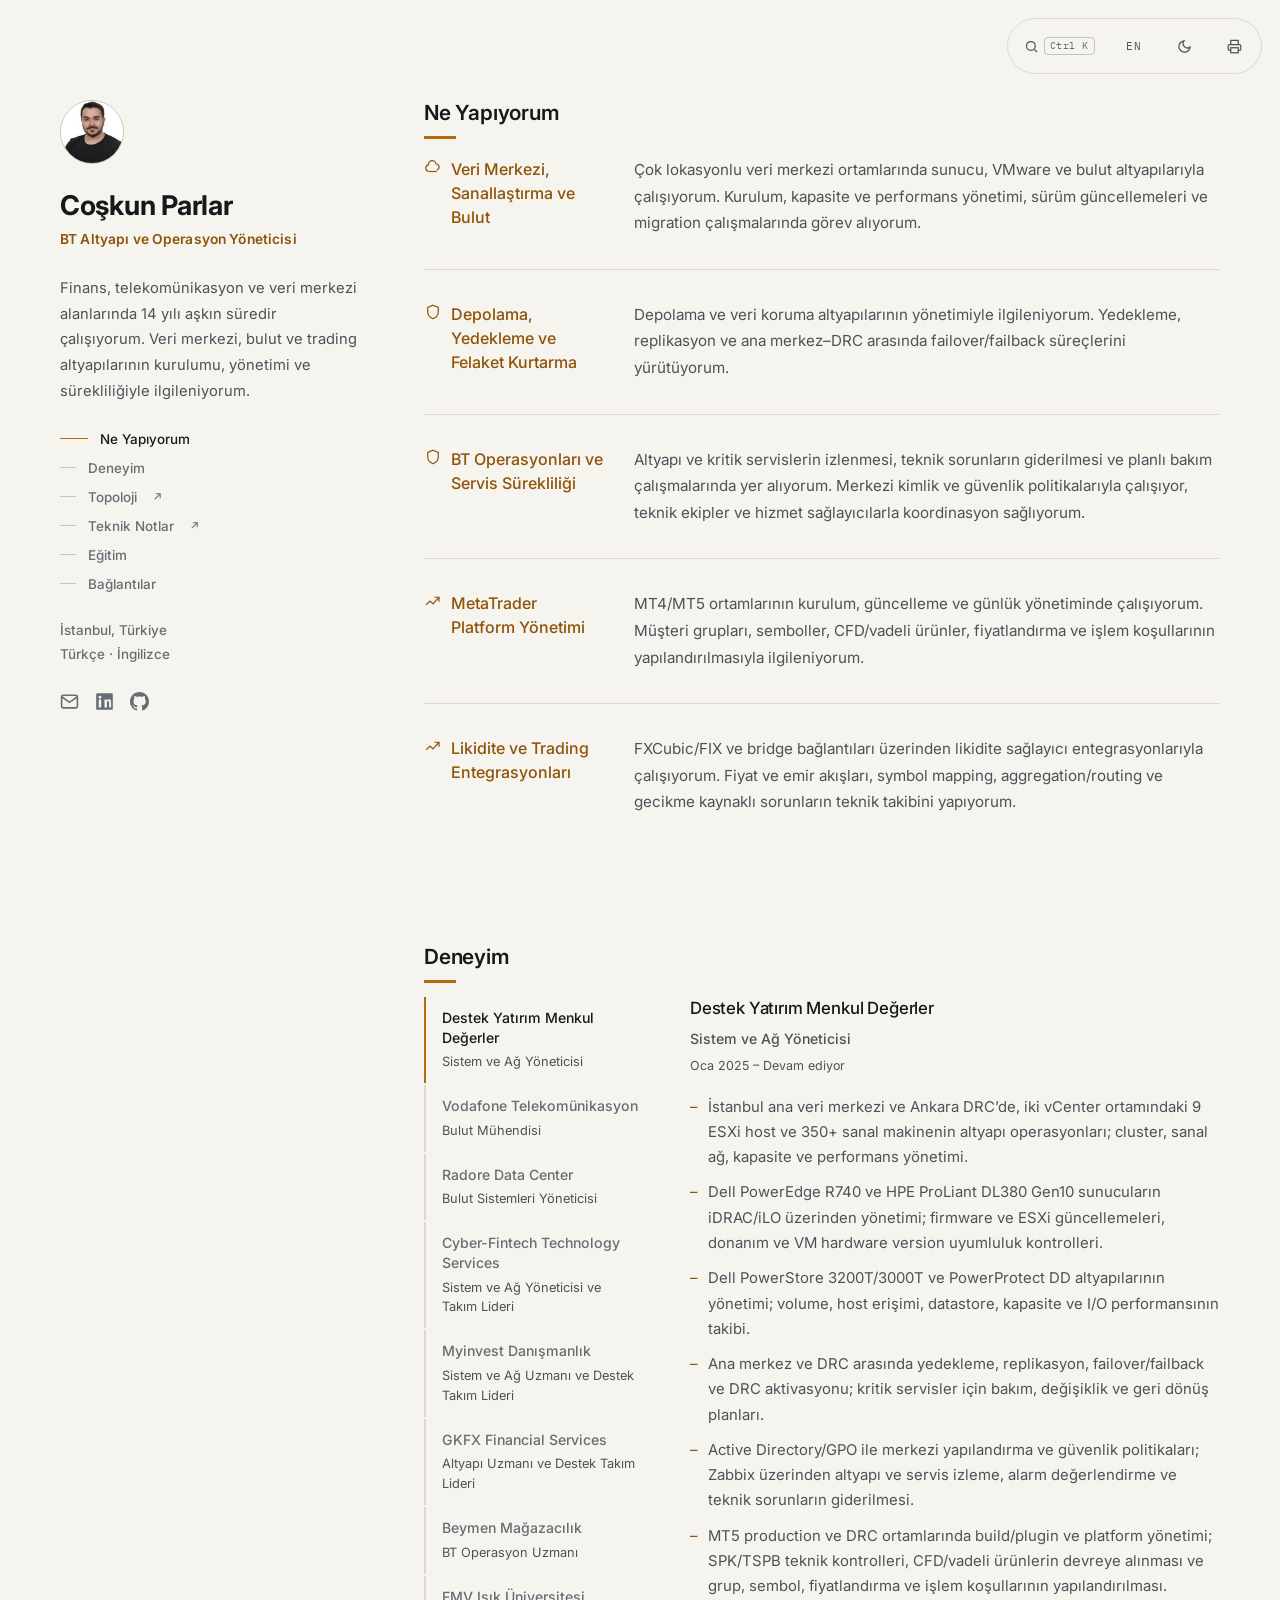
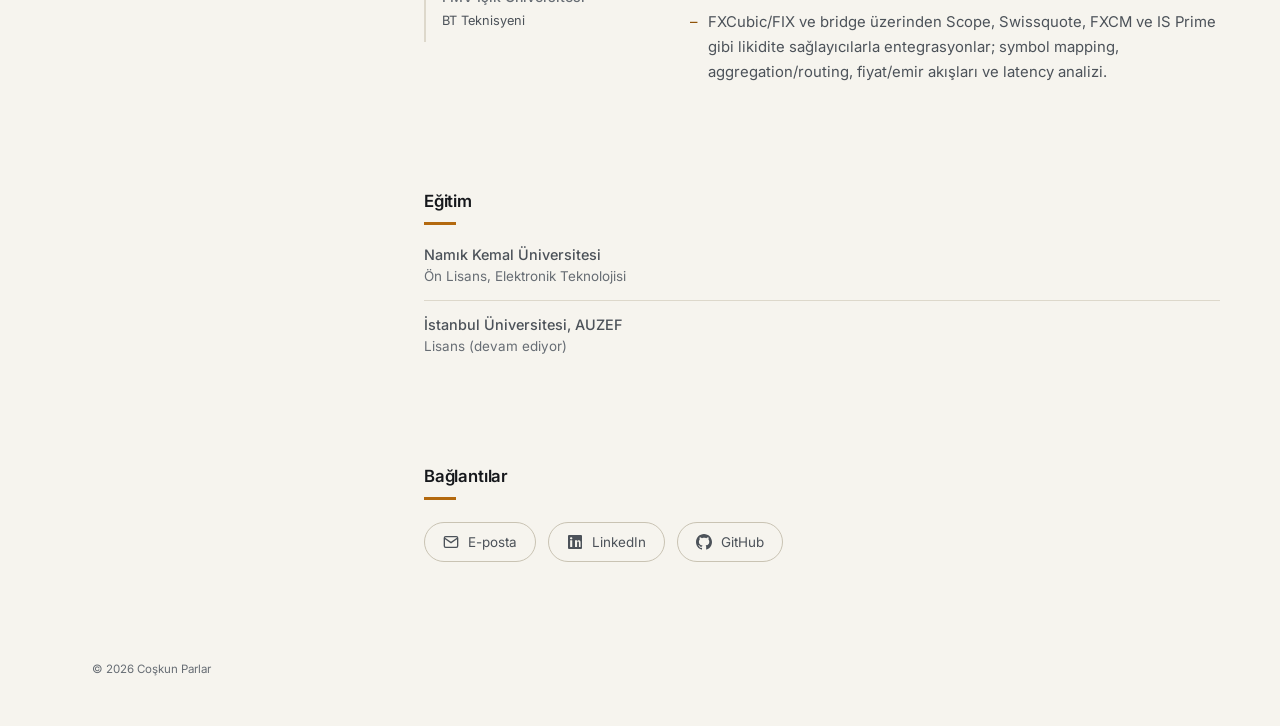
==== commit 87569f96: "Apply preview typography while retaining the current portfolio layout" ====
--- a/index.html
+++ b/index.html
@@ -311,6 +311,21 @@
     .content-section{padding-bottom:64px}
     .card-grid{grid-template-columns:1fr}
   }
+
+/* Typography adopted from the preview; existing layout is retained. */
+@media screen{
+.section-title{font-size:1.3rem}
+.domain-label{font-family:var(--font-body);font-size:1rem;font-weight:500;letter-spacing:0;text-transform:none}
+.domain-text{font-size:.95rem;line-height:1.75}
+.exp-tab{font-family:var(--font-body);letter-spacing:0}
+.exp-tab-company{font-size:.88rem;font-weight:500;line-height:1.4}
+.exp-tab-role{font-size:.8rem;line-height:1.55}
+.exp-panel-company{font-size:1.05rem;font-weight:500;line-height:1.4}
+.exp-panel-title{font-size:.88rem;line-height:1.5}
+.exp-panel-dates{font-family:var(--font-body);font-size:.78rem;letter-spacing:0}
+.exp-panel-duties li{font-size:.93rem;line-height:1.7}
+.connect-links a,.footer-line,.card-kicker{font-family:var(--font-body);letter-spacing:0}
+}
 </style>
 <noscript><style>.exp-layout,.corner-controls{display:none}.print-experience{display:block}</style></noscript></head>
 <body>
--- a/shared.css
+++ b/shared.css
@@ -4,3 +4,4 @@
 :focus-visible{outline:2px solid var(--amber);outline-offset:3px}
 .ctrl-btn{min-width:44px;min-height:44px}
 @media(prefers-reduced-motion:reduce){html{scroll-behavior:auto}*,*::before,*::after{animation-duration:.001ms!important;transition-duration:.001ms!important;scroll-behavior:auto!important}}
+@media print{body.dark-mode,body.light-mode{--ink:#fff;--panel:#fff;--panel-2:#f4f4f4;--text:#000;--text-dim:#333;--text-mute:#555;--border:#bbb;--border-2:#999;--amber:#8a5500;--amber-dim:#8a5500}}
